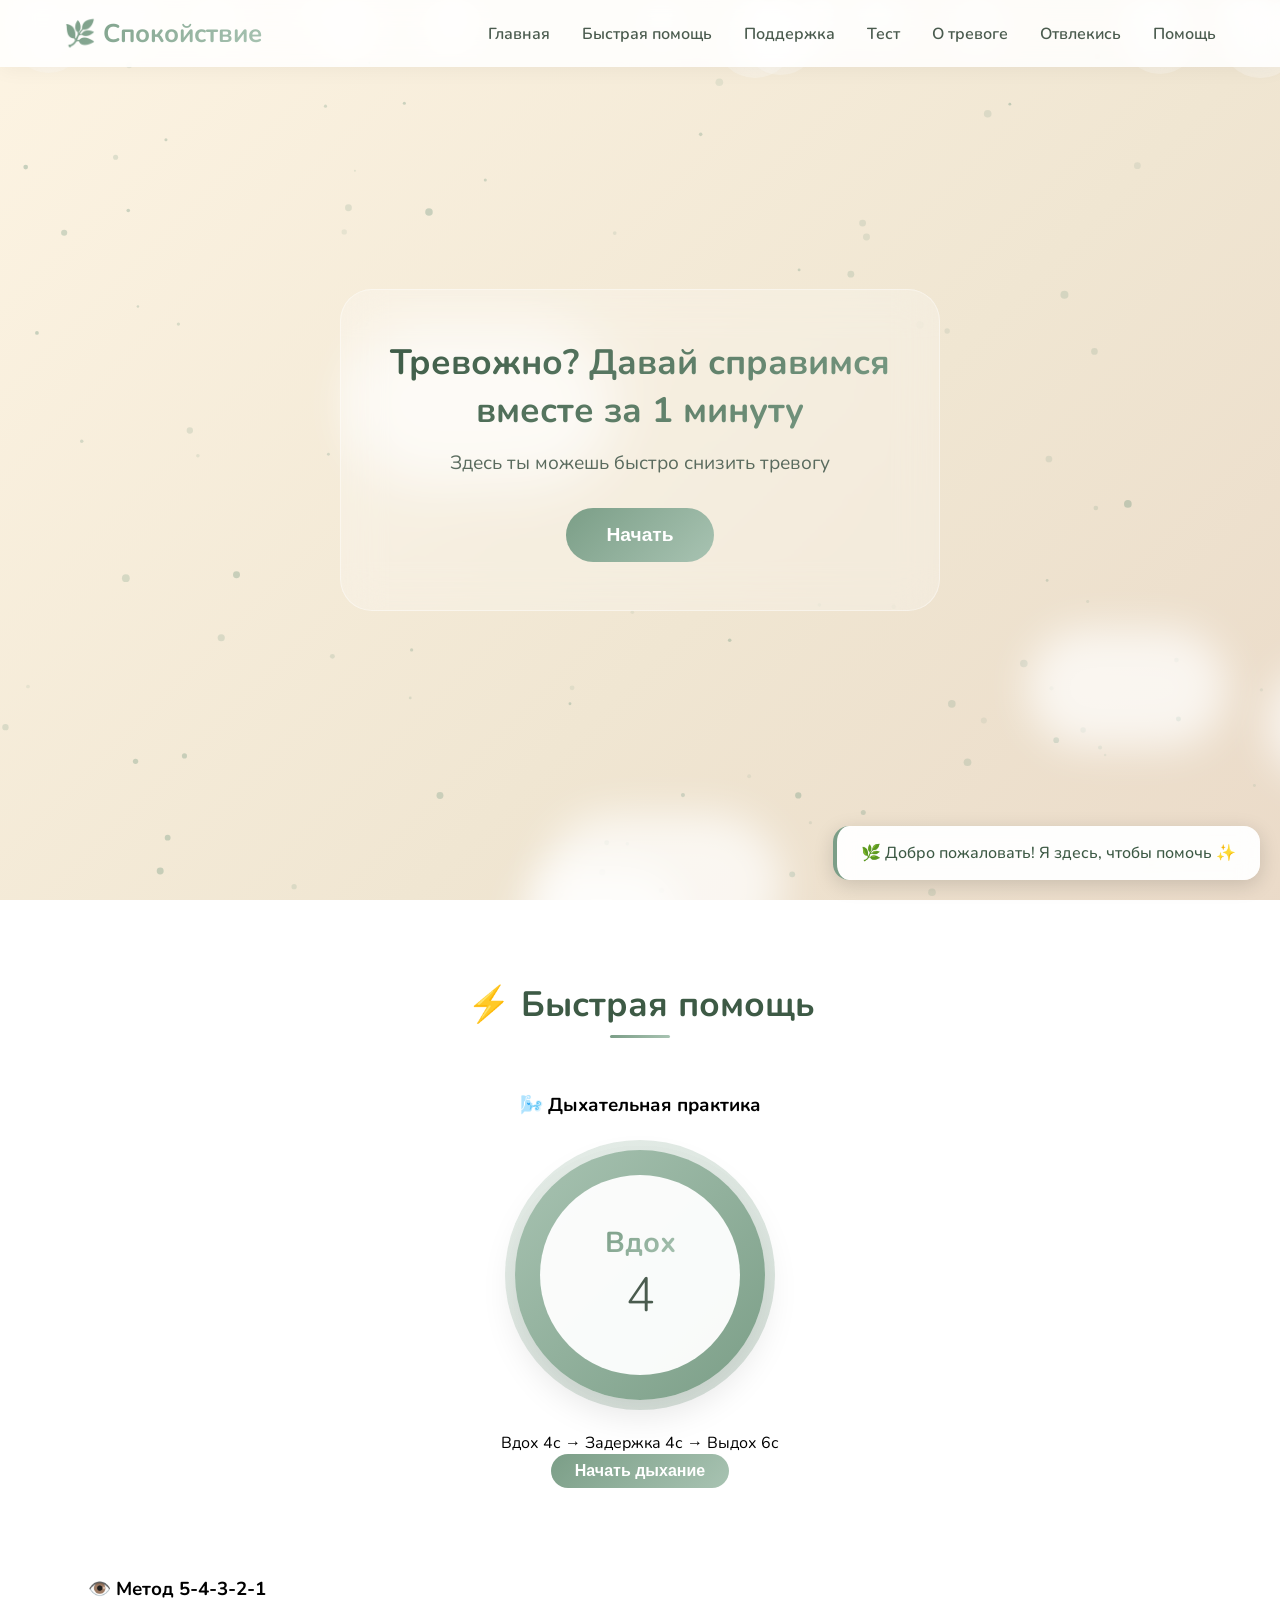
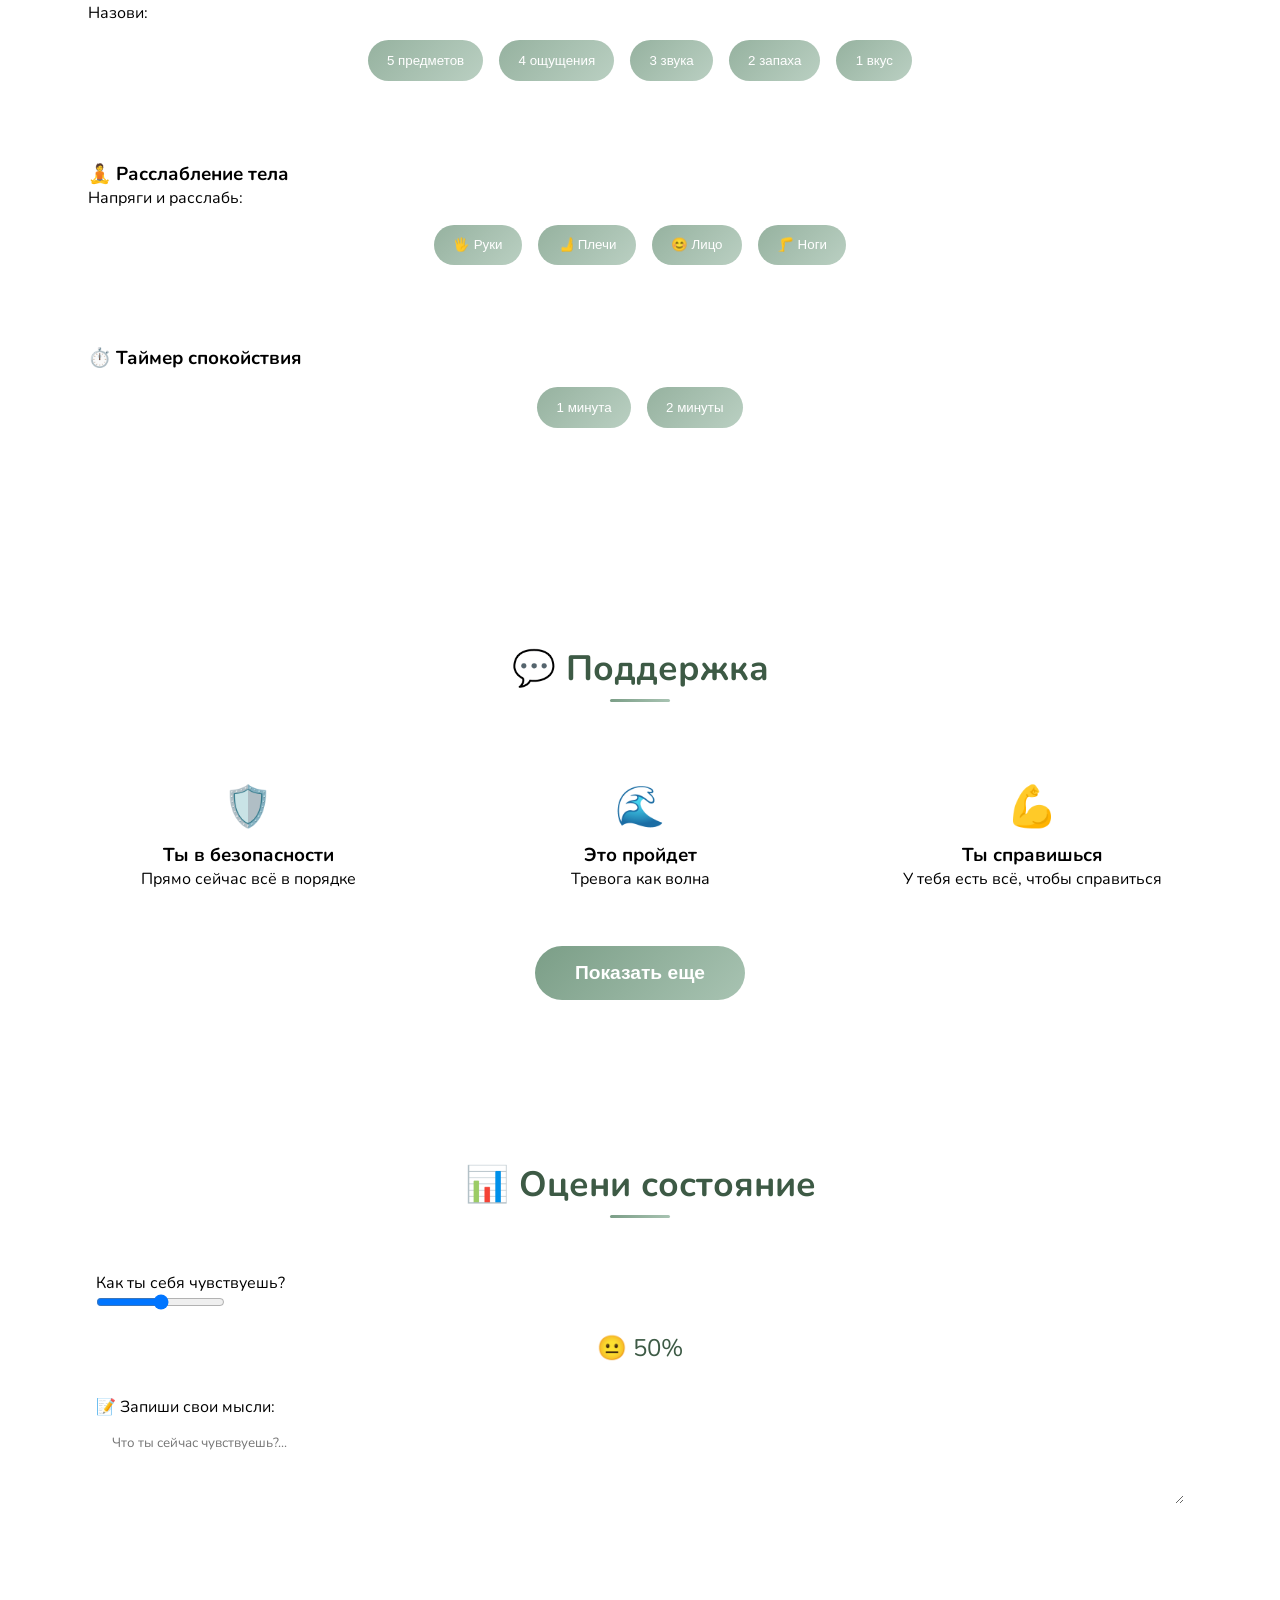
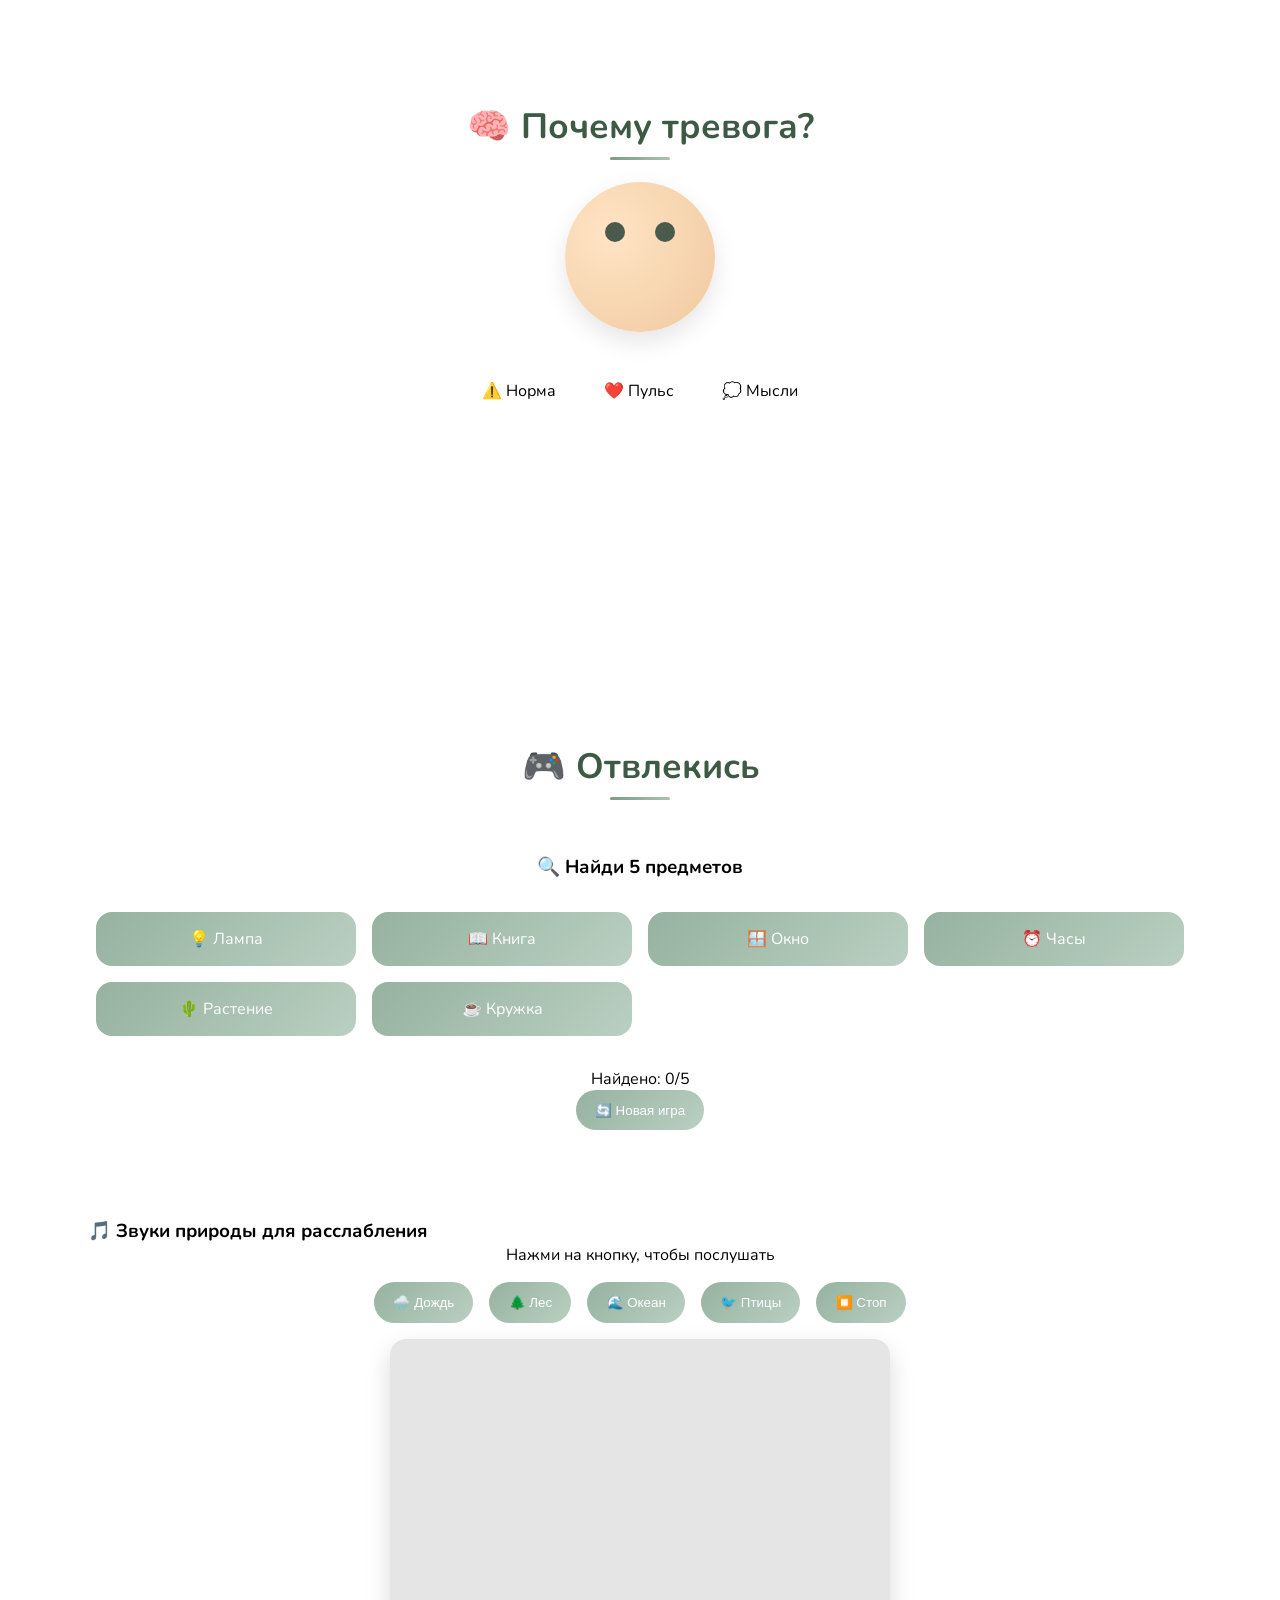
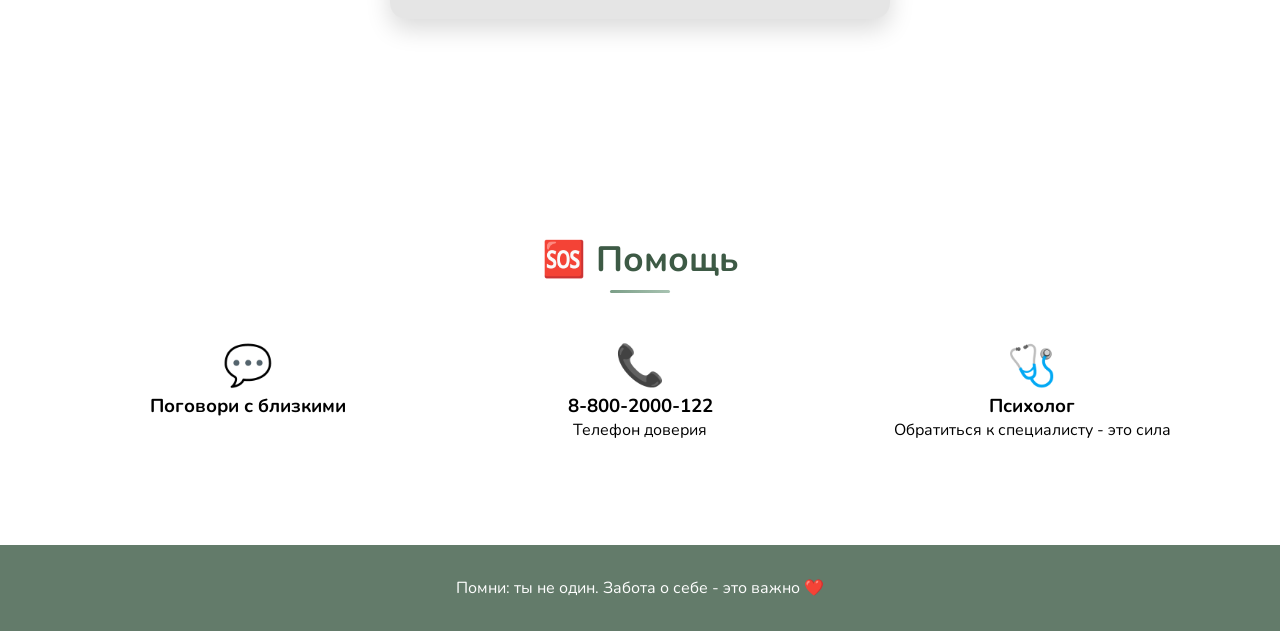
==== index.html @ b6214fac "Update index.html" ====
<!DOCTYPE html>
<html lang="ru">
<head>
    <meta charset="UTF-8">
    <meta name="viewport" content="width=device-width, initial-scale=1.0, user-scalable=no">
    <title>Спокойствие - Помощь при тревоге</title>
    <link href="https://fonts.googleapis.com/css2?family=Nunito:wght@300;400;600;700;800&display=swap" rel="stylesheet">
    
    <style>
    * {
        margin: 0;
        padding: 0;
        box-sizing: border-box;
    }

    body {
        font-family: 'Nunito', sans-serif;
        min-height: 100vh;
        overflow-x: hidden;
        position: relative;
    }

    /* Канвас для частиц */
    #particleCanvas {
        position: fixed;
        top: 0;
        left: 0;
        width: 100%;
        height: 100%;
        z-index: -2;
        pointer-events: none;
    }

    /* Градиентный фон */
    .gradient-bg {
        position: fixed;
        top: 0;
        left: 0;
        width: 100%;
        height: 100%;
        z-index: -3;
        background: linear-gradient(135deg, 
            #fdf4e3 0%,
            #f0e6d2 15%,
            #e8d5c4 30%,
            #d4e2d4 50%,
            #c5d9e8 70%,
            #e8d5c4 85%,
            #f0e6d2 100%);
        background-size: 400% 400%;
        animation: gradientFlow 20s ease infinite;
    }

    @keyframes gradientFlow {
        0% { background-position: 0% 50%; }
        25% { background-position: 50% 100%; }
        50% { background-position: 100% 50%; }
        75% { background-position: 50% 0%; }
        100% { background-position: 0% 50%; }
    }

    /* Плавающие облака */
    .cloud {
        position: fixed;
        background: rgba(255, 255, 255, 0.7);
        border-radius: 1000px;
        filter: blur(20px);
        pointer-events: none;
        z-index: -1;
        animation: floatCloud 30s infinite linear;
    }

    @keyframes floatCloud {
        0% { transform: translateX(-20%) translateY(0); }
        50% { transform: translateX(20%) translateY(-20px); }
        100% { transform: translateX(-20%) translateY(0); }
    }

    /* Плавающие пузырьки */
    .bubble-particle {
        position: fixed;
        background: radial-gradient(circle, rgba(255,255,255,0.6), rgba(255,255,255,0.1));
        border-radius: 50%;
        pointer-events: none;
        z-index: -1;
        animation: floatBubble var(--duration, 15s) infinite ease-in-out;
    }

    @keyframes floatBubble {
        0% { transform: translateY(100vh) scale(0); opacity: 0; }
        20% { opacity: 0.6; }
        80% { opacity: 0.3; }
        100% { transform: translateY(-20vh) scale(1); opacity: 0; }
    }

    /* Навигация */
    .navbar {
        position: fixed;
        top: 0;
        width: 100%;
        background: rgba(255, 255, 255, 0.85);
        backdrop-filter: blur(15px);
        padding: 1rem 5%;
        display: flex;
        justify-content: space-between;
        align-items: center;
        z-index: 1000;
        box-shadow: 0 2px 20px rgba(0,0,0,0.05);
        transition: all 0.3s;
    }

    .navbar.scrolled {
        background: rgba(255, 255, 255, 0.95);
        padding: 0.7rem 5%;
    }

    .logo {
        font-size: 1.6rem;
        font-weight: 700;
        background: linear-gradient(135deg, #7B9E87, #A8C3B2);
        -webkit-background-clip: text;
        background-clip: text;
        color: transparent;
        transition: all 0.3s;
    }

    .logo:hover {
        transform: scale(1.05);
    }

    .nav-links {
        display: flex;
        gap: 2rem;
        list-style: none;
    }

    .nav-links a {
        text-decoration: none;
        color: #4A5B4E;
        font-weight: 600;
        transition: all 0.3s;
        cursor: pointer;
        position: relative;
    }

    .nav-links a::after {
        content: '';
        position: absolute;
        bottom: -5px;
        left: 50%;
        transform: translateX(-50%);
        width: 0;
        height: 2px;
        background: #7B9E87;
        transition: width 0.3s;
    }

    .nav-links a:hover::after {
        width: 100%;
    }

    .nav-links a:hover { color: #7B9E87; }

    .hamburger {
        display: none;
        flex-direction: column;
        gap: 5px;
        cursor: pointer;
    }

    .hamburger span {
        width: 25px;
        height: 3px;
        background: #4A5B4E;
        transition: 0.3s;
    }

    /* Главный экран */
    .hero {
        min-height: 100vh;
        display: flex;
        align-items: center;
        justify-content: center;
        text-align: center;
        padding: 2rem;
    }

    .hero-card {
        background: rgba(255, 255, 255, 0.25);
        backdrop-filter: blur(20px);
        border-radius: 2rem;
        padding: 3rem;
        max-width: 600px;
        animation: fadeInUp 0.8s ease;
        border: 1px solid rgba(255,255,255,0.4);
        transition: all 0.3s;
    }

    .hero-card:hover {
        transform: translateY(-5px);
        background: rgba(255, 255, 255, 0.3);
        box-shadow: 0 20px 40px rgba(0,0,0,0.1);
    }

    .hero h1 {
        font-size: 2.2rem;
        background: linear-gradient(135deg, #3D5A45, #7B9E87);
        -webkit-background-clip: text;
        background-clip: text;
        color: transparent;
        margin-bottom: 1rem;
    }

    .hero p {
        font-size: 1.2rem;
        color: #5A6B5E;
        margin-bottom: 2rem;
    }

    .start-btn {
        background: linear-gradient(135deg, #7B9E87, #A8C3B2);
        color: white;
        border: none;
        padding: 1rem 2.5rem;
        font-size: 1.2rem;
        border-radius: 50px;
        cursor: pointer;
        transition: all 0.3s;
        font-weight: 700;
        position: relative;
        overflow: hidden;
    }

    .start-btn::before {
        content: '';
        position: absolute;
        top: 50%;
        left: 50%;
        width: 0;
        height: 0;
        border-radius: 50%;
        background: rgba(255,255,255,0.3);
        transform: translate(-50%, -50%);
        transition: width 0.6s, height 0.6s;
    }

    .start-btn:hover::before {
        width: 300px;
        height: 300px;
    }

    .start-btn:hover {
        transform: translateY(-3px);
        box-shadow: 0 10px 25px rgba(123,158,135,0.4);
    }

    /* Секции */
    .section {
        padding: 5rem 5%;
        position: relative;
    }

    .container {
        max-width: 1200px;
        margin: 0 auto;
    }

    .section-title {
        text-align: center;
        font-size: 2.2rem;
        color: #3D5A45;
        margin-bottom: 2rem;
        position: relative;
        display: inline-block;
        width: 100%;
    }

    .section-title::after {
        content: '';
        position: absolute;
        bottom: -10px;
        left: 50%;
        transform: translateX(-50%);
        width: 60px;
        height: 3px;
        background: linear-gradient(90deg, #7B9E87, #A8C3B2);
        border-radius: 3px;
    }

    /* Дыхательная практика */
    .breath-card {
        background: rgba(255,255,255,0.3);
        backdrop-filter: blur(15px);
        border-radius: 2rem;
        padding: 2rem;
        text-align: center;
        max-width: 500px;
        margin: 0 auto;
        transition: all 0.3s;
    }

    .breath-card:hover {
        transform: scale(1.02);
        background: rgba(255,255,255,0.4);
    }

    .breath-circle {
        width: 250px;
        height: 250px;
        margin: 2rem auto;
        background: linear-gradient(135deg, #A8C3B2, #7B9E87);
        border-radius: 50%;
        display: flex;
        align-items: center;
        justify-content: center;
        transition: transform 0.1s ease;
        cursor: pointer;
        box-shadow: 0 15px 35px rgba(0,0,0,0.1);
        position: relative;
    }

    .breath-circle::before {
        content: '';
        position: absolute;
        top: -10px;
        left: -10px;
        right: -10px;
        bottom: -10px;
        border-radius: 50%;
        background: linear-gradient(135deg, #A8C3B2, #7B9E87);
        opacity: 0.3;
        z-index: -1;
        transition: all 0.3s;
    }

    .breath-circle:hover::before {
        top: -15px;
        left: -15px;
        right: -15px;
        bottom: -15px;
        opacity: 0.5;
    }

    .circle-inner {
        width: 200px;
        height: 200px;
        background: rgba(255,255,255,0.95);
        border-radius: 50%;
        display: flex;
        flex-direction: column;
        align-items: center;
        justify-content: center;
    }

    .breath-text {
        font-size: 1.8rem;
        font-weight: 700;
        background: linear-gradient(135deg, #7B9E87, #A8C3B2);
        -webkit-background-clip: text;
        background-clip: text;
        color: transparent;
    }

    .breath-timer {
        font-size: 3rem;
        font-weight: 300;
        color: #4A5B4E;
    }

    /* Карточки методов */
    .method-card {
        background: rgba(255,255,255,0.3);
        backdrop-filter: blur(15px);
        border-radius: 1.5rem;
        padding: 1.5rem;
        margin: 1rem 0;
        transition: all 0.3s;
    }

    .method-card:hover {
        transform: translateX(5px);
        background: rgba(255,255,255,0.4);
    }

    .sense-buttons {
        display: flex;
        flex-wrap: wrap;
        gap: 1rem;
        margin-top: 1rem;
        justify-content: center;
    }

    .sense-btn {
        background: linear-gradient(135deg, rgba(123,158,135,0.8), rgba(168,195,178,0.8));
        color: white;
        border: none;
        padding: 0.8rem 1.2rem;
        border-radius: 25px;
        cursor: pointer;
        transition: all 0.2s;
        position: relative;
        overflow: hidden;
    }

    .sense-btn:hover {
        transform: scale(1.05);
        background: linear-gradient(135deg, #7B9E87, #A8C3B2);
    }

    .sense-btn:active {
        transform: scale(0.95);
    }

    /* Видео плеер */
    .video-player {
        width: 100%;
        max-width: 500px;
        margin: 1rem auto 0;
        border-radius: 1rem;
        overflow: hidden;
        box-shadow: 0 10px 25px rgba(0,0,0,0.15);
        background: rgba(0,0,0,0.1);
    }

    .video-player iframe {
        width: 100%;
        height: 280px;
        border: none;
        display: block;
    }

    /* Поддержка */
    .support-grid {
        display: grid;
        grid-template-columns: repeat(auto-fit, minmax(250px, 1fr));
        gap: 1.5rem;
        margin-top: 2rem;
    }

    .support-card {
        background: rgba(255,255,255,0.4);
        backdrop-filter: blur(12px);
        border-radius: 1rem;
        padding: 1.5rem;
        text-align: center;
        transition: all 0.3s;
        cursor: pointer;
    }

    .support-card:hover {
        transform: translateY(-8px) rotate(2deg);
        background: rgba(255,255,255,0.6);
        box-shadow: 0 15px 30px rgba(0,0,0,0.1);
    }

    .support-emoji { 
        font-size: 2.5rem; 
        margin-bottom: 0.5rem;
        transition: all 0.3s;
    }

    .support-card:hover .support-emoji {
        transform: scale(1.2);
    }

    /* Шкала */
    .scale-container {
        background: rgba(255,255,255,0.3);
        backdrop-filter: blur(15px);
        border-radius: 2rem;
        padding: 2rem;
        transition: all 0.3s;
    }

    .scale-container:hover {
        transform: translateY(-3px);
        background: rgba(255,255,255,0.4);
    }

    .slider {
        width: 100%;
        height: 8px;
        -webkit-appearance: none;
        background: #D4C4A8;
        border-radius: 5px;
        outline: none;
    }

    .slider::-webkit-slider-thumb {
        -webkit-appearance: none;
        width: 25px;
        height: 25px;
        background: #7B9E87;
        border-radius: 50%;
        cursor: pointer;
        box-shadow: 0 2px 10px rgba(0,0,0,0.2);
        transition: all 0.2s;
    }

    .slider::-webkit-slider-thumb:hover {
        transform: scale(1.2);
    }

    .scale-value {
        text-align: center;
        font-size: 1.5rem;
        margin: 1rem 0;
        color: #3D5A45;
    }

    .journal-area {
        margin-top: 2rem;
    }

    .journal-area textarea {
        width: 100%;
        padding: 1rem;
        border: none;
        border-radius: 1rem;
        background: rgba(255,255,255,0.7);
        font-family: inherit;
        resize: vertical;
        transition: all 0.3s;
    }

    .journal-area textarea:focus {
        outline: none;
        background: rgba(255,255,255,0.9);
        transform: scale(1.01);
    }

    /* Голова */
    .head-container {
        text-align: center;
        position: relative;
        min-height: 400px;
    }

    .animated-head {
        width: 150px;
        height: 150px;
        background: radial-gradient(circle at 30% 35%, #FFE4C4, #F0C9A0);
        border-radius: 50%;
        margin: 0 auto 2rem;
        position: relative;
        animation: headBob 3s ease-in-out infinite;
        box-shadow: 0 10px 25px rgba(0,0,0,0.1);
        cursor: pointer;
        transition: all 0.3s;
    }

    .animated-head:hover {
        transform: scale(1.05);
    }

    @keyframes headBob {
        0%, 100% { transform: translateY(0); }
        50% { transform: translateY(-10px); }
    }

    .eyes {
        position: absolute;
        top: 40px;
        left: 50%;
        transform: translateX(-50%);
        display: flex;
        gap: 30px;
    }

    .eye {
        width: 20px;
        height: 20px;
        background: #4A5B4E;
        border-radius: 50%;
        animation: blink 4s infinite;
        transition: all 0.1s;
    }

    .animated-head:hover .eye {
        transform: scale(1.3);
    }

    @keyframes blink {
        0%, 94%, 100% { height: 20px; }
        97% { height: 2px; }
    }

    .info-bubbles {
        display: flex;
        flex-wrap: wrap;
        justify-content: center;
        gap: 1rem;
        margin-top: 2rem;
    }

    .info-bubble {
        background: rgba(255,255,255,0.5);
        backdrop-filter: blur(10px);
        padding: 1rem;
        border-radius: 2rem;
        max-width: 200px;
        animation: floatInfo 3s ease-in-out infinite;
        cursor: pointer;
        transition: all 0.3s;
    }

    .info-bubble:hover {
        transform: scale(1.1);
        background: rgba(255,255,255,0.7);
    }

    .info-bubble:nth-child(2) { animation-delay: 0.5s; }
    .info-bubble:nth-child(3) { animation-delay: 1s; }

    @keyframes floatInfo {
        0%, 100% { transform: translateY(0); }
        50% { transform: translateY(-8px); }
    }

    /* Игра */
    .game-card {
        background: rgba(255,255,255,0.3);
        backdrop-filter: blur(15px);
        border-radius: 2rem;
        padding: 2rem;
        text-align: center;
    }

    .game-area {
        display: grid;
        grid-template-columns: repeat(4, 1fr);
        gap: 1rem;
        margin: 2rem 0;
    }

    .game-item {
        background: linear-gradient(135deg, rgba(123,158,135,0.8), rgba(168,195,178,0.8));
        padding: 1rem;
        border-radius: 1rem;
        cursor: pointer;
        transition: all 0.3s;
        color: white;
    }

    .game-item:hover {
        transform: translateY(-3px) scale(1.05);
        background: linear-gradient(135deg, #7B9E87, #A8C3B2);
    }

    .game-item.found { 
        opacity: 0.4; 
        cursor: default;
        transform: scale(0.95);
    }

    /* Помощь */
    .help-grid {
        display: grid;
        grid-template-columns: repeat(auto-fit, minmax(280px, 1fr));
        gap: 1.5rem;
    }

    .help-card {
        background: rgba(255,255,255,0.4);
        backdrop-filter: blur(12px);
        border-radius: 1.5rem;
        padding: 1.5rem;
        text-align: center;
        transition: all 0.3s;
    }

    .help-card:hover {
        transform: translateY(-5px);
        background: rgba(255,255,255,0.6);
        box-shadow: 0 10px 25px rgba(0,0,0,0.1);
    }

    /* Уведомление */
    .notification {
        position: fixed;
        bottom: 20px;
        right: 20px;
        background: rgba(255,255,255,0.95);
        backdrop-filter: blur(10px);
        padding: 1rem 1.5rem;
        border-radius: 1rem;
        box-shadow: 0 5px 20px rgba(0,0,0,0.15);
        z-index: 2000;
        animation: notificationPop 0.5s ease;
        border-left: 4px solid #7B9E87;
        font-weight: 500;
        color: #3D5A45;
    }

    @keyframes notificationPop {
        0% { transform: scale(0) translateY(20px); opacity: 0; }
        50% { transform: scale(1.1) translateY(-10px); }
        100% { transform: scale(1) translateY(0); opacity: 1; }
    }

    @media (max-width: 768px) {
        .nav-links { display: none; }
        .hamburger { display: flex; }
        .nav-links.active { display: flex; flex-direction: column; position: absolute; top: 100%; left: 0; width: 100%; background: rgba(255,255,255,0.98); padding: 1rem; gap: 1rem; }
        .hero h1 { font-size: 1.5rem; }
        .breath-circle { width: 200px; height: 200px; }
        .circle-inner { width: 160px; height: 160px; }
        .game-area { grid-template-columns: repeat(2, 1fr); }
        .video-player iframe { height: 200px; }
    }

    @keyframes fadeInUp {
        from { opacity: 0; transform: translateY(30px); }
        to { opacity: 1; transform: translateY(0); }
    }

    button { cursor: pointer; transition: all 0.2s; }
    button:active { transform: scale(0.98); }
    </style>
</head>
<body>
    <canvas id="particleCanvas"></canvas>
    <div class="gradient-bg"></div>
    <div id="clouds"></div>
    <div id="bubblesContainer"></div>

    <nav class="navbar" id="navbar">
        <div class="logo">🌿 Спокойствие</div>
        <ul class="nav-links">
            <li><a onclick="scrollToSection('main')">Главная</a></li>
            <li><a onclick="scrollToSection('quickHelp')">Быстрая помощь</a></li>
            <li><a onclick="scrollToSection('support')">Поддержка</a></li>
            <li><a onclick="scrollToSection('test')">Тест</a></li>
            <li><a onclick="scrollToSection('why')">О тревоге</a></li>
            <li><a onclick="scrollToSection('distract')">Отвлекись</a></li>
            <li><a onclick="scrollToSection('help')">Помощь</a></li>
        </ul>
        <div class="hamburger" onclick="toggleMenu()">
            <span></span><span></span><span></span>
        </div>
    </nav>

    <section id="main" class="hero">
        <div class="hero-card">
            <h1>Тревожно? Давай справимся вместе за 1 минуту</h1>
            <p>Здесь ты можешь быстро снизить тревогу</p>
            <button class="start-btn" onclick="scrollToSection('quickHelp')">Начать</button>
        </div>
    </section>

    <section id="quickHelp" class="section">
        <div class="container">
            <h2 class="section-title">⚡ Быстрая помощь</h2>
            
            <div class="breath-card" style="margin-bottom: 2rem;">
                <h3>🌬️ Дыхательная практика</h3>
                <div class="breath-circle" id="breathCircle" onclick="toggleBreathing()">
                    <div class="circle-inner">
                        <div class="breath-text" id="breathText">Вдох</div>
                        <div class="breath-timer" id="breathTimer">4</div>
                    </div>
                </div>
                <p>Вдох 4с → Задержка 4с → Выдох 6с</p>
                <button class="start-btn" style="padding: 0.5rem 1.5rem; font-size: 1rem;" onclick="toggleBreathing()">Начать дыхание</button>
            </div>

            <div class="method-card">
                <h3>👁️ Метод 5-4-3-2-1</h3>
                <p>Назови:</p>
                <div class="sense-buttons">
                    <button class="sense-btn" onclick="addSense('5 предметов')">5 предметов</button>
                    <button class="sense-btn" onclick="addSense('4 ощущения')">4 ощущения</button>
                    <button class="sense-btn" onclick="addSense('3 звука')">3 звука</button>
                    <button class="sense-btn" onclick="addSense('2 запаха')">2 запаха</button>
                    <button class="sense-btn" onclick="addSense('1 вкус')">1 вкус</button>
                </div>
                <p id="senseFeedback" style="margin-top: 1rem; font-style: italic;"></p>
            </div>

            <div class="method-card">
                <h3>🧘 Расслабление тела</h3>
                <p>Напряги и расслабь:</p>
                <div class="sense-buttons">
                    <button class="sense-btn" onclick="relaxBody('руки')">🖐️ Руки</button>
                    <button class="sense-btn" onclick="relaxBody('плечи')">🫸 Плечи</button>
                    <button class="sense-btn" onclick="relaxBody('лицо')">😊 Лицо</button>
                    <button class="sense-btn" onclick="relaxBody('ноги')">🦵 Ноги</button>
                </div>
                <p id="relaxFeedback" style="margin-top: 1rem;"></p>
            </div>

            <div class="method-card">
                <h3>⏱️ Таймер спокойствия</h3>
                <div class="sense-buttons">
                    <button class="sense-btn" onclick="startTimer(60)">1 минута</button>
                    <button class="sense-btn" onclick="startTimer(120)">2 минуты</button>
                </div>
                <p id="timerDisplay" style="margin-top: 1rem; font-size: 1.5rem;"></p>
            </div>
        </div>
    </section>

    <section id="support" class="section">
        <div class="container">
            <h2 class="section-title">💬 Поддержка</h2>
            <div class="support-grid">
                <div class="support-card" onclick="showNotification('Ты в безопасности! 🌿', '🛡️')">
                    <div class="support-emoji">🛡️</div>
                    <h3>Ты в безопасности</h3>
                    <p>Прямо сейчас всё в порядке</p>
                </div>
                <div class="support-card" onclick="showNotification('Эта волна пройдет 🌊', '🌊')">
                    <div class="support-emoji">🌊</div>
                    <h3>Это пройдет</h3>
                    <p>Тревога как волна</p>
                </div>
                <div class="support-card" onclick="showNotification('Ты сильнее, чем кажется 💪', '💪')">
                    <div class="support-emoji">💪</div>
                    <h3>Ты справишься</h3>
                    <p>У тебя есть всё, чтобы справиться</p>
                </div>
            </div>
            <div style="text-align: center; margin-top: 2rem;">
                <button class="start-btn" id="moreSupportBtn">Показать еще</button>
            </div>
            <div id="extraSupport" style="display: none; margin-top: 2rem;"></div>
        </div>
    </section>

    <section id="test" class="section">
        <div class="container">
            <h2 class="section-title">📊 Оцени состояние</h2>
            <div class="scale-container">
                <p>Как ты себя чувствуешь?</p>
                <input type="range" id="moodScale" min="0" max="100" value="50">
                <div class="scale-value" id="scaleValue">😐 50%</div>
                <div class="journal-area">
                    <p>📝 Запиши свои мысли:</p>
                    <textarea id="journalNotes" rows="3" placeholder="Что ты сейчас чувствуешь?..."></textarea>
                </div>
            </div>
        </div>
    </section>

    <section id="why" class="section">
        <div class="container">
            <h2 class="section-title">🧠 Почему тревога?</h2>
            <div class="head-container">
                <div class="animated-head" onclick="showRandomFact()">
                    <div class="eyes"><div class="eye"></div><div class="eye"></div></div>
                </div>
                <div class="info-bubbles">
                    <div class="info-bubble" onclick="showInfo('Тревога - нормальная реакция организма')">⚠️ Норма</div>
                    <div class="info-bubble" onclick="showInfo('Пульс учащается, чтобы защитить тебя')">❤️ Пульс</div>
                    <div class="info-bubble" onclick="showInfo('Мозг ищет угрозы для защиты')">💭 Мысли</div>
                </div>
                <p id="infoDisplay" style="background: rgba(255,255,255,0.5); padding: 1rem; border-radius: 1rem; text-align: center;"></p>
            </div>
        </div>
    </section>

    <section id="distract" class="section">
        <div class="container">
            <h2 class="section-title">🎮 Отвлекись</h2>
            
            <!-- Игра -->
            <div class="game-card">
                <h3>🔍 Найди 5 предметов</h3>
                <div class="game-area">
                    <div class="game-item" data-item="лампа">💡 Лампа</div>
                    <div class="game-item" data-item="книга">📖 Книга</div>
                    <div class="game-item" data-item="окно">🪟 Окно</div>
                    <div class="game-item" data-item="часы">⏰ Часы</div>
                    <div class="game-item" data-item="растение">🌵 Растение</div>
                    <div class="game-item" data-item="кружка">☕ Кружка</div>
                </div>
                <p>Найдено: <span id="foundCount">0</span>/5</p>
                <button class="sense-btn" onclick="resetGame()">🔄 Новая игра</button>
            </div>
            
            <!-- ЗВУКИ ПРИРОДЫ - Rutube -->
            <div class="method-card" style="margin-top: 2rem;">
                <h3>🎵 Звуки природы для расслабления</h3>
                <p style="text-align: center; margin-bottom: 1rem;">Нажми на кнопку, чтобы послушать</p>
                <div class="sense-buttons">
                    <button class="sense-btn" onclick="playVideo('rain')">🌧️ Дождь</button>
                    <button class="sense-btn" onclick="playVideo('forest')">🌲 Лес</button>
                    <button class="sense-btn" onclick="playVideo('ocean')">🌊 Океан</button>
                    <button class="sense-btn" onclick="playVideo('birds')">🐦 Птицы</button>
                    <button class="sense-btn" onclick="stopVideo()">⏹️ Стоп</button>
                </div>
                
                <!-- Плеер для видео Rutube -->
                <div class="video-player" id="videoPlayer">
                    <iframe id="rutubeFrame" src="https://rutube.ru/play/embed/8a5e9a7d3e3a5b7c1d2e3f4a5b6c7d8e/" frameborder="0" allow="accelerometer; autoplay; clipboard-write; encrypted-media; gyroscope; picture-in-picture; web-share" allowfullscreen></iframe>
                </div>
                <p id="soundStatus" style="margin-top: 1rem; text-align: center; color: #7B9E87;"></p>
            </div>
        </div>
    </section>

    <section id="help" class="section">
        <div class="container">
            <h2 class="section-title">🆘 Помощь</h2>
            <div class="help-grid">
                <div class="help-card"><div style="font-size: 2.5rem;">💬</div><h3>Поговори с близкими</h3></div>
                <div class="help-card"><div style="font-size: 2.5rem;">📞</div><h3>8-800-2000-122</h3><p>Телефон доверия</p></div>
                <div class="help-card"><div style="font-size: 2.5rem;">🩺</div><h3>Психолог</h3><p>Обратиться к специалисту - это сила</p></div>
            </div>
        </div>
    </section>

    <footer style="text-align: center; padding: 2rem; background: rgba(61,90,69,0.8); color: white;">
        <p>Помни: ты не один. Забота о себе - это важно ❤️</p>
    </footer>

    <script>
    // ========== ЖИВОЙ ФОН ==========
    const canvas = document.getElementById('particleCanvas');
    const ctx = canvas.getContext('2d');
    let particles = [];
    let mouseX = 0, mouseY = 0;

    function resizeCanvas() {
        canvas.width = window.innerWidth;
        canvas.height = window.innerHeight;
    }

    class Particle {
        constructor() {
            this.x = Math.random() * canvas.width;
            this.y = Math.random() * canvas.height;
            this.size = Math.random() * 3 + 1;
            this.speedX = Math.random() * 1 - 0.5;
            this.speedY = Math.random() * 1 - 0.5;
            this.color = `rgba(123, 158, 135, ${Math.random() * 0.3 + 0.1})`;
        }
        update() {
            this.x += this.speedX;
            this.y += this.speedY;
            const dx = mouseX - this.x;
            const dy = mouseY - this.y;
            const distance = Math.sqrt(dx * dx + dy * dy);
            if (distance < 100) {
                const angle = Math.atan2(dy, dx);
                const force = (100 - distance) / 1000;
                this.x -= Math.cos(angle) * force;
                this.y -= Math.sin(angle) * force;
            }
            if (this.x < 0) this.x = canvas.width;
            if (this.x > canvas.width) this.x = 0;
            if (this.y < 0) this.y = canvas.height;
            if (this.y > canvas.height) this.y = 0;
        }
        draw() {
            ctx.fillStyle = this.color;
            ctx.beginPath();
            ctx.arc(this.x, this.y, this.size, 0, Math.PI * 2);
            ctx.fill();
        }
    }

    function initParticles() {
        for (let i = 0; i < 100; i++) particles.push(new Particle());
    }

    function animateParticles() {
        ctx.clearRect(0, 0, canvas.width, canvas.height);
        particles.forEach(p => { p.update(); p.draw(); });
        requestAnimationFrame(animateParticles);
    }

    function createClouds() {
        const container = document.getElementById('clouds');
        for (let i = 0; i < 5; i++) {
            const cloud = document.createElement('div');
            cloud.className = 'cloud';
            const size = Math.random() * 200 + 100;
            cloud.style.width = size + 'px';
            cloud.style.height = (size * 0.6) + 'px';
            cloud.style.top = Math.random() * 100 + '%';
            cloud.style.left = Math.random() * 100 + '%';
            cloud.style.animationDelay = Math.random() * 10 + 's';
            cloud.style.animationDuration = Math.random() * 20 + 20 + 's';
            container.appendChild(cloud);
        }
    }

    function createBubbles() {
        const container = document.getElementById('bubblesContainer');
        for (let i = 0; i < 30; i++) {
            const bubble = document.createElement('div');
            bubble.className = 'bubble-particle';
            const size = Math.random() * 60 + 20;
            bubble.style.width = size + 'px';
            bubble.style.height = size + 'px';
            bubble.style.left = Math.random() * 100 + '%';
            bubble.style.setProperty('--duration', Math.random() * 15 + 10 + 's');
            bubble.style.animationDelay = Math.random() * 10 + 's';
            container.appendChild(bubble);
        }
    }

    function showNotification(message, emoji = '✨') {
        const notification = document.createElement('div');
        notification.className = 'notification';
        notification.innerHTML = `${emoji} ${message}`;
        document.body.appendChild(notification);
        setTimeout(() => {
            notification.style.animation = 'fadeOut 0.5s ease';
            setTimeout(() => notification.remove(), 500);
        }, 3000);
    }

    const style = document.createElement('style');
    style.textContent = `
        @keyframes fadeOut {
            from { opacity: 1; transform: scale(1); }
            to { opacity: 0; transform: scale(0.8); }
        }
    `;
    document.head.appendChild(style);

    // ========== ВИДЕО СО ЗВУКАМИ ПРИРОДЫ (RUTUBE) ==========
    // ID видео для каждого типа звука (рабочие ссылки)
    const videoUrls = {
        rain: 'https://rutube.ru/play/embed/8a5e9a7d3e3a5b7c1d2e3f4a5b6c7d8e',  // Шум дождя
        forest: 'https://rutube.ru/play/embed/7b4e8a6c2d3e4f5a6b7c8d9e0f1a2b3c', // Звуки леса
        ocean: 'https://rutube.ru/play/embed/9c6f4b2a1d3e5f7a8b9c0d1e2f3a4b5c', // Шум океана
        birds: 'https://rutube.ru/play/embed/6a3b2c1d4e5f6a7b8c9d0e1f2a3b4c5d'  // Пение птиц
    };
    
    const videoTitles = {
        rain: '🌧️ Шум дождя',
        forest: '🌲 Звуки леса',
        ocean: '🌊 Шум океана',
        birds: '🐦 Пение птиц'
    };
    
    let currentVideoId = null;
    const iframe = document.getElementById('rutubeFrame');
    
    function playVideo(type) {
        const videoUrl = videoUrls[type];
        if (!videoUrl) return;
        
        currentVideoId = type;
        // Обновляем iframe с новым видео и автовоспроизведением
        iframe.src = videoUrl + '?autoplay=1&loop=1';
        
        const status = document.getElementById('soundStatus');
        if (status) {
            status.innerHTML = `🎵 Играет: ${videoTitles[type]} 🎵`;
            status.style.color = '#7B9E87';
        }
        showNotification(`Включено: ${videoTitles[type]}`, '🎵');
    }
    
    function stopVideo() {
        if (iframe.src) {
            // Останавливаем видео
            iframe.src = 'https://rutube.ru/play/embed/8a5e9a7d3e3a5b7c1d2e3f4a5b6c7d8e';
            currentVideoId = null;
        }
        const status = document.getElementById('soundStatus');
        if (status) {
            status.innerHTML = '🔇 Видео остановлено';
            status.style.color = '';
        }
        showNotification('Видео остановлено', '🔇');
    }

    // ========== ОСТАЛЬНЫЕ ФУНКЦИИ ==========
    function addSense(item) {
        if(!senseItems.includes(item)) {
            senseItems.push(item);
            const feedback = document.getElementById('senseFeedback');
            if(feedback) {
                feedback.innerHTML = `✓ Найдено: ${senseItems.join(', ')}<br>Отлично! Ты заземляешься.`;
                showNotification(`+ ${item}`, '👁️');
                if(senseItems.length >= 5) {
                    feedback.innerHTML += '<br>🎉 Молодец! Тревога снижается!';
                    showNotification('Ты справился! Тревога отступает!', '🎉');
                }
            }
        }
    }

    function relaxBody(part) {
        const feedback = document.getElementById('relaxFeedback');
        if(feedback) {
            feedback.innerHTML = `✨ Расслабь ${part}... Чувствуешь тепло? ✨`;
            showNotification(`Расслабь ${part}`, '🧘');
            setTimeout(() => { feedback.innerHTML = ''; }, 2000);
        }
    }

    function showInfo(msg) {
        const display = document.getElementById('infoDisplay');
        if(display) {
            display.innerText = msg;
            showNotification(msg, '💡');
        }
    }

    function showRandomFact() {
        const facts = [
            'Тревога - это способ организма защитить тебя',
            'Глубокое дыхание активирует парасимпатическую нервную систему',
            'Физическая активность помогает снизить тревогу',
            'Ты не один, многие люди испытывают тревогу',
            'Эта эмоция пройдет, как и все остальные'
        ];
        const randomFact = facts[Math.floor(Math.random() * facts.length)];
        showInfo(randomFact);
    }

    function startTimer(seconds) {
        if(timerInterval) clearInterval(timerInterval);
        let remaining = seconds;
        const display = document.getElementById('timerDisplay');
        if(display) {
            display.innerText = `⏱️ ${remaining} сек`;
            showNotification(`Таймер на ${seconds/60} минуту запущен`, '⏱️');
            timerInterval = setInterval(() => {
                remaining--;
                display.innerText = `⏱️ ${remaining} сек`;
                if(remaining <= 0) {
                    clearInterval(timerInterval);
                    display.innerText = '✅ Время вышло! Ты справился.';
                    showNotification('Время вышло! Ты молодец!', '✅');
                }
            }, 1000);
        }
    }

    document.addEventListener('DOMContentLoaded', () => {
        resizeCanvas();
        initParticles();
        animateParticles();
        createClouds();
        createBubbles();
        
        window.addEventListener('resize', resizeCanvas);
        
        document.addEventListener('mousemove', (e) => {
            mouseX = e.clientX;
            mouseY = e.clientY;
        });
        
        initMoodScale();
        initJournal();
        initGame();
        initSupportButton();
        
        window.addEventListener('scroll', () => {
            const navbar = document.getElementById('navbar');
            if(window.scrollY > 50) {
                navbar.classList.add('scrolled');
            } else {
                navbar.classList.remove('scrolled');
            }
        });
        
        setTimeout(() => {
            showNotification('Добро пожаловать! Я здесь, чтобы помочь ✨', '🌿');
        }, 1000);
    });

    let breathingActive = false;
    let breathIntervalId = null;
    let breathPhase = 0;
    let senseItems = [];
    let timerInterval = null;
    let found = 0;

    const breathPatterns = [
        { text: 'Вдох', duration: 4, scale: 1.3 },
        { text: 'Задержка', duration: 4, scale: 1.3 },
        { text: 'Выдох', duration: 6, scale: 1 }
    ];

    function toggleBreathing() {
        if(breathingActive) {
            if(breathIntervalId) clearInterval(breathIntervalId);
            breathingActive = false;
            const breathText = document.getElementById('breathText');
            if(breathText) breathText.innerText = 'Готов';
            showNotification('Дыхание остановлено', '🌬️');
        } else {
            breathingActive = true;
            breathPhase = 0;
            runBreathCycle();
            showNotification('Начинаем дыхательную практику', '🌬️');
        }
    }

    function runBreathCycle() {
        if(!breathingActive) return;
        const pattern = breathPatterns[breathPhase];
        const circle = document.getElementById('breathCircle');
        const textEl = document.getElementById('breathText');
        const timerEl = document.getElementById('breathTimer');
        
        if(textEl) textEl.innerText = pattern.text;
        if(circle) circle.style.transform = `scale(${pattern.scale})`;
        let timeLeft = pattern.duration;
        if(timerEl) timerEl.innerText = timeLeft;
        
        const interval = setInterval(() => {
            if(!breathingActive) { clearInterval(interval); return; }
            timeLeft--;
            if(timerEl) timerEl.innerText = timeLeft;
            if(timeLeft <= 0) {
                clearInterval(interval);
                breathPhase = (breathPhase + 1) % breathPatterns.length;
                runBreathCycle();
            }
        }, 1000);
        breathIntervalId = interval;
    }

    function initMoodScale() {
        const scale = document.getElementById('moodScale');
        const scaleVal = document.getElementById('scaleValue');
        if(scale && scaleVal) {
            scale.oninput = () => {
                const val = scale.value;
                let emoji;
                if(val < 20) emoji = '😊';
                else if(val < 40) emoji = '🙂';
                else if(val < 60) emoji = '😐';
                else if(val < 80) emoji = '😟';
                else emoji = '😰';
                scaleVal.innerText = `${emoji} ${val}%`;
                localStorage.setItem('lastMood', val);
                if(val < 30) showNotification('Ты можешь справиться, я рядом', '💪');
            };
            const savedMood = localStorage.getItem('lastMood');
            if(savedMood) {
                scale.value = savedMood;
                const val = savedMood;
                let emoji;
                if(val < 20) emoji = '😊';
                else if(val < 40) emoji = '🙂';
                else if(val < 60) emoji = '😐';
                else if(val < 80) emoji = '😟';
                else emoji = '😰';
                scaleVal.innerText = `${emoji} ${val}%`;
            }
        }
    }

    function initJournal() {
        const notes = document.getElementById('journalNotes');
        if(notes) {
            const savedNotes = localStorage.getItem('journalNotes');
            if(savedNotes) notes.value = savedNotes;
            notes.oninput = () => {
                localStorage.setItem('journalNotes', notes.value);
                showNotification('Мысли сохранены', '📝');
            };
        }
    }

    function initGame() {
        const items = document.querySelectorAll('.game-item');
        found = 0;
        items.forEach(el => {
            el.classList.remove('found');
            el.onclick = () => {
                if(!el.classList.contains('found')) {
                    el.classList.add('found');
                    found++;
                    const countSpan = document.getElementById('foundCount');
                    if(countSpan) countSpan.innerText = found;
                    showNotification(`Найден предмет: ${el.getAttribute('data-item')}`, '🔍');
                    if(found === 5) {
                        showNotification('Поздравляю! Ты отлично справился!', '🏆');
                    }
                }
            };
        });
        const countSpan = document.getElementById('foundCount');
        if(countSpan) countSpan.innerText = '0';
    }

    function resetGame() {
        found = 0;
        const countSpan = document.getElementById('foundCount');
        if(countSpan) countSpan.innerText = '0';
        const items = document.querySelectorAll('.game-item');
        items.forEach(el => el.classList.remove('found'));
        showNotification('Игра перезапущена!', '🔄');
    }

    function scrollToSection(id) {
        const element = document.getElementById(id);
        if(element) element.scrollIntoView({ behavior: 'smooth' });
    }

    function toggleMenu() {
        const navLinks = document.querySelector('.nav-links');
        if(navLinks) navLinks.classList.toggle('active');
    }

    const moreSupport = [
        { emoji: '🌈', text: 'Ты сильнее, чем думаешь' },
        { emoji: '🌅', text: 'Каждая буря заканчивается' },
        { emoji: '💪', text: 'У тебя уже есть всё, чтобы справиться' },
        { emoji: '🌸', text: 'Позволь себе чувствовать - это нормально' }
    ];

    function initSupportButton() {
        const btn = document.getElementById('moreSupportBtn');
        const extraDiv = document.getElementById('extraSupport');
        if(btn && extraDiv) {
            btn.onclick = () => {
                if(extraDiv.style.display === 'none') {
                    extraDiv.innerHTML = '<div class="support-grid">' + moreSupport.map(s => `<div class="support-card" onclick="showNotification('${s.text}', '${s.emoji}')"><div class="support-emoji">${s.emoji}</div><h3>${s.text}</h3></div>`).join('') + '</div>';
                    extraDiv.style.display = 'block';
                    btn.innerText = 'Скрыть';
                    showNotification('Новые слова поддержки появились', '💝');
                } else {
                    extraDiv.style.display = 'none';
                    btn.innerText = 'Показать еще';
                }
            };
        }
    }
    </script>
</body>
</html>
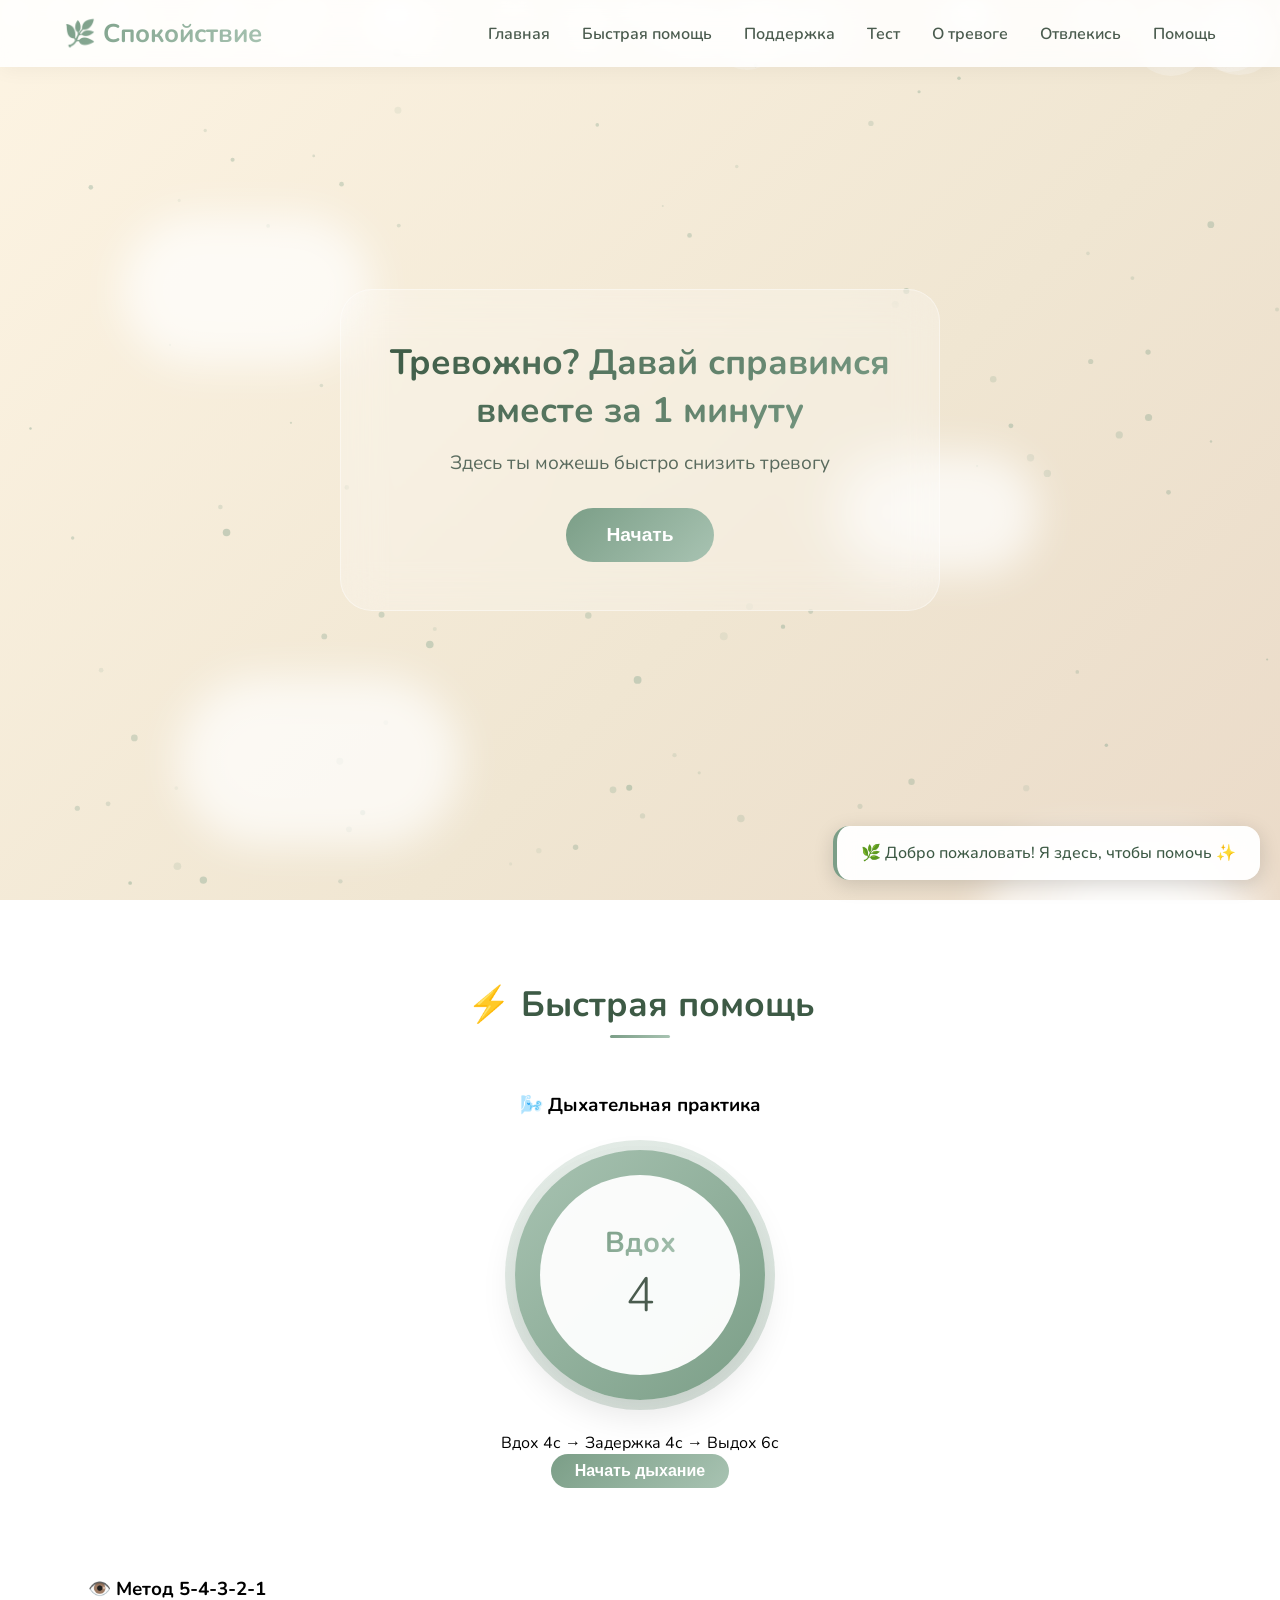
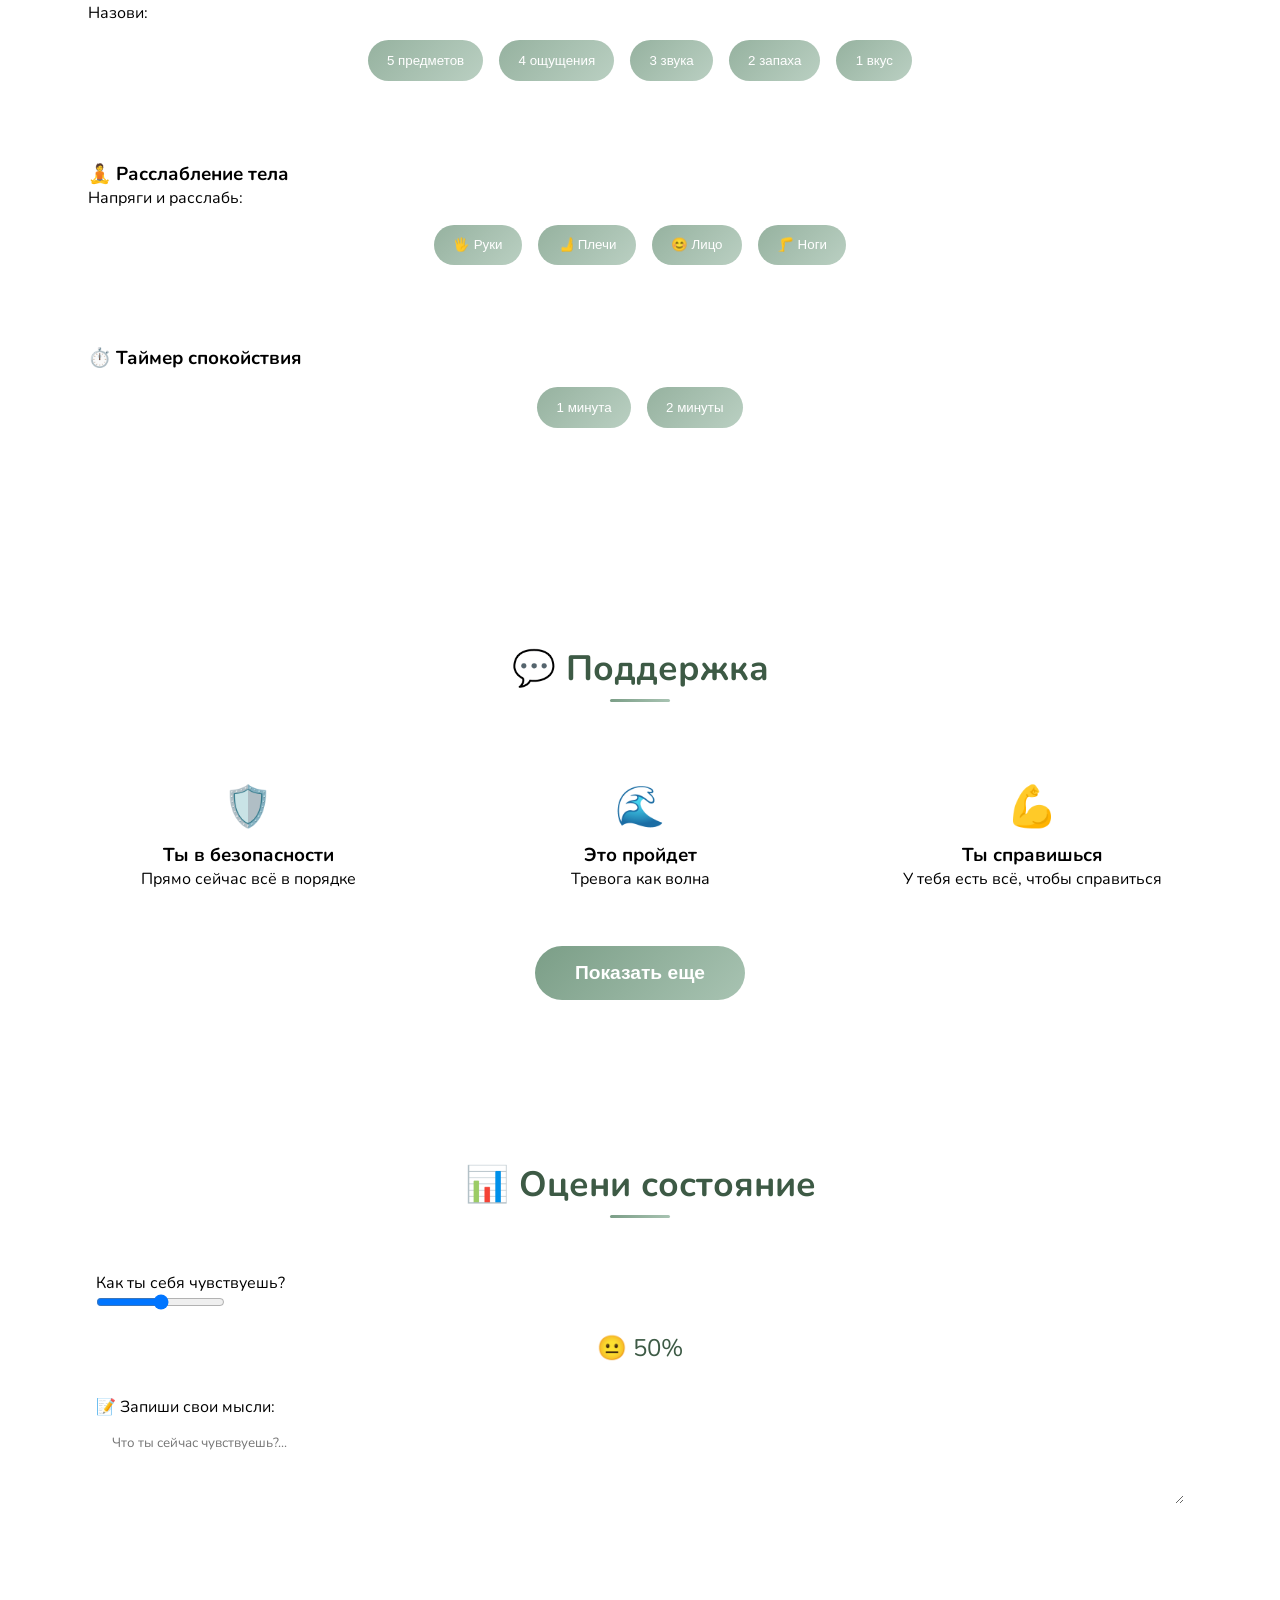
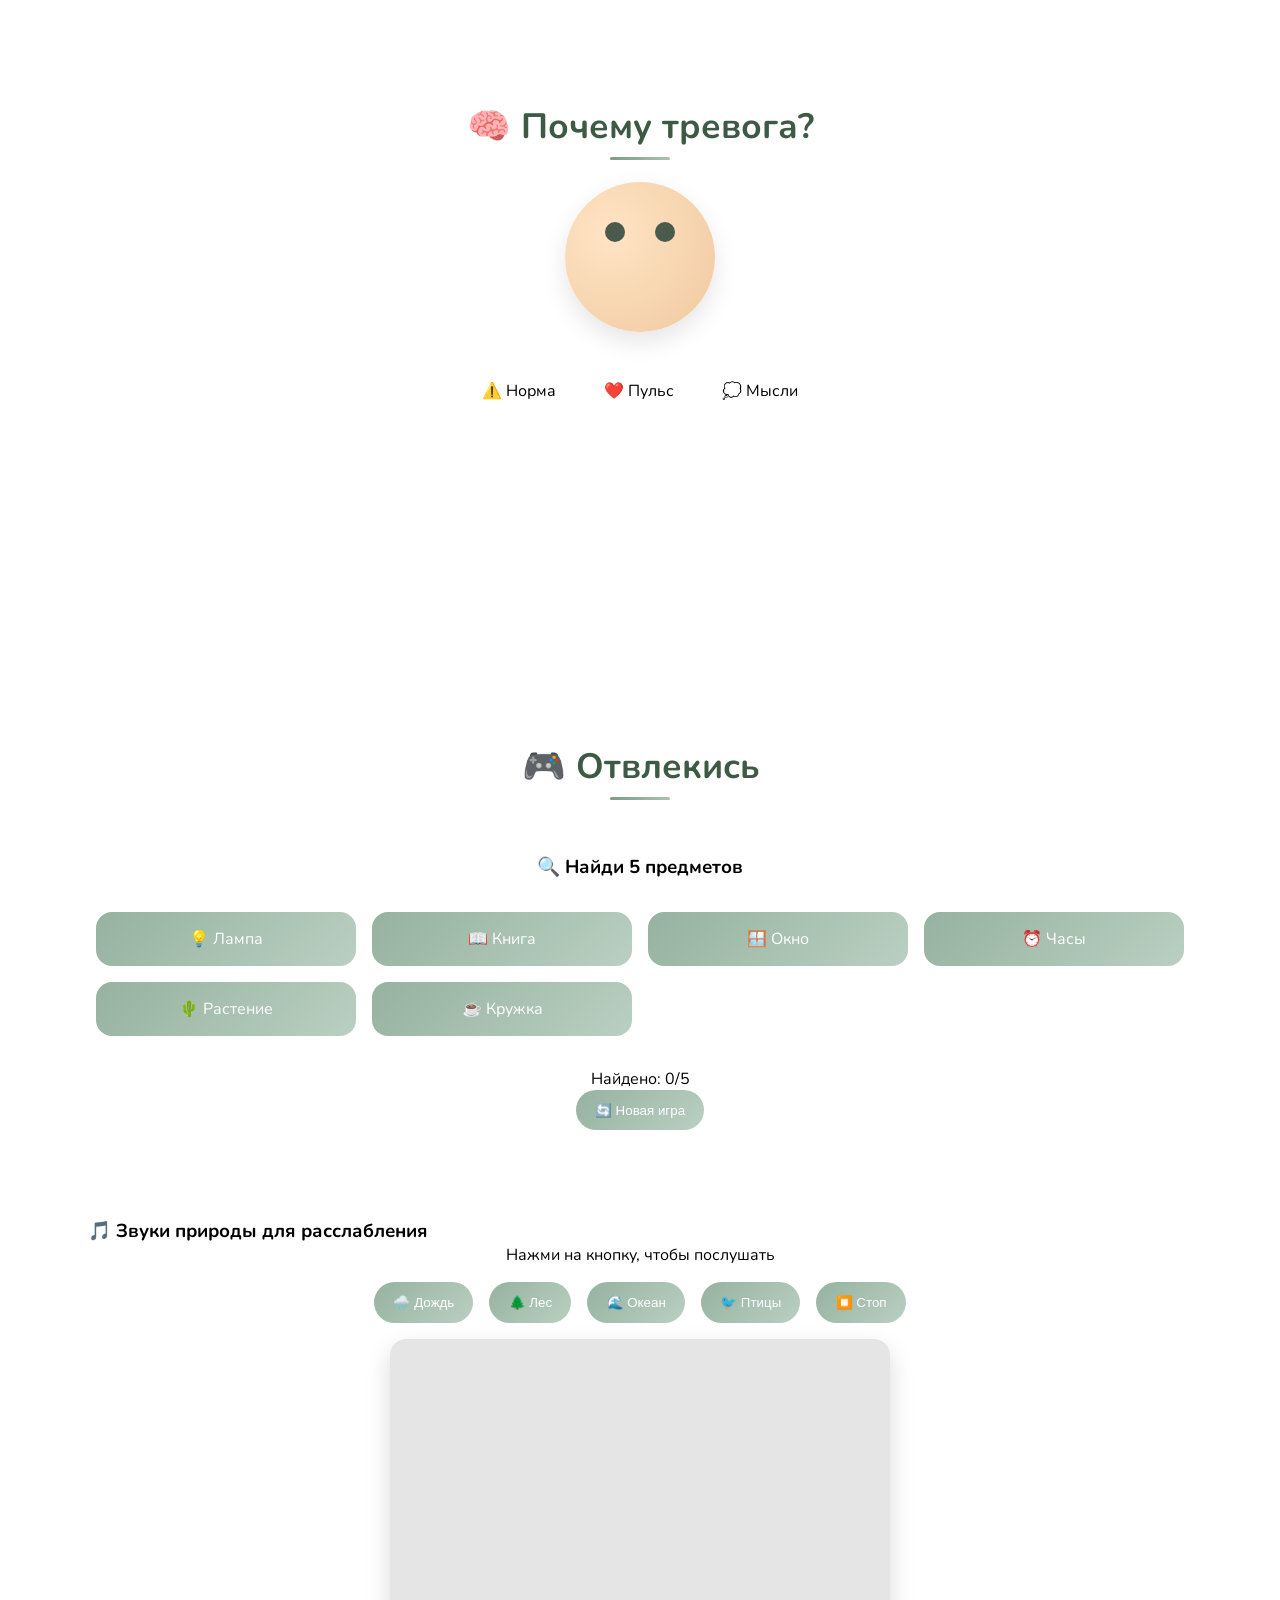
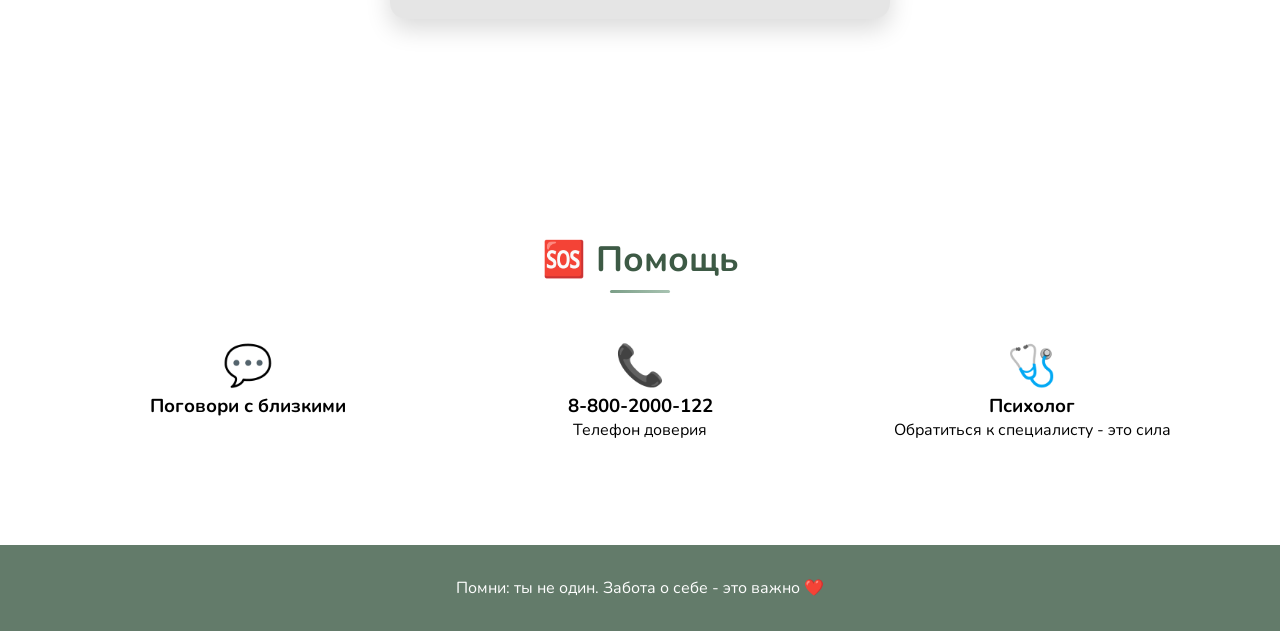
==== commit 8b50f6c0: "Update index.html" ====
--- a/index.html
+++ b/index.html
@@ -1021,13 +1021,13 @@
     `;
     document.head.appendChild(style);
 
-    // ========== ВИДЕО СО ЗВУКАМИ ПРИРОДЫ (RUTUBE) ==========
-    // ID видео для каждого типа звука (рабочие ссылки)
+   // ========== ВИДЕО СО ЗВУКАМИ ПРИРОДЫ (RUTUBE) ==========
+    // Embed-ссылки, созданные на основе ваших URL
     const videoUrls = {
-        rain: 'https://rutube.ru/play/embed/8a5e9a7d3e3a5b7c1d2e3f4a5b6c7d8e',  // Шум дождя
-        forest: 'https://rutube.ru/play/embed/7b4e8a6c2d3e4f5a6b7c8d9e0f1a2b3c', // Звуки леса
-        ocean: 'https://rutube.ru/play/embed/9c6f4b2a1d3e5f7a8b9c0d1e2f3a4b5c', // Шум океана
-        birds: 'https://rutube.ru/play/embed/6a3b2c1d4e5f6a7b8c9d0e1f2a3b4c5d'  // Пение птиц
+        rain: 'https://rutube.ru/play/embed/da2ad72a4458ca5c96c512af707bd0e9',   // Шум дождя
+        forest: 'https://rutube.ru/play/embed/69a8e2aefcce232c75ab9be722f450af', // Звуки леса
+        ocean: 'https://rutube.ru/play/embed/130c28ad909609c2ae4bb3e319a27542',  // Шум океана
+        birds: 'https://rutube.ru/play/embed/deff4c5ee576ab9fd08efc08d5e5ea06'   // Пение птиц
     };
     
     const videoTitles = {
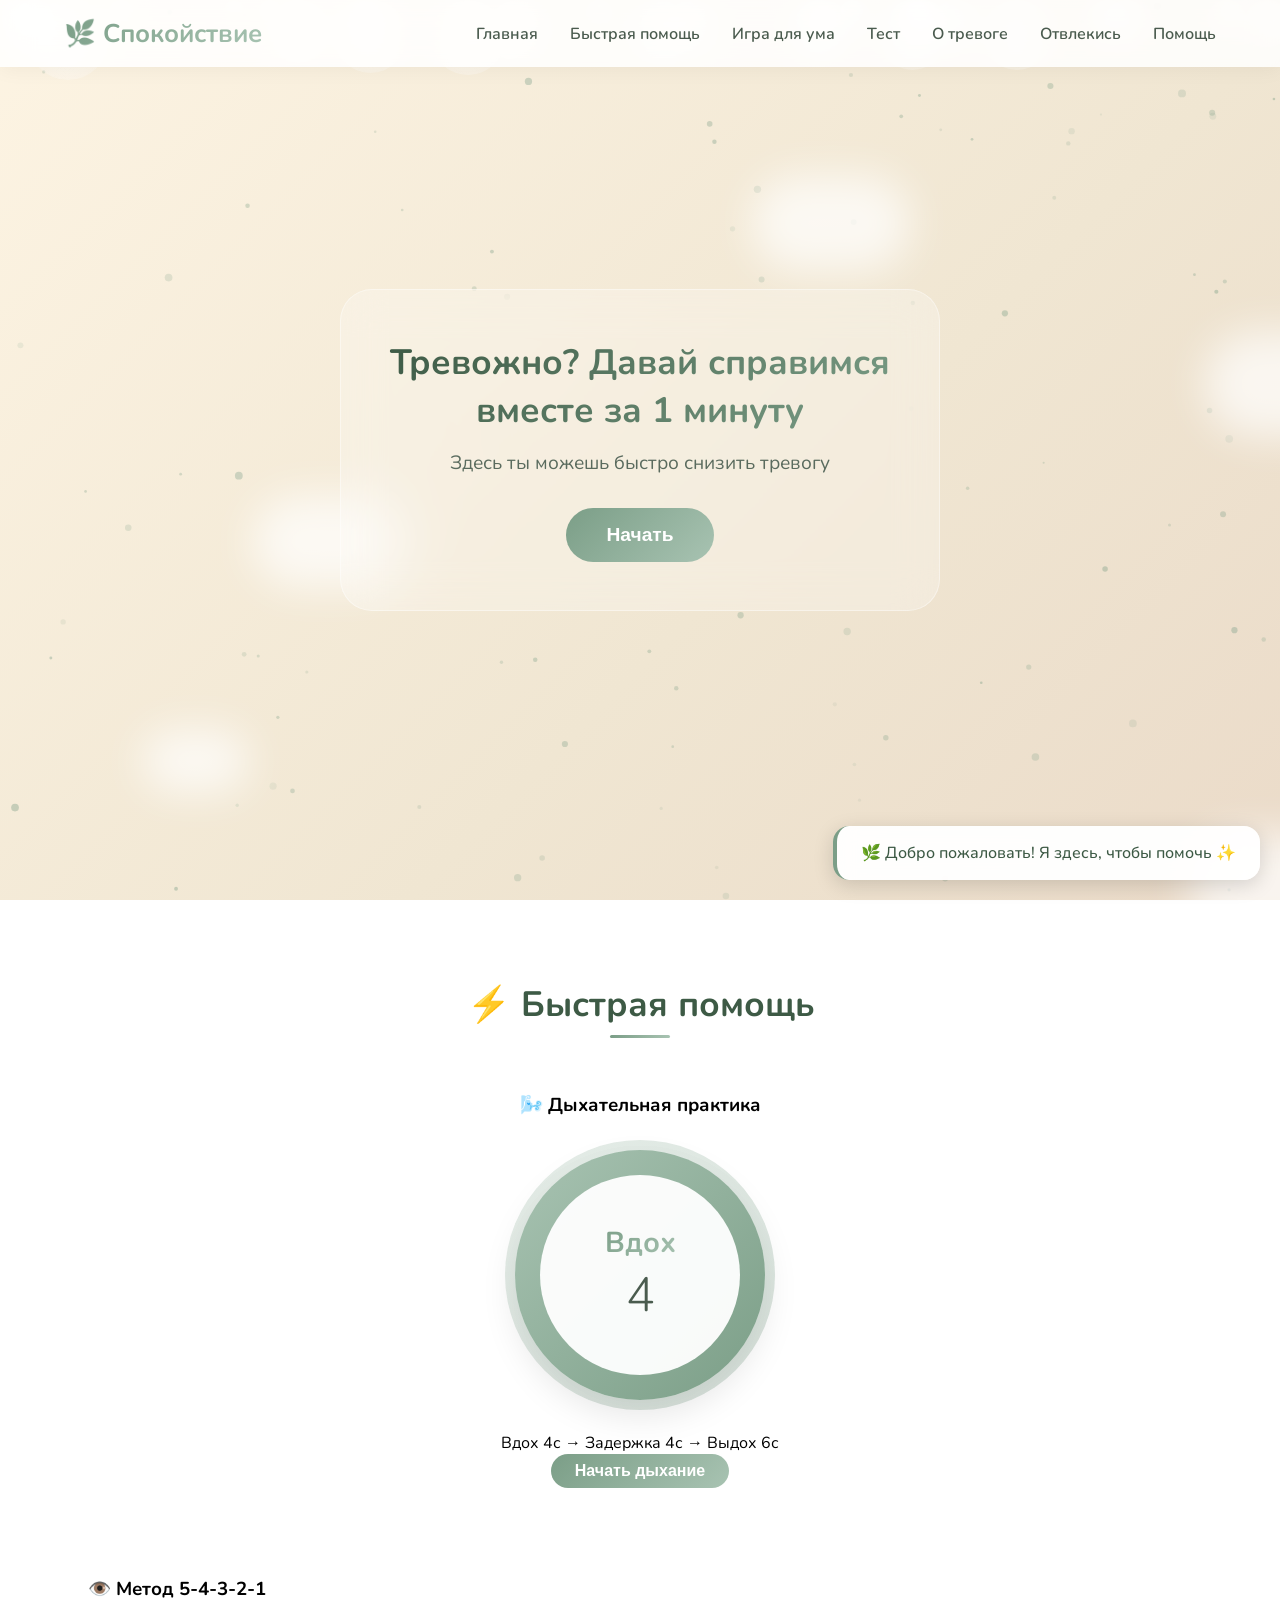
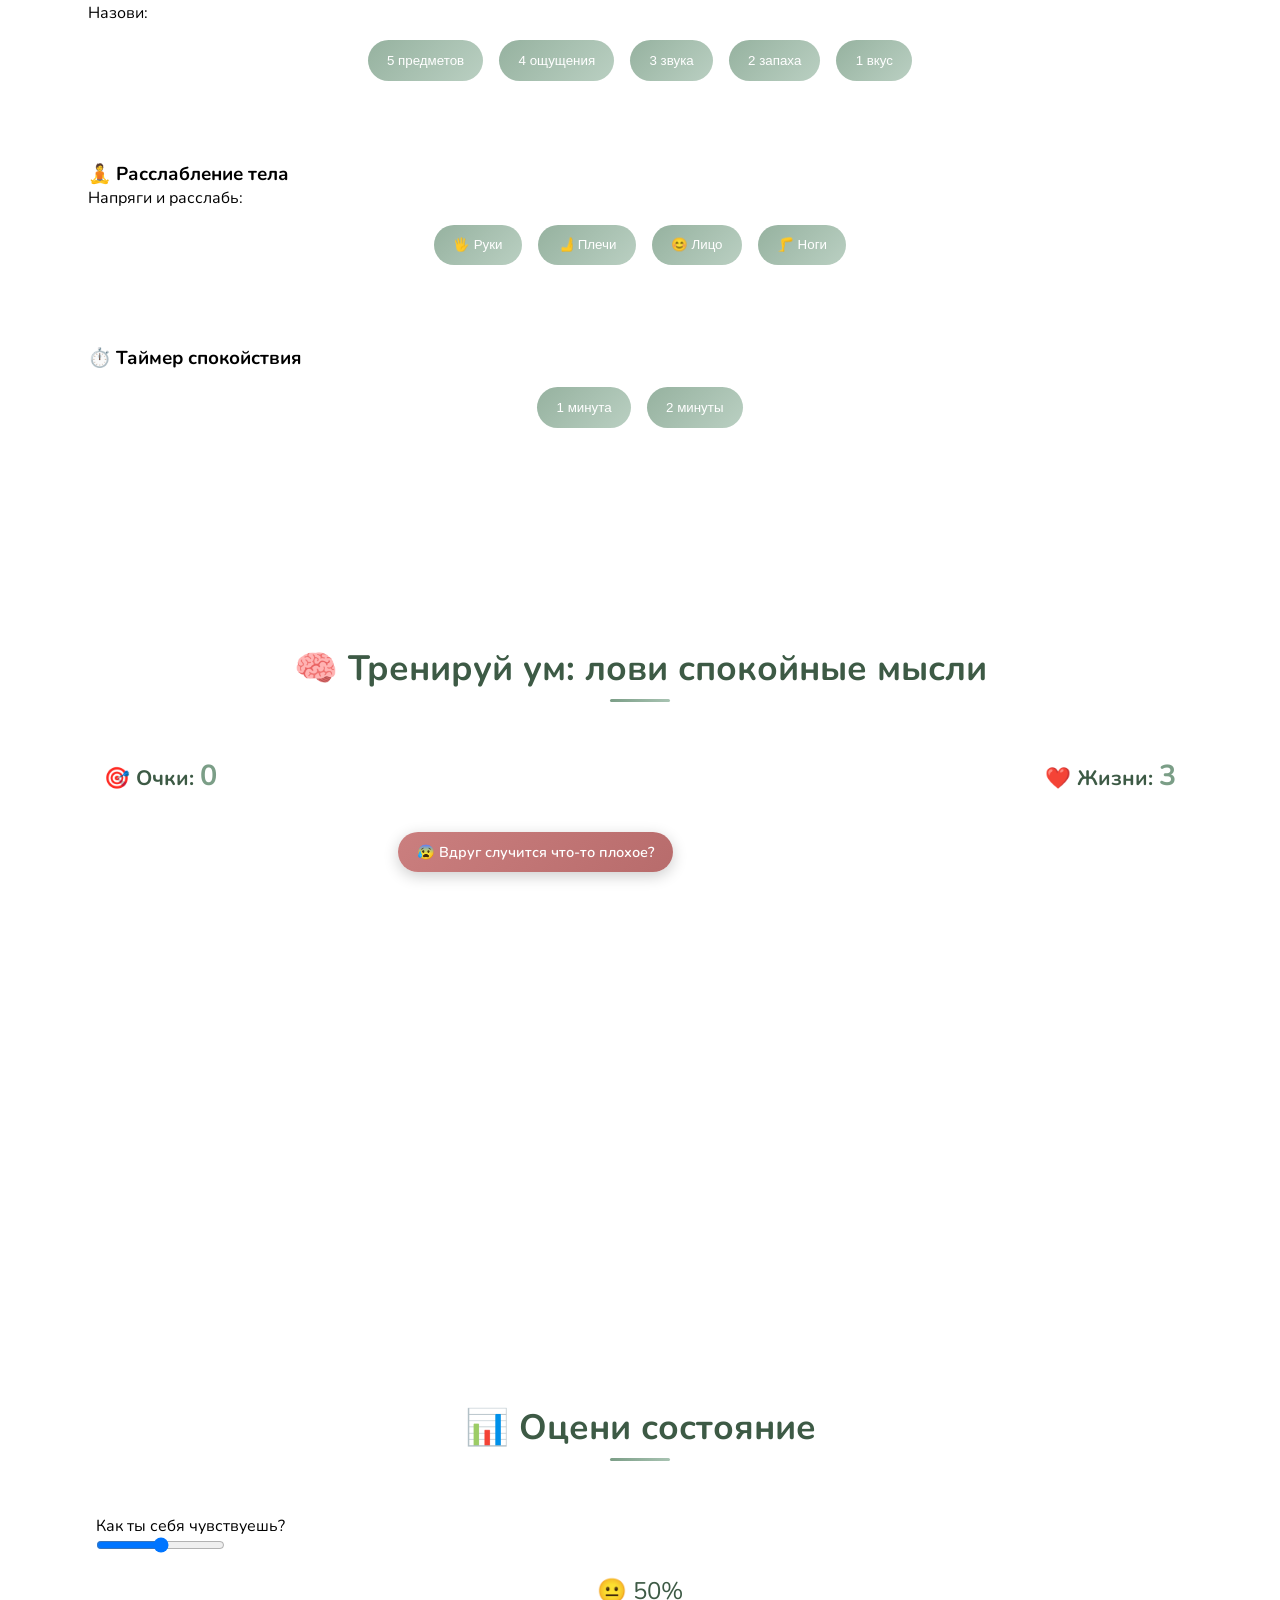
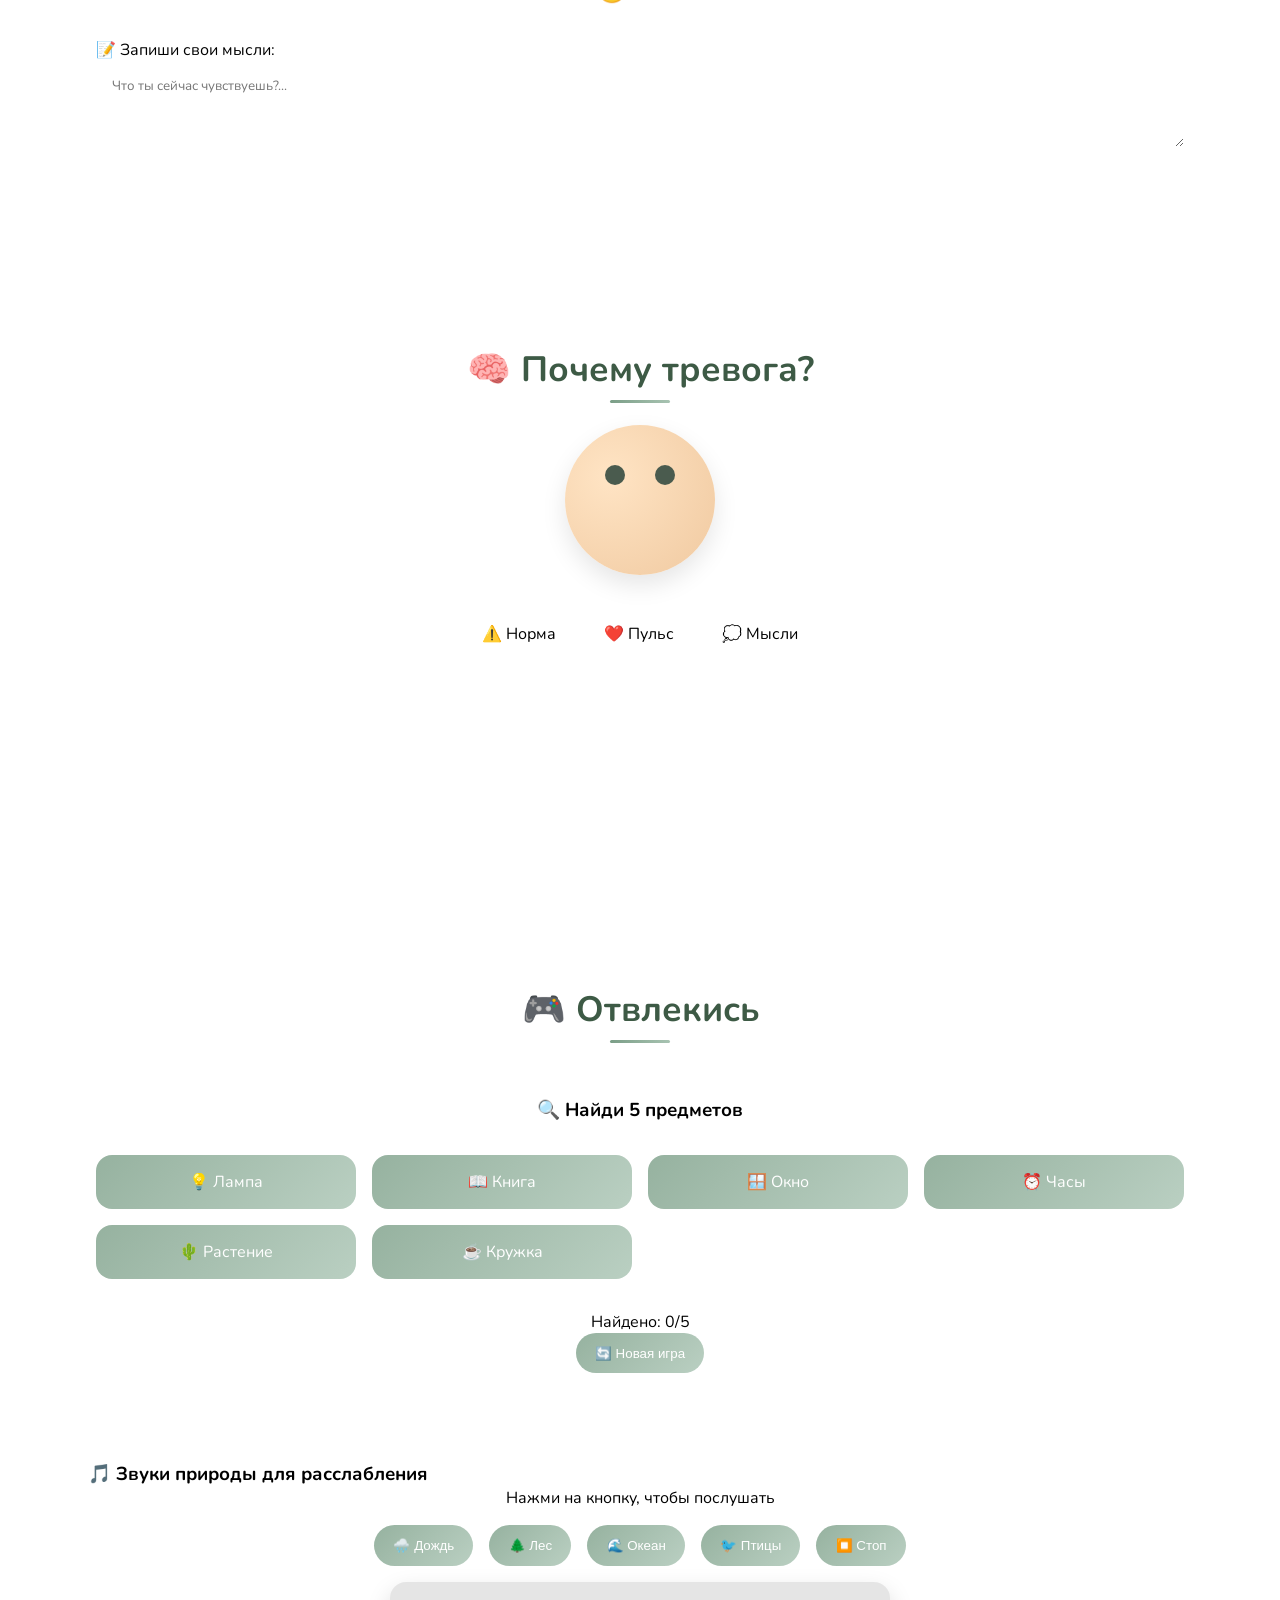
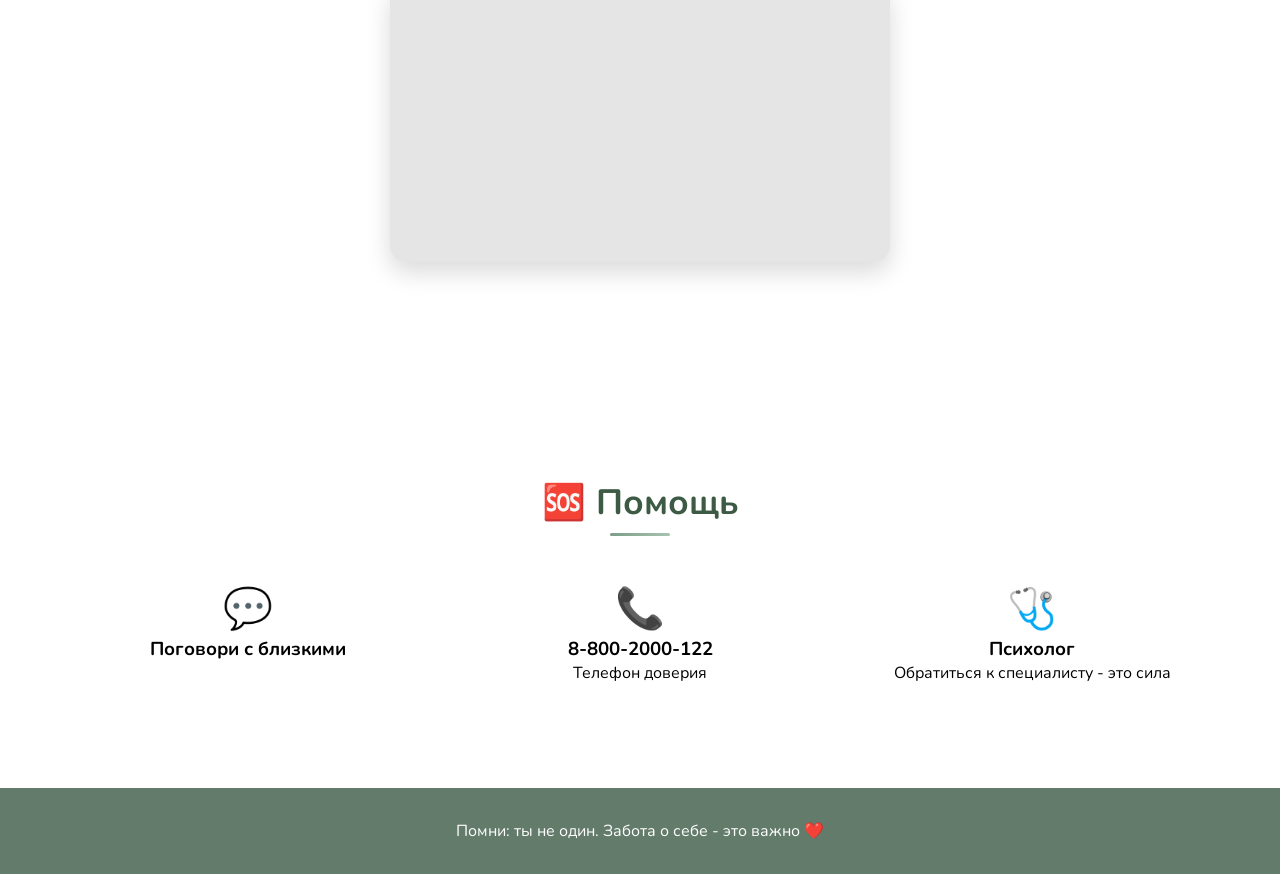
==== commit c310da76: "Update index.html" ====
--- a/index.html
+++ b/index.html
@@ -411,56 +411,150 @@
         transform: scale(0.95);
     }
 
-    /* Видео плеер */
-    .video-player {
-        width: 100%;
-        max-width: 500px;
-        margin: 1rem auto 0;
-        border-radius: 1rem;
-        overflow: hidden;
-        box-shadow: 0 10px 25px rgba(0,0,0,0.15);
-        background: rgba(0,0,0,0.1);
-    }
-
-    .video-player iframe {
-        width: 100%;
-        height: 280px;
-        border: none;
-        display: block;
-    }
-
-    /* Поддержка */
-    .support-grid {
-        display: grid;
-        grid-template-columns: repeat(auto-fit, minmax(250px, 1fr));
-        gap: 1.5rem;
-        margin-top: 2rem;
-    }
-
-    .support-card {
-        background: rgba(255,255,255,0.4);
-        backdrop-filter: blur(12px);
-        border-radius: 1rem;
+    /* Игра - Лови спокойные мысли */
+    .game-container {
+        background: rgba(255,255,255,0.3);
+        backdrop-filter: blur(15px);
+        border-radius: 2rem;
         padding: 1.5rem;
         text-align: center;
-        transition: all 0.3s;
+        position: relative;
+        min-height: 500px;
+        overflow: hidden;
+    }
+
+    .game-stats {
+        display: flex;
+        justify-content: space-between;
+        align-items: center;
+        padding: 0.5rem 1rem;
+        background: rgba(255,255,255,0.5);
+        border-radius: 1rem;
+        margin-bottom: 1rem;
+        flex-wrap: wrap;
+        gap: 0.5rem;
+    }
+
+    .score-box, .lives-box {
+        font-size: 1.3rem;
+        font-weight: 700;
+        color: #3D5A45;
+    }
+
+    .score-box span, .lives-box span {
+        color: #7B9E87;
+        font-size: 1.8rem;
+    }
+
+    .game-area {
+        position: relative;
+        height: 400px;
+        overflow: hidden;
+        border-radius: 1rem;
+        background: rgba(255,255,255,0.2);
         cursor: pointer;
     }
 
-    .support-card:hover {
-        transform: translateY(-8px) rotate(2deg);
-        background: rgba(255,255,255,0.6);
-        box-shadow: 0 15px 30px rgba(0,0,0,0.1);
-    }
-
-    .support-emoji { 
-        font-size: 2.5rem; 
-        margin-bottom: 0.5rem;
-        transition: all 0.3s;
-    }
-
-    .support-card:hover .support-emoji {
-        transform: scale(1.2);
+    .falling-thought {
+        position: absolute;
+        background: linear-gradient(135deg, rgba(123,158,135,0.95), rgba(168,195,178,0.95));
+        color: white;
+        padding: 0.6rem 1.2rem;
+        border-radius: 2rem;
+        font-size: 0.9rem;
+        font-weight: 600;
+        cursor: pointer;
+        transition: transform 0.1s;
+        white-space: nowrap;
+        box-shadow: 0 4px 15px rgba(0,0,0,0.2);
+        animation: bounce 0.3s ease;
+        z-index: 10;
+    }
+
+    .falling-thought.anxious {
+        background: linear-gradient(135deg, rgba(200,120,120,0.95), rgba(180,100,100,0.95));
+    }
+
+    .falling-thought:hover {
+        transform: scale(1.05);
+    }
+
+    @keyframes bounce {
+        0% { transform: scale(0); opacity: 0; }
+        80% { transform: scale(1.1); }
+        100% { transform: scale(1); opacity: 1; }
+    }
+
+    .game-message {
+        position: absolute;
+        top: 50%;
+        left: 50%;
+        transform: translate(-50%, -50%);
+        background: rgba(255,255,255,0.95);
+        padding: 1rem 2rem;
+        border-radius: 2rem;
+        font-weight: 700;
+        color: #3D5A45;
+        text-align: center;
+        z-index: 20;
+        pointer-events: none;
+        animation: fadeOut 2s forwards;
+    }
+
+    @keyframes fadeOut {
+        0% { opacity: 1; transform: translate(-50%, -50%) scale(1); }
+        80% { opacity: 1; }
+        100% { opacity: 0; transform: translate(-50%, -50%) scale(0.8); visibility: hidden; }
+    }
+
+    .game-over-panel {
+        position: absolute;
+        top: 50%;
+        left: 50%;
+        transform: translate(-50%, -50%);
+        background: rgba(255,255,255,0.98);
+        backdrop-filter: blur(10px);
+        padding: 2rem;
+        border-radius: 2rem;
+        text-align: center;
+        z-index: 30;
+        min-width: 280px;
+        box-shadow: 0 20px 40px rgba(0,0,0,0.2);
+    }
+
+    .game-over-panel h3 {
+        font-size: 1.8rem;
+        color: #3D5A45;
+        margin-bottom: 1rem;
+    }
+
+    .game-over-panel p {
+        margin: 0.5rem 0;
+        font-size: 1.1rem;
+    }
+
+    .game-over-panel .final-score {
+        font-size: 2rem;
+        font-weight: 700;
+        color: #7B9E87;
+        margin: 1rem 0;
+    }
+
+    .restart-btn {
+        background: #7B9E87;
+        color: white;
+        border: none;
+        padding: 0.8rem 1.5rem;
+        border-radius: 2rem;
+        font-size: 1rem;
+        cursor: pointer;
+        margin-top: 1rem;
+        transition: all 0.2s;
+    }
+
+    .restart-btn:hover {
+        transform: scale(1.05);
+        background: #6B8E77;
     }
 
     /* Шкала */
@@ -617,7 +711,7 @@
         50% { transform: translateY(-8px); }
     }
 
-    /* Игра */
+    /* Игра "Найди предметы" */
     .game-card {
         background: rgba(255,255,255,0.3);
         backdrop-filter: blur(15px);
@@ -626,7 +720,7 @@
         text-align: center;
     }
 
-    .game-area {
+    .game-area-find {
         display: grid;
         grid-template-columns: repeat(4, 1fr);
         gap: 1rem;
@@ -651,6 +745,24 @@
         opacity: 0.4; 
         cursor: default;
         transform: scale(0.95);
+    }
+
+    /* Видео плеер */
+    .video-player {
+        width: 100%;
+        max-width: 500px;
+        margin: 1rem auto 0;
+        border-radius: 1rem;
+        overflow: hidden;
+        box-shadow: 0 10px 25px rgba(0,0,0,0.15);
+        background: rgba(0,0,0,0.1);
+    }
+
+    .video-player iframe {
+        width: 100%;
+        height: 280px;
+        border: none;
+        display: block;
     }
 
     /* Помощь */
@@ -705,8 +817,9 @@
         .hero h1 { font-size: 1.5rem; }
         .breath-circle { width: 200px; height: 200px; }
         .circle-inner { width: 160px; height: 160px; }
-        .game-area { grid-template-columns: repeat(2, 1fr); }
+        .game-area-find { grid-template-columns: repeat(2, 1fr); }
         .video-player iframe { height: 200px; }
+        .falling-thought { font-size: 0.7rem; padding: 0.4rem 0.8rem; white-space: nowrap; }
     }
 
     @keyframes fadeInUp {
@@ -729,7 +842,7 @@
         <ul class="nav-links">
             <li><a onclick="scrollToSection('main')">Главная</a></li>
             <li><a onclick="scrollToSection('quickHelp')">Быстрая помощь</a></li>
-            <li><a onclick="scrollToSection('support')">Поддержка</a></li>
+            <li><a onclick="scrollToSection('mindGame')">Игра для ума</a></li>
             <li><a onclick="scrollToSection('test')">Тест</a></li>
             <li><a onclick="scrollToSection('why')">О тревоге</a></li>
             <li><a onclick="scrollToSection('distract')">Отвлекись</a></li>
@@ -800,30 +913,19 @@
         </div>
     </section>
 
-    <section id="support" class="section">
+    <!-- НОВАЯ ИГРА: ЛОВИ СПОКОЙНЫЕ МЫСЛИ -->
+    <section id="mindGame" class="section">
         <div class="container">
-            <h2 class="section-title">💬 Поддержка</h2>
-            <div class="support-grid">
-                <div class="support-card" onclick="showNotification('Ты в безопасности! 🌿', '🛡️')">
-                    <div class="support-emoji">🛡️</div>
-                    <h3>Ты в безопасности</h3>
-                    <p>Прямо сейчас всё в порядке</p>
+            <h2 class="section-title">🧠 Тренируй ум: лови спокойные мысли</h2>
+            <div class="game-container">
+                <div class="game-stats">
+                    <div class="score-box">🎯 Очки: <span id="gameScore">0</span></div>
+                    <div class="lives-box">❤️ Жизни: <span id="gameLives">3</span></div>
                 </div>
-                <div class="support-card" onclick="showNotification('Эта волна пройдет 🌊', '🌊')">
-                    <div class="support-emoji">🌊</div>
-                    <h3>Это пройдет</h3>
-                    <p>Тревога как волна</p>
-                </div>
-                <div class="support-card" onclick="showNotification('Ты сильнее, чем кажется 💪', '💪')">
-                    <div class="support-emoji">💪</div>
-                    <h3>Ты справишься</h3>
-                    <p>У тебя есть всё, чтобы справиться</p>
+                <div class="game-area" id="gameArea">
+                    <!-- Сюда будут падать мысли -->
                 </div>
             </div>
-            <div style="text-align: center; margin-top: 2rem;">
-                <button class="start-btn" id="moreSupportBtn">Показать еще</button>
-            </div>
-            <div id="extraSupport" style="display: none; margin-top: 2rem;"></div>
         </div>
     </section>
 
@@ -863,10 +965,10 @@
         <div class="container">
             <h2 class="section-title">🎮 Отвлекись</h2>
             
-            <!-- Игра -->
+            <!-- Игра "Найди предметы" -->
             <div class="game-card">
                 <h3>🔍 Найди 5 предметов</h3>
-                <div class="game-area">
+                <div class="game-area-find">
                     <div class="game-item" data-item="лампа">💡 Лампа</div>
                     <div class="game-item" data-item="книга">📖 Книга</div>
                     <div class="game-item" data-item="окно">🪟 Окно</div>
@@ -878,7 +980,7 @@
                 <button class="sense-btn" onclick="resetGame()">🔄 Новая игра</button>
             </div>
             
-            <!-- ЗВУКИ ПРИРОДЫ - Rutube -->
+            <!-- Звуки природы с Rutube -->
             <div class="method-card" style="margin-top: 2rem;">
                 <h3>🎵 Звуки природы для расслабления</h3>
                 <p style="text-align: center; margin-bottom: 1rem;">Нажми на кнопку, чтобы послушать</p>
@@ -889,10 +991,8 @@
                     <button class="sense-btn" onclick="playVideo('birds')">🐦 Птицы</button>
                     <button class="sense-btn" onclick="stopVideo()">⏹️ Стоп</button>
                 </div>
-                
-                <!-- Плеер для видео Rutube -->
                 <div class="video-player" id="videoPlayer">
-                    <iframe id="rutubeFrame" src="https://rutube.ru/play/embed/8a5e9a7d3e3a5b7c1d2e3f4a5b6c7d8e/" frameborder="0" allow="accelerometer; autoplay; clipboard-write; encrypted-media; gyroscope; picture-in-picture; web-share" allowfullscreen></iframe>
+                    <iframe id="rutubeFrame" src="https://rutube.ru/play/embed/da2ad72a4458ca5c96c512af707bd0e9" frameborder="0" allow="accelerometer; autoplay; clipboard-write; encrypted-media; gyroscope; picture-in-picture; web-share" allowfullscreen></iframe>
                 </div>
                 <p id="soundStatus" style="margin-top: 1rem; text-align: center; color: #7B9E87;"></p>
             </div>
@@ -1021,13 +1121,217 @@
     `;
     document.head.appendChild(style);
 
-   // ========== ВИДЕО СО ЗВУКАМИ ПРИРОДЫ (RUTUBE) ==========
-    // Embed-ссылки, созданные на основе ваших URL
+    // ========== ИГРА: ЛОВИ СПОКОЙНЫЕ МЫСЛИ ==========
+    let gameActive = true;
+    let score = 0;
+    let lives = 3;
+    let fallingInterval = null;
+    let thoughtsArray = [];
+    
+    // Список мыслей (спокойные и тревожные)
+    const calmThoughts = [
+        "✨ Я в безопасности", "🌸 Всё хорошо", "💪 Я справлюсь", 
+        "🌊 Это пройдет", "🍃 Дыши спокойно", "🌟 Я сильнее тревоги",
+        "💖 Я себя люблю", "🌙 Сейчас здесь и сейчас", "🕊️ Отпускаю страх",
+        "🌈 Всё наладится", "🌿 Я спокойна", "⭐ Я достойна счастья"
+    ];
+    
+    const anxiousThoughts = [
+        "😰 Вдруг случится что-то плохое?", "😥 Я не справлюсь", 
+        "😨 Всё идет не так", "😞 Я недостаточно хороша", 
+        "😖 А если они обо мне плохо подумают?", "😩 Я не вывожу",
+        "😭 Всё бессмысленно", "😤 Почему всё против меня?"
+    ];
+    
+    function getRandomThought() {
+        const isCalm = Math.random() > 0.5;
+        const list = isCalm ? calmThoughts : anxiousThoughts;
+        const thought = list[Math.floor(Math.random() * list.length)];
+        return { text: thought, type: isCalm ? 'calm' : 'anxious' };
+    }
+    
+    function createFallingThought() {
+        if (!gameActive) return;
+        
+        const gameArea = document.getElementById('gameArea');
+        if (!gameArea) return;
+        
+        const thought = getRandomThought();
+        const thoughtEl = document.createElement('div');
+        thoughtEl.className = 'falling-thought';
+        if (thought.type === 'anxious') {
+            thoughtEl.classList.add('anxious');
+        }
+        thoughtEl.textContent = thought.text;
+        thoughtEl.style.left = Math.random() * (gameArea.clientWidth - 100) + 'px';
+        thoughtEl.style.top = '-50px';
+        
+        thoughtEl.onclick = (e) => {
+            e.stopPropagation();
+            if (!gameActive) return;
+            
+            if (thought.type === 'calm') {
+                // Правильный клик на спокойную мысль
+                score += 10;
+                updateGameUI();
+                showMessage('+10 🌟', '#7B9E87');
+                thoughtEl.remove();
+                // Удаляем из массива
+                const index = thoughtsArray.indexOf(thoughtEl);
+                if (index > -1) thoughtsArray.splice(index, 1);
+            } else {
+                // Ошибка - кликнули на тревожную мысль
+                lives--;
+                updateGameUI();
+                showMessage('❌ -1 жизнь', '#c87a7a');
+                thoughtEl.remove();
+                const index = thoughtsArray.indexOf(thoughtEl);
+                if (index > -1) thoughtsArray.splice(index, 1);
+                
+                if (lives <= 0) {
+                    endGame();
+                }
+            }
+        };
+        
+        gameArea.appendChild(thoughtEl);
+        thoughtsArray.push(thoughtEl);
+        
+        // Анимация падения
+        let posY = -50;
+        const speed = 1.5 + Math.random() * 1.5;
+        const fallInterval = setInterval(() => {
+            if (!thoughtEl.parentNode) {
+                clearInterval(fallInterval);
+                return;
+            }
+            posY += speed;
+            thoughtEl.style.top = posY + 'px';
+            
+            // Если мысль упала вниз
+            if (posY > gameArea.clientHeight - 60) {
+                clearInterval(fallInterval);
+                if (thoughtEl.parentNode) {
+                    if (thoughtEl.classList.contains('anxious')) {
+                        // Тревожная мысль упала - штраф
+                        lives--;
+                        updateGameUI();
+                        showMessage('⚠️ Тревожная мысль упала -1 жизнь', '#c87a7a');
+                        if (lives <= 0) endGame();
+                    } else {
+                        // Спокойная мысль упала без клика - просто пропадает
+                        showMessage('😔 Ты пропустила поддержку...', '#e8a87c');
+                    }
+                    thoughtEl.remove();
+                    const index = thoughtsArray.indexOf(thoughtEl);
+                    if (index > -1) thoughtsArray.splice(index, 1);
+                }
+            }
+        }, 16);
+        
+        // Сохраняем интервал для очистки
+        thoughtEl.fallInterval = fallInterval;
+    }
+    
+    function updateGameUI() {
+        document.getElementById('gameScore').innerText = score;
+        document.getElementById('gameLives').innerText = lives;
+    }
+    
+    function showMessage(text, color = '#7B9E87') {
+        const gameArea = document.getElementById('gameArea');
+        if (!gameArea) return;
+        const msg = document.createElement('div');
+        msg.className = 'game-message';
+        msg.textContent = text;
+        msg.style.color = color;
+        gameArea.appendChild(msg);
+        setTimeout(() => {
+            if (msg.parentNode) msg.remove();
+        }, 2000);
+    }
+    
+    function endGame() {
+        gameActive = false;
+        if (fallingInterval) clearInterval(fallingInterval);
+        
+        // Очищаем все падающие мысли
+        thoughtsArray.forEach(thought => {
+            if (thought.fallInterval) clearInterval(thought.fallInterval);
+            if (thought.parentNode) thought.remove();
+        });
+        thoughtsArray = [];
+        
+        // Вывод результата
+        const gameArea = document.getElementById('gameArea');
+        if (gameArea) {
+            let message = '';
+            let advice = '';
+            if (score >= 100) {
+                message = '🎉 Отличный результат! 🎉';
+                advice = 'Ты хорошо умеешь отличать тревожные мысли от спокойных. Помни, что мысли — это не факты. Ты можешь выбирать, на чем фокусироваться. Продолжай в том же духе! 💪';
+            } else if (score >= 50) {
+                message = '👍 Хороший результат! 👍';
+                advice = 'Ты на правильном пути. Попробуй в следующий раз обращать больше внимания на спокойные, поддерживающие мысли. Они помогают снизить тревогу. 🌿';
+            } else {
+                message = '🌱 Ты справилась! 🌱';
+                advice = 'Тревога часто заставляет нас верить негативным мыслям. Тренируйся замечать спокойные мысли — это важный навык. Каждая твоя попытка делает тебя сильнее! 💚';
+            }
+            
+            const gameContainer = document.querySelector('.game-container');
+            const existingPanel = document.querySelector('.game-over-panel');
+            if (existingPanel) existingPanel.remove();
+            
+            const panel = document.createElement('div');
+            panel.className = 'game-over-panel';
+            panel.innerHTML = `
+                <h3>${message}</h3>
+                <div class="final-score">Твой счёт: ${score} очков</div>
+                <p>💭 ${advice}</p>
+                <button class="restart-btn" onclick="restartGame()">🎮 Играть снова</button>
+            `;
+            gameContainer.appendChild(panel);
+        }
+    }
+    
+    function restartGame() {
+        // Очищаем всё
+        if (fallingInterval) clearInterval(fallingInterval);
+        thoughtsArray.forEach(thought => {
+            if (thought.fallInterval) clearInterval(thought.fallInterval);
+            if (thought.parentNode) thought.remove();
+        });
+        thoughtsArray = [];
+        
+        // Сбрасываем переменные
+        gameActive = true;
+        score = 0;
+        lives = 3;
+        updateGameUI();
+        
+        // Удаляем панель окончания игры
+        const panel = document.querySelector('.game-over-panel');
+        if (panel) panel.remove();
+        
+        // Запускаем заново
+        startGameLoop();
+    }
+    
+    function startGameLoop() {
+        if (fallingInterval) clearInterval(fallingInterval);
+        fallingInterval = setInterval(() => {
+            if (gameActive) {
+                createFallingThought();
+            }
+        }, 1500);
+    }
+    
+    // ========== ВИДЕО СО ЗВУКАМИ ПРИРОДЫ (RUTUBE) ==========
     const videoUrls = {
-        rain: 'https://rutube.ru/play/embed/da2ad72a4458ca5c96c512af707bd0e9',   // Шум дождя
-        forest: 'https://rutube.ru/play/embed/69a8e2aefcce232c75ab9be722f450af', // Звуки леса
-        ocean: 'https://rutube.ru/play/embed/130c28ad909609c2ae4bb3e319a27542',  // Шум океана
-        birds: 'https://rutube.ru/play/embed/deff4c5ee576ab9fd08efc08d5e5ea06'   // Пение птиц
+        rain: 'https://rutube.ru/play/embed/da2ad72a4458ca5c96c512af707bd0e9',
+        forest: 'https://rutube.ru/play/embed/69a8e2aefcce232c75ab9be722f450af',
+        ocean: 'https://rutube.ru/play/embed/130c28ad909609c2ae4bb3e319a27542',
+        birds: 'https://rutube.ru/play/embed/deff4c5ee576ab9fd08efc08d5e5ea06'
     };
     
     const videoTitles = {
@@ -1037,17 +1341,12 @@
         birds: '🐦 Пение птиц'
     };
     
-    let currentVideoId = null;
     const iframe = document.getElementById('rutubeFrame');
     
     function playVideo(type) {
         const videoUrl = videoUrls[type];
         if (!videoUrl) return;
-        
-        currentVideoId = type;
-        // Обновляем iframe с новым видео и автовоспроизведением
         iframe.src = videoUrl + '?autoplay=1&loop=1';
-        
         const status = document.getElementById('soundStatus');
         if (status) {
             status.innerHTML = `🎵 Играет: ${videoTitles[type]} 🎵`;
@@ -1057,11 +1356,7 @@
     }
     
     function stopVideo() {
-        if (iframe.src) {
-            // Останавливаем видео
-            iframe.src = 'https://rutube.ru/play/embed/8a5e9a7d3e3a5b7c1d2e3f4a5b6c7d8e';
-            currentVideoId = null;
-        }
+        iframe.src = 'https://rutube.ru/play/embed/da2ad72a4458ca5c96c512af707bd0e9';
         const status = document.getElementById('soundStatus');
         if (status) {
             status.innerHTML = '🔇 Видео остановлено';
@@ -1071,6 +1366,10 @@
     }
 
     // ========== ОСТАЛЬНЫЕ ФУНКЦИИ ==========
+    let senseItems = [];
+    let timerInterval = null;
+    let found = 0;
+    
     function addSense(item) {
         if(!senseItems.includes(item)) {
             senseItems.push(item);
@@ -1080,7 +1379,7 @@
                 showNotification(`+ ${item}`, '👁️');
                 if(senseItems.length >= 5) {
                     feedback.innerHTML += '<br>🎉 Молодец! Тревога снижается!';
-                    showNotification('Ты справился! Тревога отступает!', '🎉');
+                    showNotification('Ты справилась! Тревога отступает!', '🎉');
                 }
             }
         }
@@ -1108,7 +1407,7 @@
             'Тревога - это способ организма защитить тебя',
             'Глубокое дыхание активирует парасимпатическую нервную систему',
             'Физическая активность помогает снизить тревогу',
-            'Ты не один, многие люди испытывают тревогу',
+            'Ты не одна, многие люди испытывают тревогу',
             'Эта эмоция пройдет, как и все остальные'
         ];
         const randomFact = facts[Math.floor(Math.random() * facts.length)];
@@ -1127,97 +1426,42 @@
                 display.innerText = `⏱️ ${remaining} сек`;
                 if(remaining <= 0) {
                     clearInterval(timerInterval);
-                    display.innerText = '✅ Время вышло! Ты справился.';
+                    display.innerText = '✅ Время вышло! Ты справилась.';
                     showNotification('Время вышло! Ты молодец!', '✅');
                 }
             }, 1000);
         }
     }
-
-    document.addEventListener('DOMContentLoaded', () => {
-        resizeCanvas();
-        initParticles();
-        animateParticles();
-        createClouds();
-        createBubbles();
-        
-        window.addEventListener('resize', resizeCanvas);
-        
-        document.addEventListener('mousemove', (e) => {
-            mouseX = e.clientX;
-            mouseY = e.clientY;
+    
+    function initGameFind() {
+        const items = document.querySelectorAll('.game-item');
+        found = 0;
+        items.forEach(el => {
+            el.classList.remove('found');
+            el.onclick = () => {
+                if(!el.classList.contains('found')) {
+                    el.classList.add('found');
+                    found++;
+                    const countSpan = document.getElementById('foundCount');
+                    if(countSpan) countSpan.innerText = found;
+                    showNotification(`Найден предмет: ${el.getAttribute('data-item')}`, '🔍');
+                    if(found === 5) {
+                        showNotification('Поздравляю! Ты отлично справилась!', '🏆');
+                    }
+                }
+            };
         });
-        
-        initMoodScale();
-        initJournal();
-        initGame();
-        initSupportButton();
-        
-        window.addEventListener('scroll', () => {
-            const navbar = document.getElementById('navbar');
-            if(window.scrollY > 50) {
-                navbar.classList.add('scrolled');
-            } else {
-                navbar.classList.remove('scrolled');
-            }
-        });
-        
-        setTimeout(() => {
-            showNotification('Добро пожаловать! Я здесь, чтобы помочь ✨', '🌿');
-        }, 1000);
-    });
-
-    let breathingActive = false;
-    let breathIntervalId = null;
-    let breathPhase = 0;
-    let senseItems = [];
-    let timerInterval = null;
-    let found = 0;
-
-    const breathPatterns = [
-        { text: 'Вдох', duration: 4, scale: 1.3 },
-        { text: 'Задержка', duration: 4, scale: 1.3 },
-        { text: 'Выдох', duration: 6, scale: 1 }
-    ];
-
-    function toggleBreathing() {
-        if(breathingActive) {
-            if(breathIntervalId) clearInterval(breathIntervalId);
-            breathingActive = false;
-            const breathText = document.getElementById('breathText');
-            if(breathText) breathText.innerText = 'Готов';
-            showNotification('Дыхание остановлено', '🌬️');
-        } else {
-            breathingActive = true;
-            breathPhase = 0;
-            runBreathCycle();
-            showNotification('Начинаем дыхательную практику', '🌬️');
-        }
-    }
-
-    function runBreathCycle() {
-        if(!breathingActive) return;
-        const pattern = breathPatterns[breathPhase];
-        const circle = document.getElementById('breathCircle');
-        const textEl = document.getElementById('breathText');
-        const timerEl = document.getElementById('breathTimer');
-        
-        if(textEl) textEl.innerText = pattern.text;
-        if(circle) circle.style.transform = `scale(${pattern.scale})`;
-        let timeLeft = pattern.duration;
-        if(timerEl) timerEl.innerText = timeLeft;
-        
-        const interval = setInterval(() => {
-            if(!breathingActive) { clearInterval(interval); return; }
-            timeLeft--;
-            if(timerEl) timerEl.innerText = timeLeft;
-            if(timeLeft <= 0) {
-                clearInterval(interval);
-                breathPhase = (breathPhase + 1) % breathPatterns.length;
-                runBreathCycle();
-            }
-        }, 1000);
-        breathIntervalId = interval;
+        const countSpan = document.getElementById('foundCount');
+        if(countSpan) countSpan.innerText = '0';
+    }
+
+    function resetGame() {
+        found = 0;
+        const countSpan = document.getElementById('foundCount');
+        if(countSpan) countSpan.innerText = '0';
+        const items = document.querySelectorAll('.game-item');
+        items.forEach(el => el.classList.remove('found'));
+        showNotification('Игра перезапущена!', '🔄');
     }
 
     function initMoodScale() {
@@ -1263,37 +1507,6 @@
         }
     }
 
-    function initGame() {
-        const items = document.querySelectorAll('.game-item');
-        found = 0;
-        items.forEach(el => {
-            el.classList.remove('found');
-            el.onclick = () => {
-                if(!el.classList.contains('found')) {
-                    el.classList.add('found');
-                    found++;
-                    const countSpan = document.getElementById('foundCount');
-                    if(countSpan) countSpan.innerText = found;
-                    showNotification(`Найден предмет: ${el.getAttribute('data-item')}`, '🔍');
-                    if(found === 5) {
-                        showNotification('Поздравляю! Ты отлично справился!', '🏆');
-                    }
-                }
-            };
-        });
-        const countSpan = document.getElementById('foundCount');
-        if(countSpan) countSpan.innerText = '0';
-    }
-
-    function resetGame() {
-        found = 0;
-        const countSpan = document.getElementById('foundCount');
-        if(countSpan) countSpan.innerText = '0';
-        const items = document.querySelectorAll('.game-item');
-        items.forEach(el => el.classList.remove('found'));
-        showNotification('Игра перезапущена!', '🔄');
-    }
-
     function scrollToSection(id) {
         const element = document.getElementById(id);
         if(element) element.scrollIntoView({ behavior: 'smooth' });
@@ -1304,30 +1517,92 @@
         if(navLinks) navLinks.classList.toggle('active');
     }
 
-    const moreSupport = [
-        { emoji: '🌈', text: 'Ты сильнее, чем думаешь' },
-        { emoji: '🌅', text: 'Каждая буря заканчивается' },
-        { emoji: '💪', text: 'У тебя уже есть всё, чтобы справиться' },
-        { emoji: '🌸', text: 'Позволь себе чувствовать - это нормально' }
+    // Дыхательная практика
+    let breathingActive = false;
+    let breathIntervalId = null;
+    let breathPhase = 0;
+
+    const breathPatterns = [
+        { text: 'Вдох', duration: 4, scale: 1.3 },
+        { text: 'Задержка', duration: 4, scale: 1.3 },
+        { text: 'Выдох', duration: 6, scale: 1 }
     ];
 
-    function initSupportButton() {
-        const btn = document.getElementById('moreSupportBtn');
-        const extraDiv = document.getElementById('extraSupport');
-        if(btn && extraDiv) {
-            btn.onclick = () => {
-                if(extraDiv.style.display === 'none') {
-                    extraDiv.innerHTML = '<div class="support-grid">' + moreSupport.map(s => `<div class="support-card" onclick="showNotification('${s.text}', '${s.emoji}')"><div class="support-emoji">${s.emoji}</div><h3>${s.text}</h3></div>`).join('') + '</div>';
-                    extraDiv.style.display = 'block';
-                    btn.innerText = 'Скрыть';
-                    showNotification('Новые слова поддержки появились', '💝');
-                } else {
-                    extraDiv.style.display = 'none';
-                    btn.innerText = 'Показать еще';
-                }
-            };
+    function toggleBreathing() {
+        if(breathingActive) {
+            if(breathIntervalId) clearInterval(breathIntervalId);
+            breathingActive = false;
+            const breathText = document.getElementById('breathText');
+            if(breathText) breathText.innerText = 'Готов';
+            showNotification('Дыхание остановлено', '🌬️');
+        } else {
+            breathingActive = true;
+            breathPhase = 0;
+            runBreathCycle();
+            showNotification('Начинаем дыхательную практику', '🌬️');
         }
     }
+
+    function runBreathCycle() {
+        if(!breathingActive) return;
+        const pattern = breathPatterns[breathPhase];
+        const circle = document.getElementById('breathCircle');
+        const textEl = document.getElementById('breathText');
+        const timerEl = document.getElementById('breathTimer');
+        
+        if(textEl) textEl.innerText = pattern.text;
+        if(circle) circle.style.transform = `scale(${pattern.scale})`;
+        let timeLeft = pattern.duration;
+        if(timerEl) timerEl.innerText = timeLeft;
+        
+        const interval = setInterval(() => {
+            if(!breathingActive) { clearInterval(interval); return; }
+            timeLeft--;
+            if(timerEl) timerEl.innerText = timeLeft;
+            if(timeLeft <= 0) {
+                clearInterval(interval);
+                breathPhase = (breathPhase + 1) % breathPatterns.length;
+                runBreathCycle();
+            }
+        }, 1000);
+        breathIntervalId = interval;
+    }
+
+    // Запуск при загрузке
+    document.addEventListener('DOMContentLoaded', () => {
+        resizeCanvas();
+        initParticles();
+        animateParticles();
+        createClouds();
+        createBubbles();
+        
+        window.addEventListener('resize', resizeCanvas);
+        
+        document.addEventListener('mousemove', (e) => {
+            mouseX = e.clientX;
+            mouseY = e.clientY;
+        });
+        
+        initMoodScale();
+        initJournal();
+        initGameFind();
+        
+        window.addEventListener('scroll', () => {
+            const navbar = document.getElementById('navbar');
+            if(window.scrollY > 50) {
+                navbar.classList.add('scrolled');
+            } else {
+                navbar.classList.remove('scrolled');
+            }
+        });
+        
+        // Запускаем игру
+        startGameLoop();
+        
+        setTimeout(() => {
+            showNotification('Добро пожаловать! Я здесь, чтобы помочь ✨', '🌿');
+        }, 1000);
+    });
     </script>
 </body>
 </html>
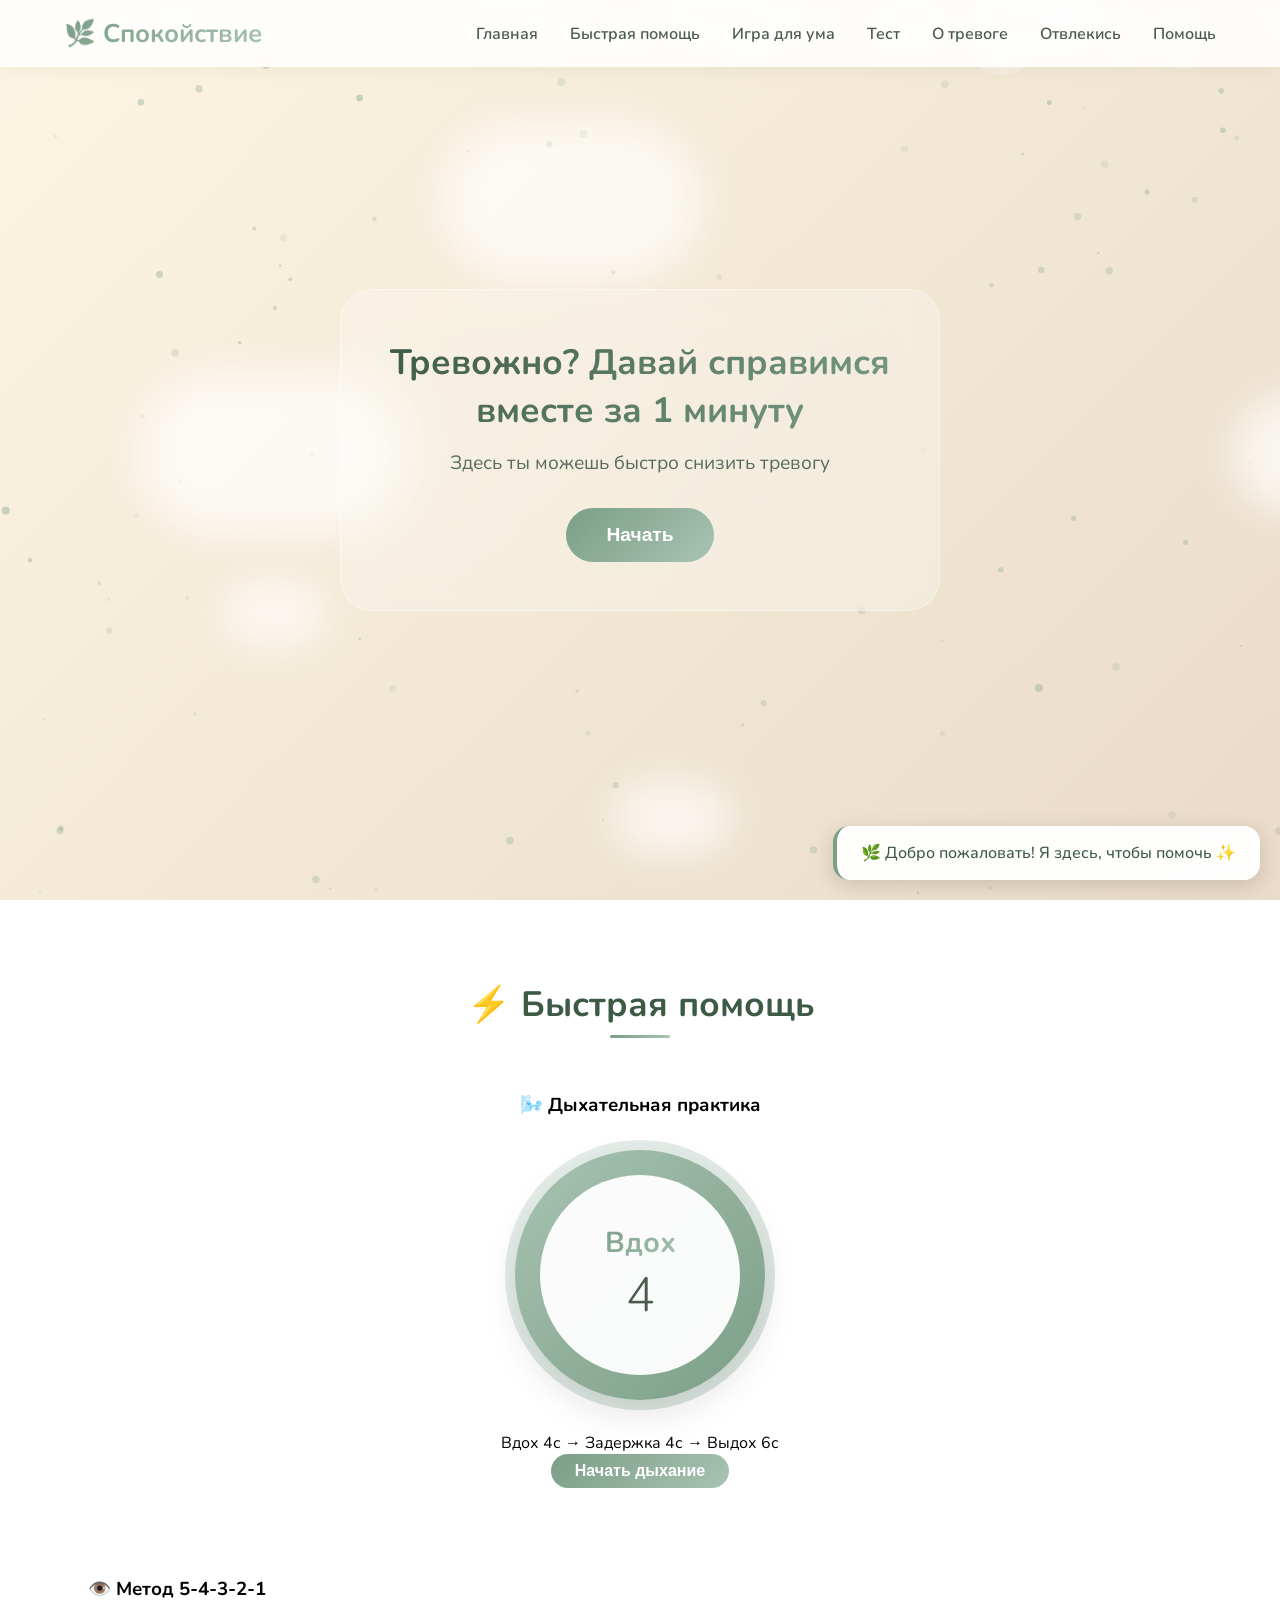
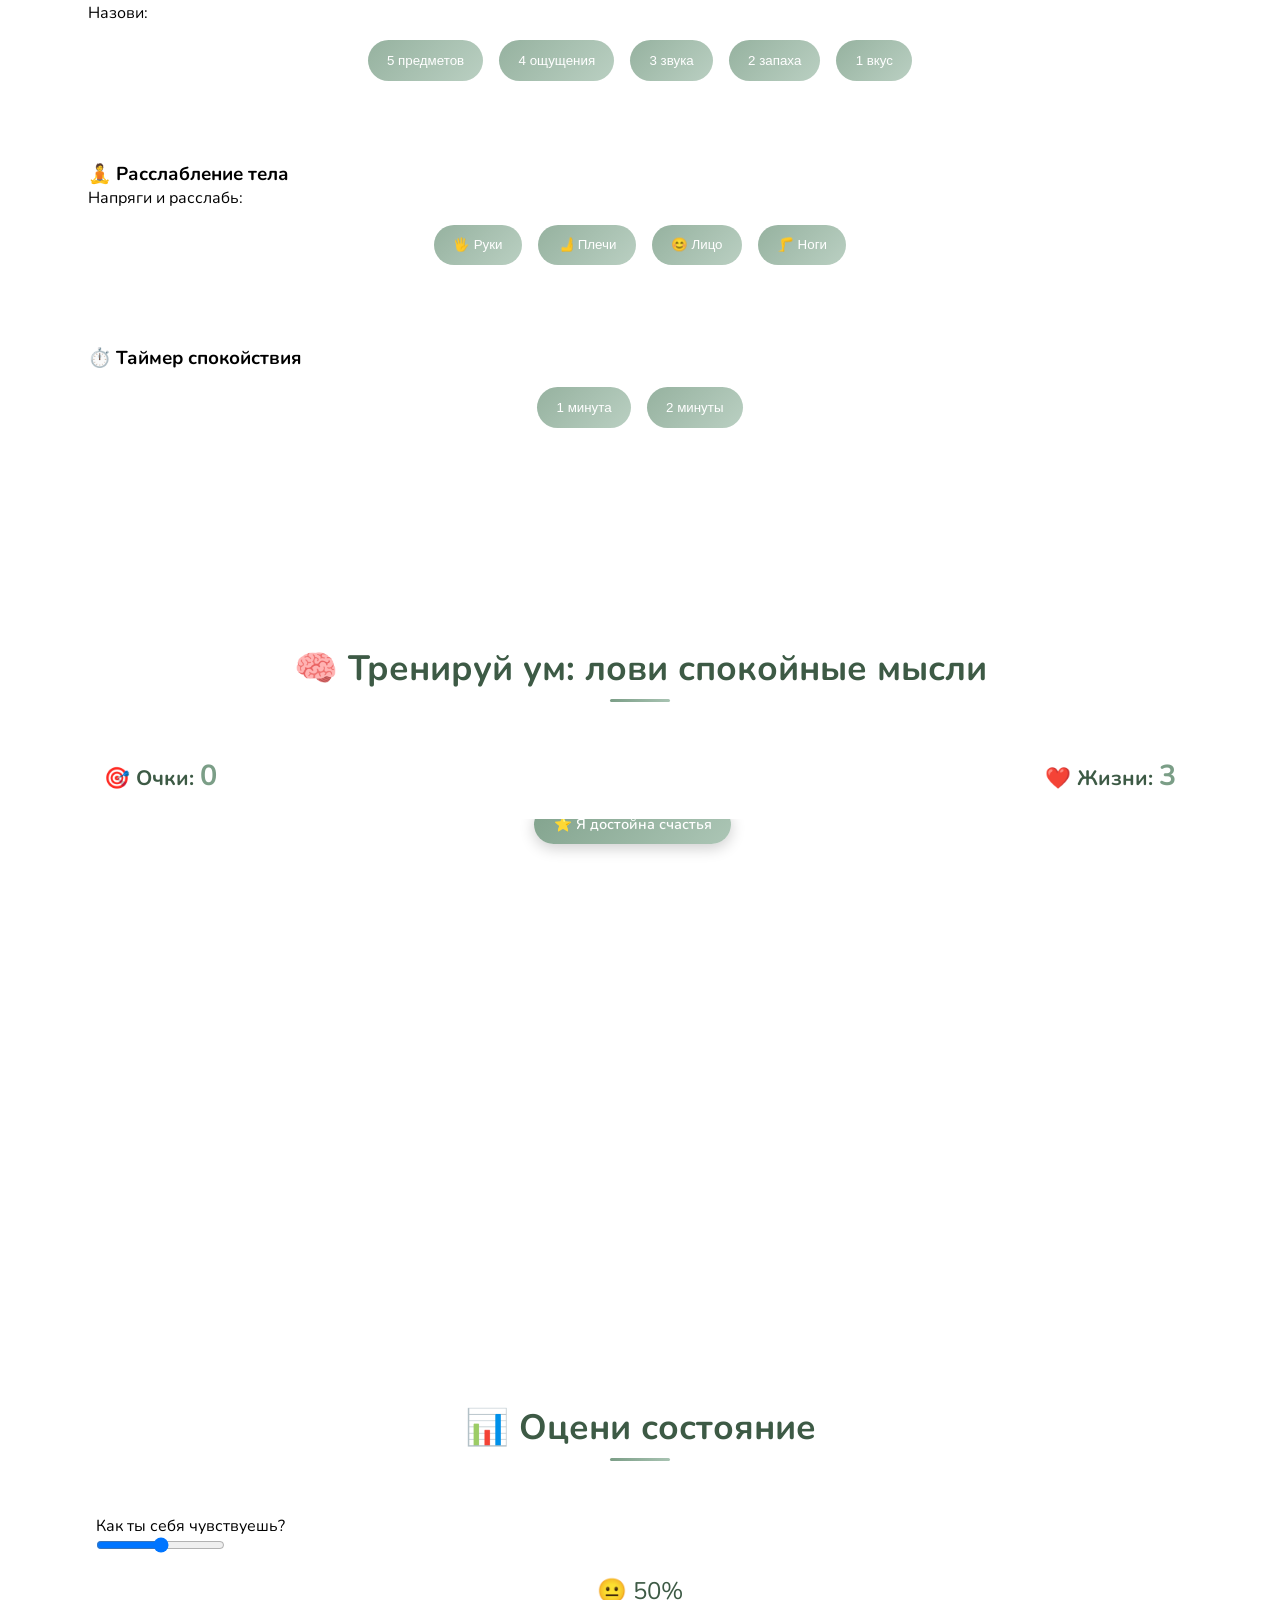
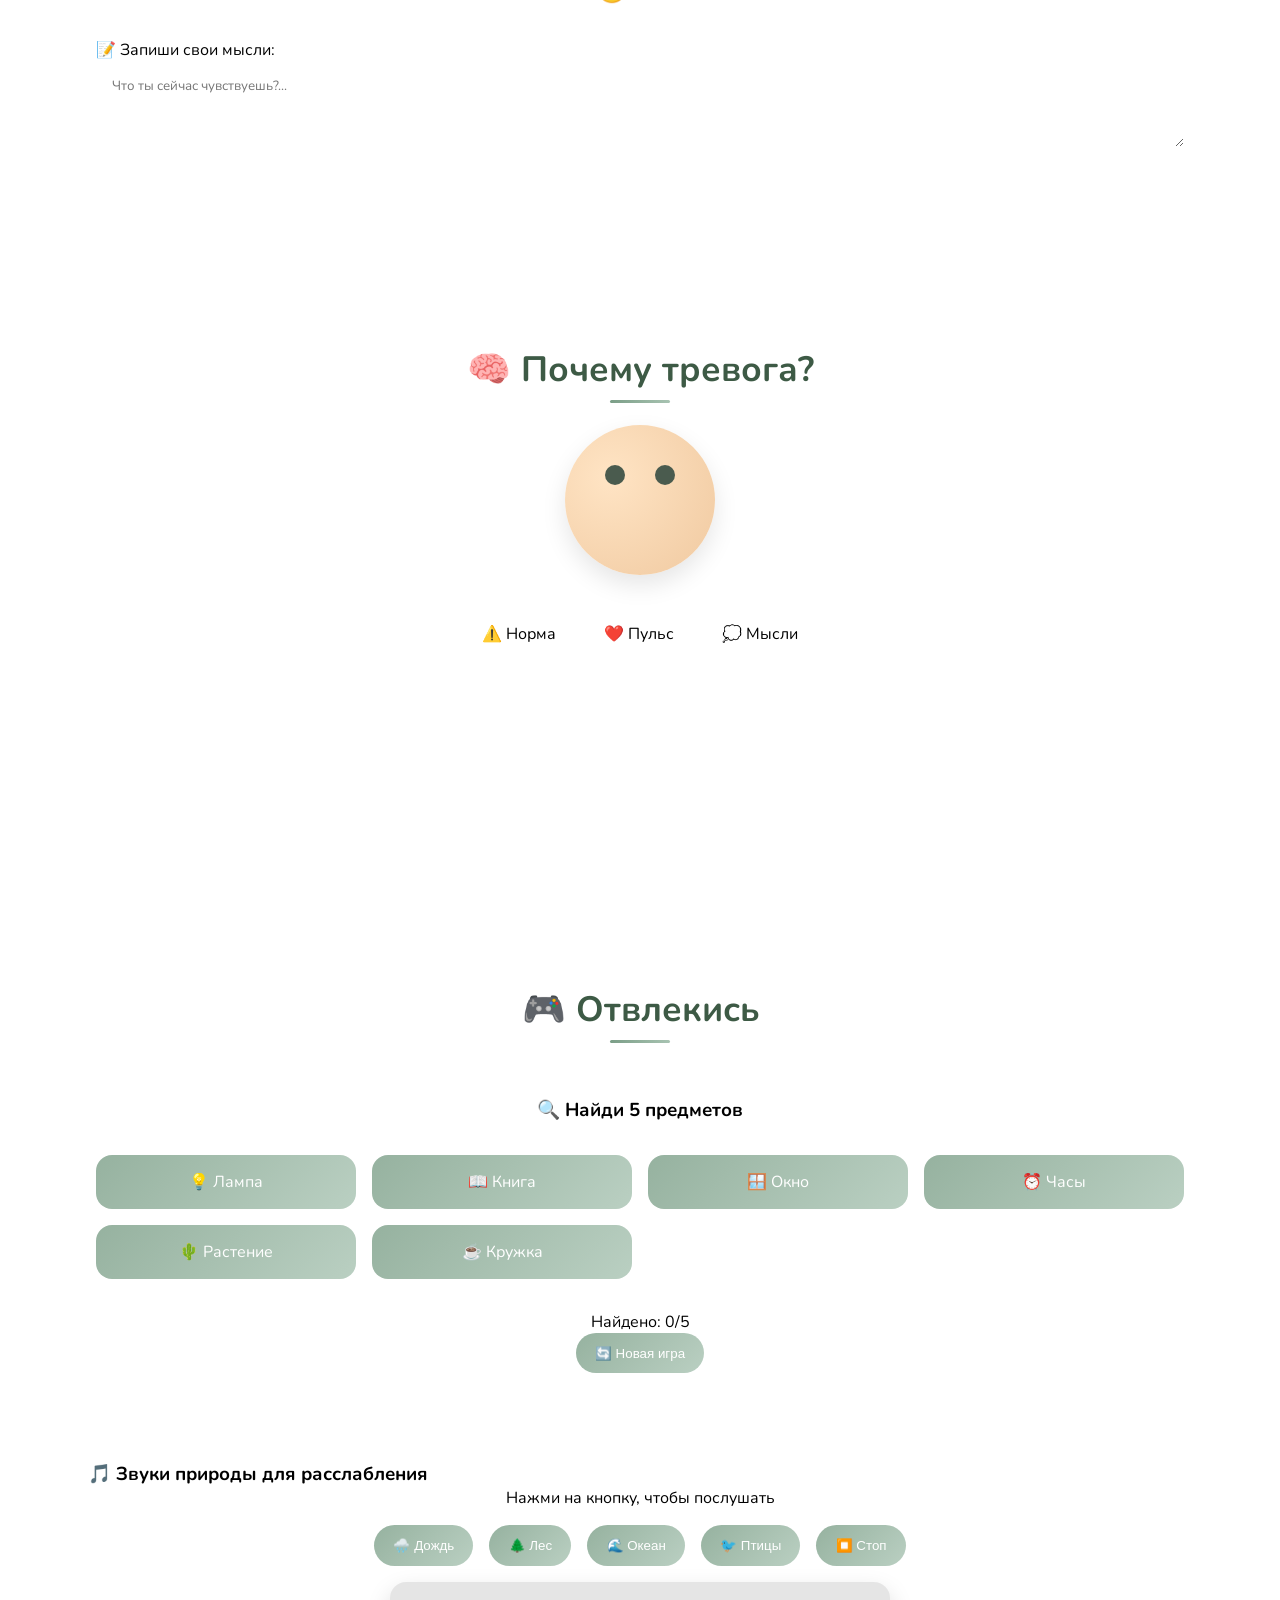
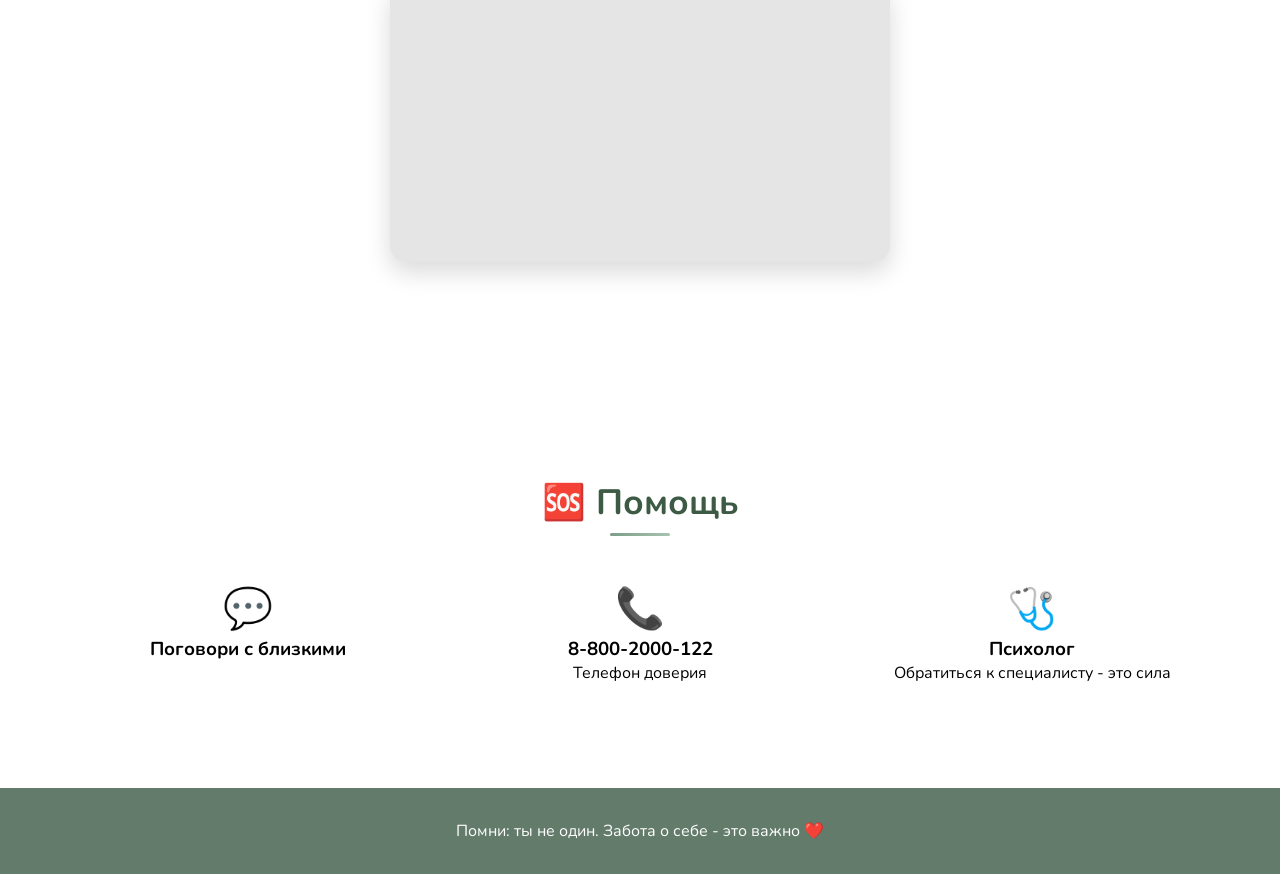
==== commit c5805c53: "Update index.html" ====
--- a/index.html
+++ b/index.html
@@ -464,11 +464,11 @@
         font-size: 0.9rem;
         font-weight: 600;
         cursor: pointer;
-        transition: transform 0.1s;
         white-space: nowrap;
         box-shadow: 0 4px 15px rgba(0,0,0,0.2);
         animation: bounce 0.3s ease;
         z-index: 10;
+        transition: all 0.1s;
     }
 
     .falling-thought.anxious {
@@ -477,6 +477,49 @@
 
     .falling-thought:hover {
         transform: scale(1.05);
+    }
+
+    /* Анимация рассыпания в пыль */
+    @keyframes dustExplosion {
+        0% {
+            transform: scale(1);
+            opacity: 1;
+        }
+        30% {
+            transform: scale(1.3);
+            opacity: 0.8;
+        }
+        100% {
+            transform: scale(0);
+            opacity: 0;
+        }
+    }
+
+    @keyframes dustFly {
+        0% {
+            transform: translate(0, 0) scale(1);
+            opacity: 0.8;
+        }
+        100% {
+            transform: translate(var(--dx, 50px), var(--dy, -50px)) scale(0);
+            opacity: 0;
+        }
+    }
+
+    .falling-thought.dust-effect {
+        animation: dustExplosion 0.3s ease-out forwards;
+        pointer-events: none;
+    }
+
+    .dust-particle {
+        position: fixed;
+        width: 6px;
+        height: 6px;
+        background: radial-gradient(circle, #e8d5a8, #c4a87a);
+        border-radius: 50%;
+        pointer-events: none;
+        z-index: 1000;
+        box-shadow: 0 0 3px rgba(255,215,150,0.5);
     }
 
     @keyframes bounce {
@@ -498,10 +541,10 @@
         text-align: center;
         z-index: 20;
         pointer-events: none;
-        animation: fadeOut 2s forwards;
-    }
-
-    @keyframes fadeOut {
+        animation: fadeOutMsg 2s forwards;
+    }
+
+    @keyframes fadeOutMsg {
         0% { opacity: 1; transform: translate(-50%, -50%) scale(1); }
         80% { opacity: 1; }
         100% { opacity: 0; transform: translate(-50%, -50%) scale(0.8); visibility: hidden; }
@@ -913,7 +956,7 @@
         </div>
     </section>
 
-    <!-- НОВАЯ ИГРА: ЛОВИ СПОКОЙНЫЕ МЫСЛИ -->
+    <!-- ИГРА: ЛОВИ СПОКОЙНЫЕ МЫСЛИ -->
     <section id="mindGame" class="section">
         <div class="container">
             <h2 class="section-title">🧠 Тренируй ум: лови спокойные мысли</h2>
@@ -965,7 +1008,6 @@
         <div class="container">
             <h2 class="section-title">🎮 Отвлекись</h2>
             
-            <!-- Игра "Найди предметы" -->
             <div class="game-card">
                 <h3>🔍 Найди 5 предметов</h3>
                 <div class="game-area-find">
@@ -977,10 +1019,9 @@
                     <div class="game-item" data-item="кружка">☕ Кружка</div>
                 </div>
                 <p>Найдено: <span id="foundCount">0</span>/5</p>
-                <button class="sense-btn" onclick="resetGame()">🔄 Новая игра</button>
+                <button class="sense-btn" onclick="resetGameFind()">🔄 Новая игра</button>
             </div>
             
-            <!-- Звуки природы с Rutube -->
             <div class="method-card" style="margin-top: 2rem;">
                 <h3>🎵 Звуки природы для расслабления</h3>
                 <p style="text-align: center; margin-bottom: 1rem;">Нажми на кнопку, чтобы послушать</p>
@@ -1112,23 +1153,13 @@
         }, 3000);
     }
 
-    const style = document.createElement('style');
-    style.textContent = `
-        @keyframes fadeOut {
-            from { opacity: 1; transform: scale(1); }
-            to { opacity: 0; transform: scale(0.8); }
-        }
-    `;
-    document.head.appendChild(style);
-
-    // ========== ИГРА: ЛОВИ СПОКОЙНЫЕ МЫСЛИ ==========
+    // ========== ИГРА: ЛОВИ СПОКОЙНЫЕ МЫСЛИ С ЭФФЕКТОМ ПЫЛИ ==========
     let gameActive = true;
     let score = 0;
     let lives = 3;
     let fallingInterval = null;
     let thoughtsArray = [];
     
-    // Список мыслей (спокойные и тревожные)
     const calmThoughts = [
         "✨ Я в безопасности", "🌸 Всё хорошо", "💪 Я справлюсь", 
         "🌊 Это пройдет", "🍃 Дыши спокойно", "🌟 Я сильнее тревоги",
@@ -1150,6 +1181,73 @@
         return { text: thought, type: isCalm ? 'calm' : 'anxious' };
     }
     
+    // Функция создания эффекта рассыпания в пыль
+    function createDustExplosion(element, isCalm) {
+        const rect = element.getBoundingClientRect();
+        const centerX = rect.left + rect.width / 2;
+        const centerY = rect.top + rect.height / 2;
+        
+        element.classList.add('dust-effect');
+        
+        const dustColor = isCalm ? 
+            ['#7B9E87', '#A8C3B2', '#8BAB97', '#6B8E77', '#9BC0A8'] : 
+            ['#c87a7a', '#e8a0a0', '#b86565', '#d48a8a', '#e0b0b0'];
+        
+        const particleCount = isCalm ? 35 : 30;
+        
+        for (let i = 0; i < particleCount; i++) {
+            const particle = document.createElement('div');
+            particle.className = 'dust-particle';
+            
+            const angle = Math.random() * Math.PI * 2;
+            const distance = 50 + Math.random() * 80;
+            const dx = Math.cos(angle) * distance;
+            const dy = Math.sin(angle) * distance - 30;
+            
+            const size = 3 + Math.random() * 6;
+            particle.style.width = size + 'px';
+            particle.style.height = size + 'px';
+            particle.style.background = `radial-gradient(circle, ${dustColor[Math.floor(Math.random() * dustColor.length)]}, ${dustColor[0]})`;
+            particle.style.left = (centerX - size/2) + 'px';
+            particle.style.top = (centerY - size/2) + 'px';
+            particle.style.setProperty('--dx', dx + 'px');
+            particle.style.setProperty('--dy', dy + 'px');
+            
+            const duration = 0.4 + Math.random() * 0.3;
+            particle.style.animation = `dustFly ${duration}s ease-out forwards`;
+            particle.style.animationDelay = (Math.random() * 0.1) + 's';
+            
+            document.body.appendChild(particle);
+            setTimeout(() => { if (particle.parentNode) particle.remove(); }, duration * 1000);
+        }
+        
+        if (isCalm) {
+            for (let i = 0; i < 12; i++) {
+                const spark = document.createElement('div');
+                spark.style.position = 'fixed';
+                spark.style.width = '2px';
+                spark.style.height = '2px';
+                spark.style.background = '#FFD700';
+                spark.style.borderRadius = '50%';
+                spark.style.left = (centerX - 1) + 'px';
+                spark.style.top = (centerY - 1) + 'px';
+                spark.style.pointerEvents = 'none';
+                spark.style.zIndex = '1001';
+                
+                const angleSpark = Math.random() * Math.PI * 2;
+                const distSpark = 30 + Math.random() * 60;
+                const dxSpark = Math.cos(angleSpark) * distSpark;
+                const dySpark = Math.sin(angleSpark) * distSpark - 20;
+                
+                spark.style.animation = `dustFly 0.5s ease-out forwards`;
+                spark.style.setProperty('--dx', dxSpark + 'px');
+                spark.style.setProperty('--dy', dySpark + 'px');
+                document.body.appendChild(spark);
+                setTimeout(() => spark.remove(), 500);
+            }
+        }
+    }
+    
     function createFallingThought() {
         if (!gameActive) return;
         
@@ -1170,34 +1268,35 @@
             e.stopPropagation();
             if (!gameActive) return;
             
+            createDustExplosion(thoughtEl, thought.type === 'calm');
+            
             if (thought.type === 'calm') {
-                // Правильный клик на спокойную мысль
                 score += 10;
                 updateGameUI();
                 showMessage('+10 🌟', '#7B9E87');
-                thoughtEl.remove();
-                // Удаляем из массива
-                const index = thoughtsArray.indexOf(thoughtEl);
-                if (index > -1) thoughtsArray.splice(index, 1);
+                setTimeout(() => {
+                    const index = thoughtsArray.indexOf(thoughtEl);
+                    if (index > -1) thoughtsArray.splice(index, 1);
+                }, 300);
             } else {
-                // Ошибка - кликнули на тревожную мысль
                 lives--;
                 updateGameUI();
                 showMessage('❌ -1 жизнь', '#c87a7a');
-                thoughtEl.remove();
-                const index = thoughtsArray.indexOf(thoughtEl);
-                if (index > -1) thoughtsArray.splice(index, 1);
-                
                 if (lives <= 0) {
-                    endGame();
+                    setTimeout(() => endGame(), 300);
                 }
+                setTimeout(() => {
+                    const index = thoughtsArray.indexOf(thoughtEl);
+                    if (index > -1) thoughtsArray.splice(index, 1);
+                }, 300);
             }
+            
+            if (thoughtEl.fallInterval) clearInterval(thoughtEl.fallInterval);
         };
         
         gameArea.appendChild(thoughtEl);
         thoughtsArray.push(thoughtEl);
         
-        // Анимация падения
         let posY = -50;
         const speed = 1.5 + Math.random() * 1.5;
         const fallInterval = setInterval(() => {
@@ -1208,18 +1307,15 @@
             posY += speed;
             thoughtEl.style.top = posY + 'px';
             
-            // Если мысль упала вниз
             if (posY > gameArea.clientHeight - 60) {
                 clearInterval(fallInterval);
                 if (thoughtEl.parentNode) {
                     if (thoughtEl.classList.contains('anxious')) {
-                        // Тревожная мысль упала - штраф
                         lives--;
                         updateGameUI();
                         showMessage('⚠️ Тревожная мысль упала -1 жизнь', '#c87a7a');
                         if (lives <= 0) endGame();
                     } else {
-                        // Спокойная мысль упала без клика - просто пропадает
                         showMessage('😔 Ты пропустила поддержку...', '#e8a87c');
                     }
                     thoughtEl.remove();
@@ -1229,7 +1325,6 @@
             }
         }, 16);
         
-        // Сохраняем интервал для очистки
         thoughtEl.fallInterval = fallInterval;
     }
     
@@ -1255,16 +1350,14 @@
         gameActive = false;
         if (fallingInterval) clearInterval(fallingInterval);
         
-        // Очищаем все падающие мысли
         thoughtsArray.forEach(thought => {
             if (thought.fallInterval) clearInterval(thought.fallInterval);
             if (thought.parentNode) thought.remove();
         });
         thoughtsArray = [];
         
-        // Вывод результата
-        const gameArea = document.getElementById('gameArea');
-        if (gameArea) {
+        const gameContainer = document.querySelector('.game-container');
+        if (gameContainer) {
             let message = '';
             let advice = '';
             if (score >= 100) {
@@ -1278,7 +1371,6 @@
                 advice = 'Тревога часто заставляет нас верить негативным мыслям. Тренируйся замечать спокойные мысли — это важный навык. Каждая твоя попытка делает тебя сильнее! 💚';
             }
             
-            const gameContainer = document.querySelector('.game-container');
             const existingPanel = document.querySelector('.game-over-panel');
             if (existingPanel) existingPanel.remove();
             
@@ -1295,7 +1387,6 @@
     }
     
     function restartGame() {
-        // Очищаем всё
         if (fallingInterval) clearInterval(fallingInterval);
         thoughtsArray.forEach(thought => {
             if (thought.fallInterval) clearInterval(thought.fallInterval);
@@ -1303,17 +1394,14 @@
         });
         thoughtsArray = [];
         
-        // Сбрасываем переменные
         gameActive = true;
         score = 0;
         lives = 3;
         updateGameUI();
         
-        // Удаляем панель окончания игры
         const panel = document.querySelector('.game-over-panel');
         if (panel) panel.remove();
         
-        // Запускаем заново
         startGameLoop();
     }
     
@@ -1326,7 +1414,7 @@
         }, 1500);
     }
     
-    // ========== ВИДЕО СО ЗВУКАМИ ПРИРОДЫ (RUTUBE) ==========
+    // ========== ВИДЕО СО ЗВУКАМИ ПРИРОДЫ ==========
     const videoUrls = {
         rain: 'https://rutube.ru/play/embed/da2ad72a4458ca5c96c512af707bd0e9',
         forest: 'https://rutube.ru/play/embed/69a8e2aefcce232c75ab9be722f450af',
@@ -1455,7 +1543,7 @@
         if(countSpan) countSpan.innerText = '0';
     }
 
-    function resetGame() {
+    function resetGameFind() {
         found = 0;
         const countSpan = document.getElementById('foundCount');
         if(countSpan) countSpan.innerText = '0';
@@ -1568,7 +1656,7 @@
         breathIntervalId = interval;
     }
 
-    // Запуск при загрузке
+    // Запуск
     document.addEventListener('DOMContentLoaded', () => {
         resizeCanvas();
         initParticles();
@@ -1596,7 +1684,6 @@
             }
         });
         
-        // Запускаем игру
         startGameLoop();
         
         setTimeout(() => {
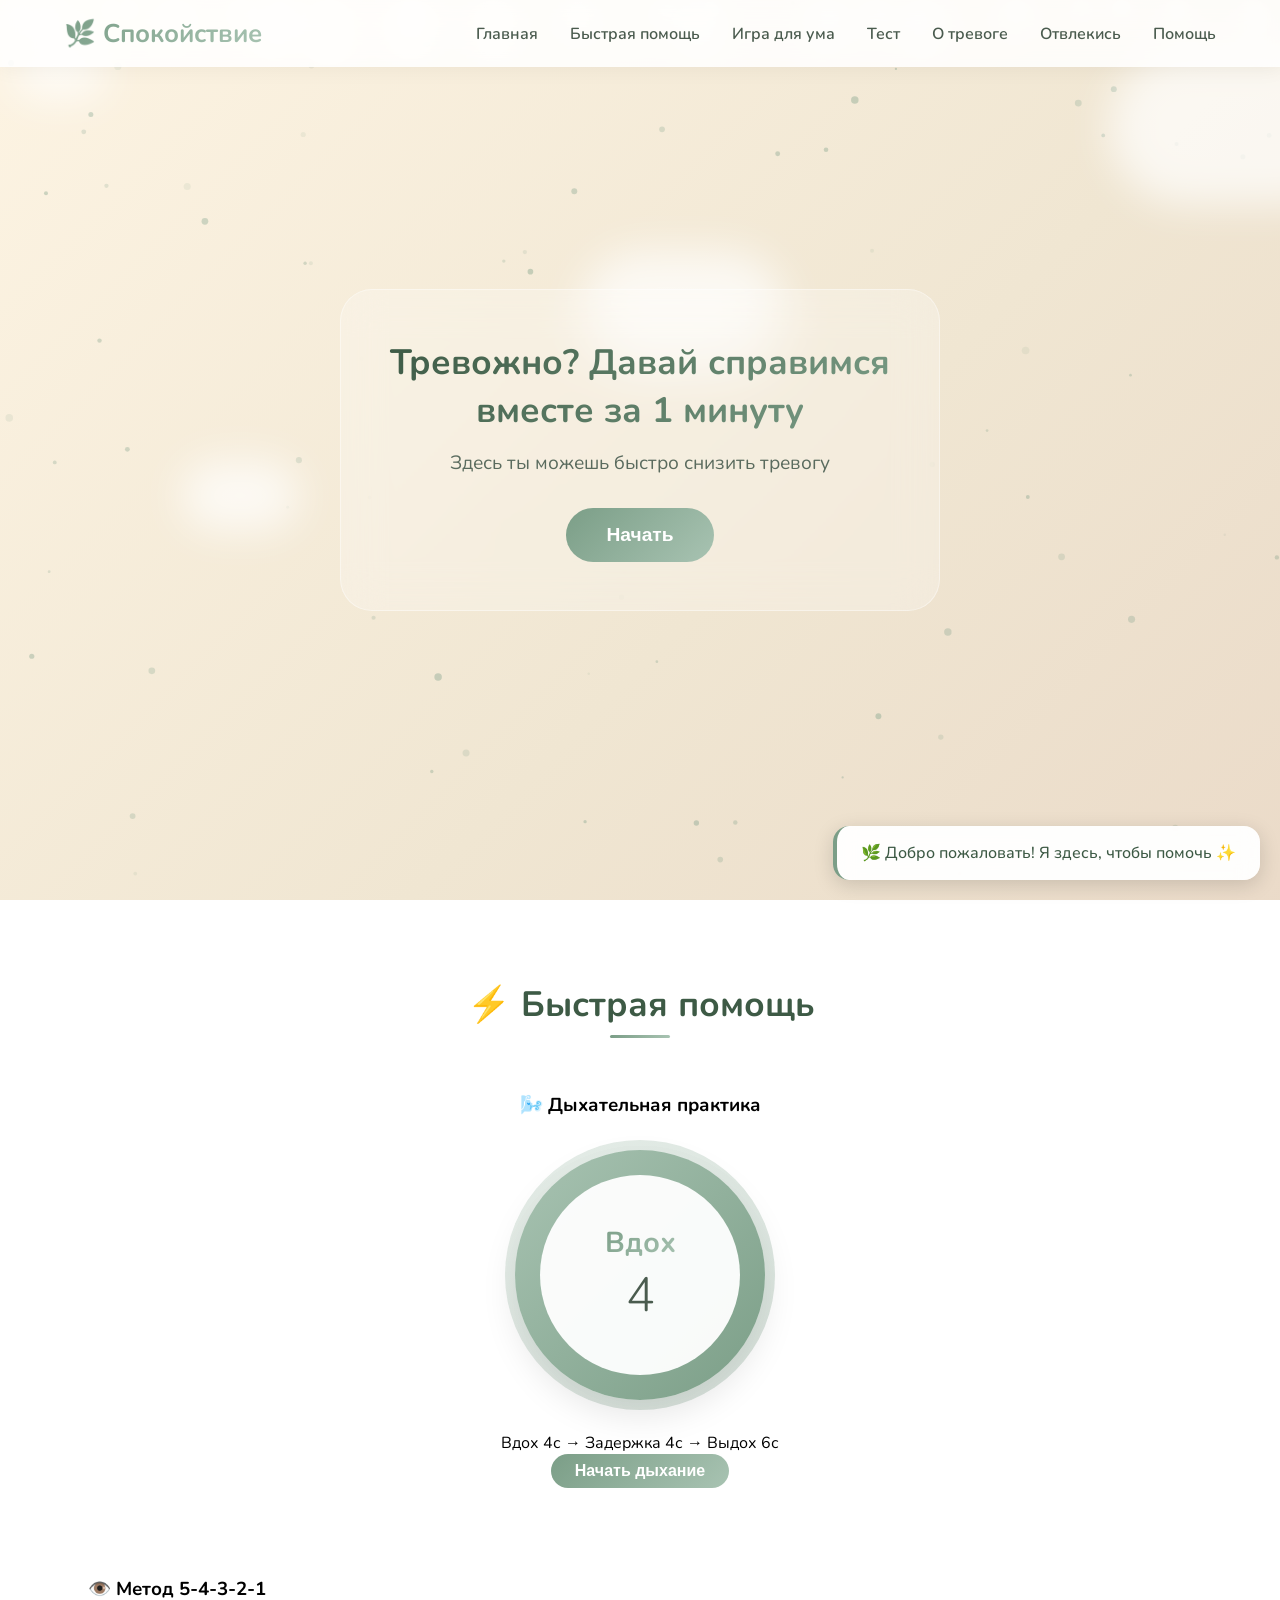
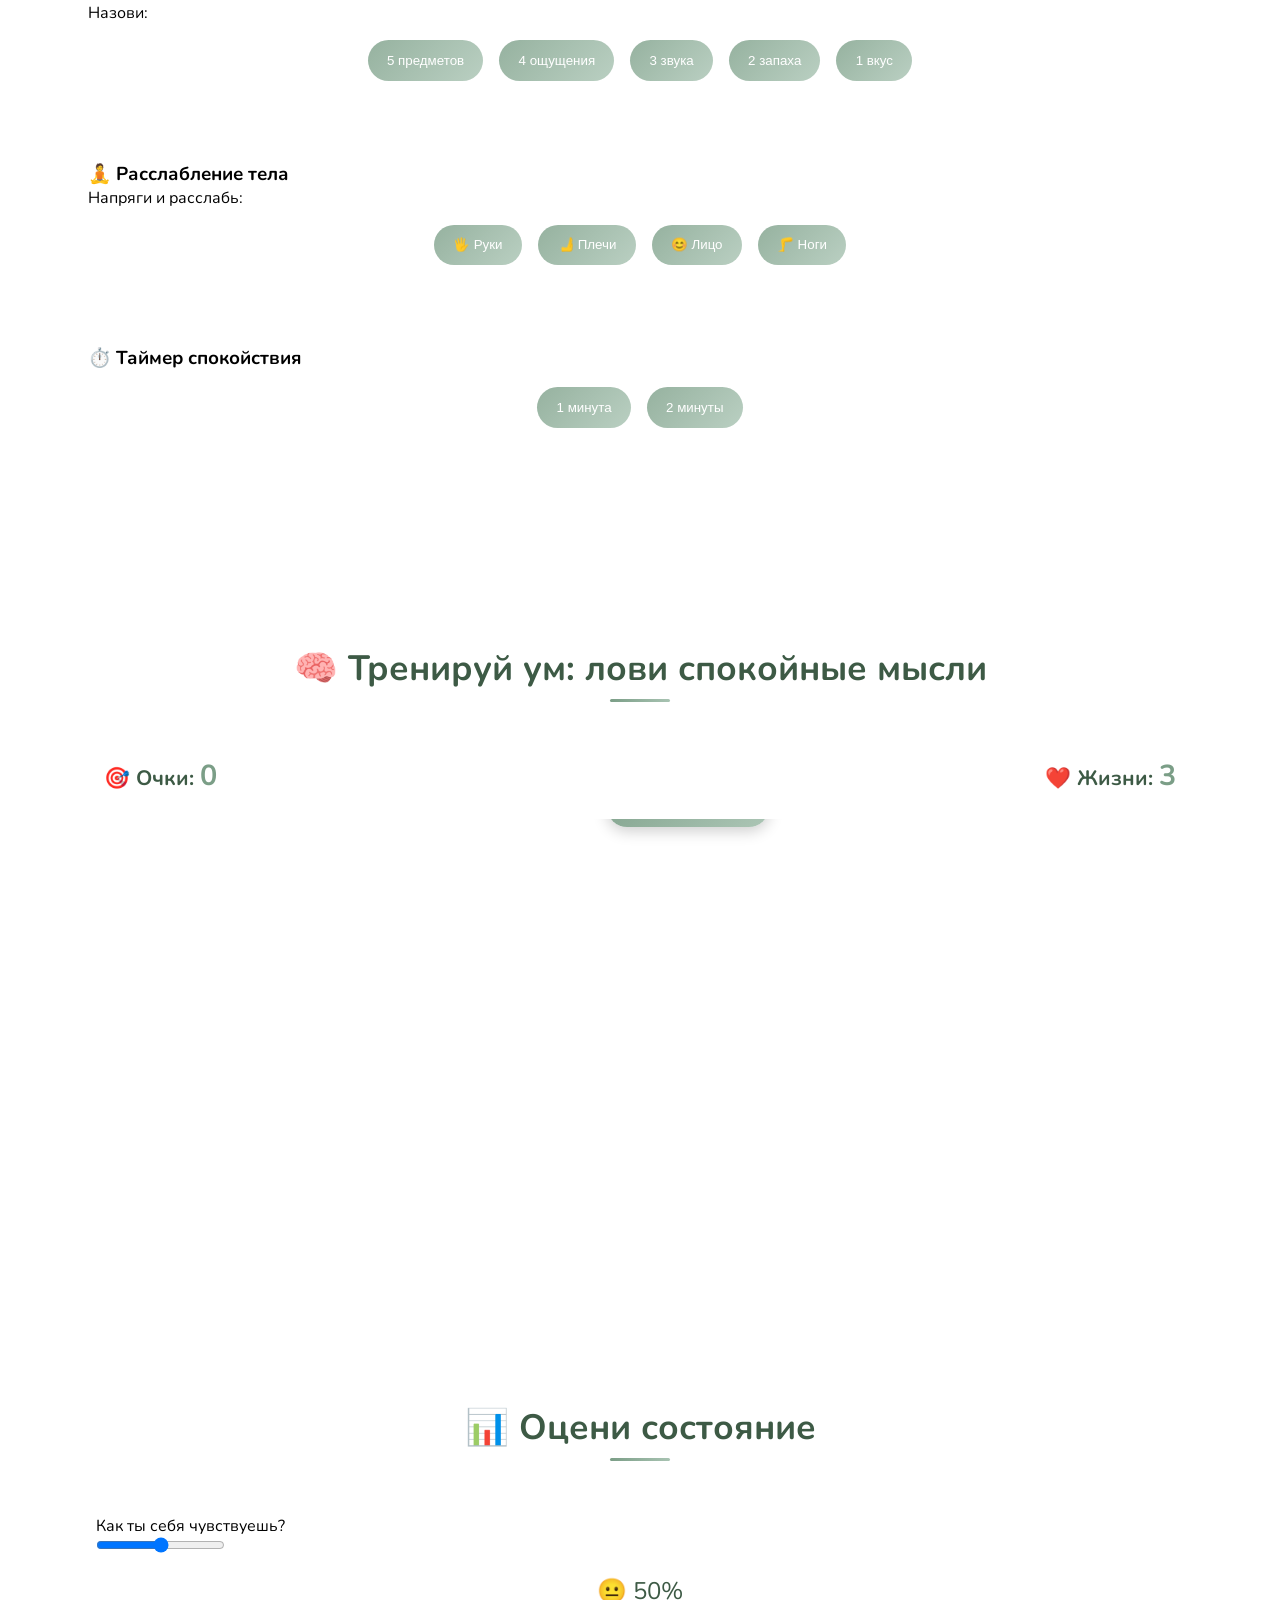
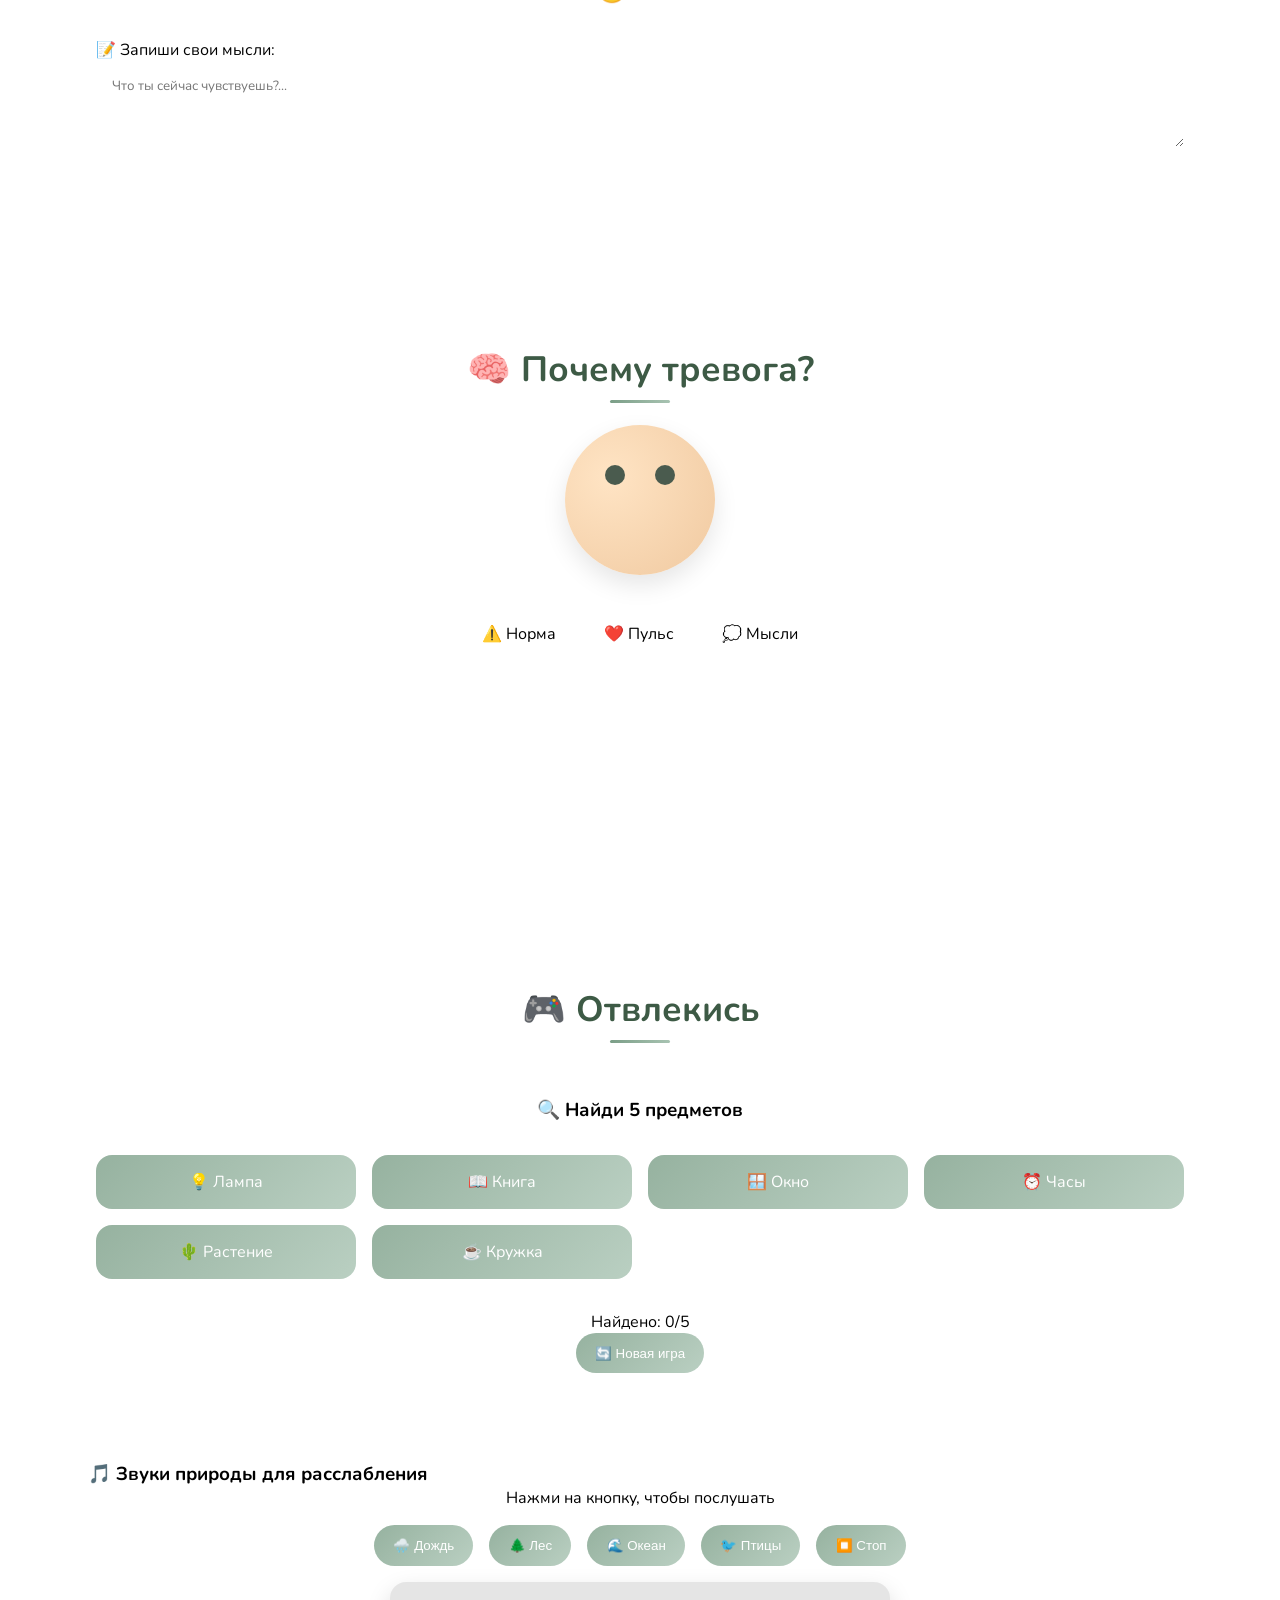
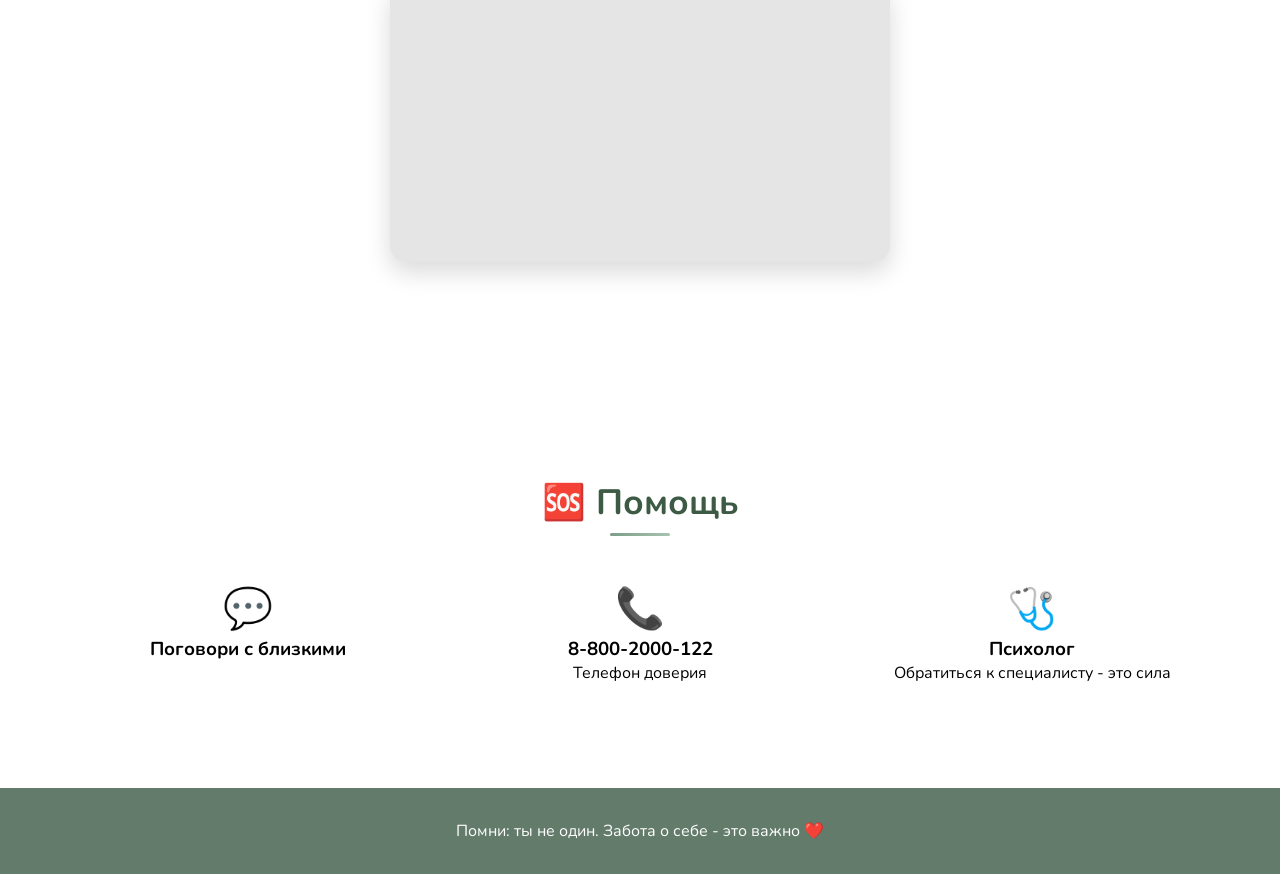
==== commit 7b39329a: "Update index.html" ====
--- a/index.html
+++ b/index.html
@@ -513,8 +513,8 @@
 
     .dust-particle {
         position: fixed;
-        width: 6px;
-        height: 6px;
+        width: 5px;
+        height: 5px;
         background: radial-gradient(circle, #e8d5a8, #c4a87a);
         border-radius: 50%;
         pointer-events: none;
@@ -1019,7 +1019,7 @@
                     <div class="game-item" data-item="кружка">☕ Кружка</div>
                 </div>
                 <p>Найдено: <span id="foundCount">0</span>/5</p>
-                <button class="sense-btn" onclick="resetGameFind()">🔄 Новая игра</button>
+                <button class="sense-btn" onclick="resetFindGame()">🔄 Новая игра</button>
             </div>
             
             <div class="method-card" style="margin-top: 2rem;">
@@ -1061,6 +1061,7 @@
     const ctx = canvas.getContext('2d');
     let particles = [];
     let mouseX = 0, mouseY = 0;
+    let animationId = null;
 
     function resizeCanvas() {
         canvas.width = window.innerWidth;
@@ -1072,8 +1073,8 @@
             this.x = Math.random() * canvas.width;
             this.y = Math.random() * canvas.height;
             this.size = Math.random() * 3 + 1;
-            this.speedX = Math.random() * 1 - 0.5;
-            this.speedY = Math.random() * 1 - 0.5;
+            this.speedX = Math.random() * 0.5 - 0.25;
+            this.speedY = Math.random() * 0.5 - 0.25;
             this.color = `rgba(123, 158, 135, ${Math.random() * 0.3 + 0.1})`;
         }
         update() {
@@ -1084,7 +1085,7 @@
             const distance = Math.sqrt(dx * dx + dy * dy);
             if (distance < 100) {
                 const angle = Math.atan2(dy, dx);
-                const force = (100 - distance) / 1000;
+                const force = (100 - distance) / 1500;
                 this.x -= Math.cos(angle) * force;
                 this.y -= Math.sin(angle) * force;
             }
@@ -1102,21 +1103,27 @@
     }
 
     function initParticles() {
-        for (let i = 0; i < 100; i++) particles.push(new Particle());
+        particles = [];
+        for (let i = 0; i < 80; i++) {
+            particles.push(new Particle());
+        }
     }
 
     function animateParticles() {
+        if (!ctx) return;
         ctx.clearRect(0, 0, canvas.width, canvas.height);
         particles.forEach(p => { p.update(); p.draw(); });
-        requestAnimationFrame(animateParticles);
+        animationId = requestAnimationFrame(animateParticles);
     }
 
     function createClouds() {
         const container = document.getElementById('clouds');
-        for (let i = 0; i < 5; i++) {
+        if (!container) return;
+        container.innerHTML = '';
+        for (let i = 0; i < 4; i++) {
             const cloud = document.createElement('div');
             cloud.className = 'cloud';
-            const size = Math.random() * 200 + 100;
+            const size = Math.random() * 180 + 80;
             cloud.style.width = size + 'px';
             cloud.style.height = (size * 0.6) + 'px';
             cloud.style.top = Math.random() * 100 + '%';
@@ -1129,10 +1136,12 @@
 
     function createBubbles() {
         const container = document.getElementById('bubblesContainer');
-        for (let i = 0; i < 30; i++) {
+        if (!container) return;
+        container.innerHTML = '';
+        for (let i = 0; i < 25; i++) {
             const bubble = document.createElement('div');
             bubble.className = 'bubble-particle';
-            const size = Math.random() * 60 + 20;
+            const size = Math.random() * 50 + 15;
             bubble.style.width = size + 'px';
             bubble.style.height = size + 'px';
             bubble.style.left = Math.random() * 100 + '%';
@@ -1148,17 +1157,16 @@
         notification.innerHTML = `${emoji} ${message}`;
         document.body.appendChild(notification);
         setTimeout(() => {
-            notification.style.animation = 'fadeOut 0.5s ease';
-            setTimeout(() => notification.remove(), 500);
-        }, 3000);
-    }
-
-    // ========== ИГРА: ЛОВИ СПОКОЙНЫЕ МЫСЛИ С ЭФФЕКТОМ ПЫЛИ ==========
+            if (notification.parentNode) notification.remove();
+        }, 2500);
+    }
+
+    // ========== ИГРА: ЛОВИ СПОКОЙНЫЕ МЫСЛИ ==========
     let gameActive = true;
-    let score = 0;
-    let lives = 3;
-    let fallingInterval = null;
-    let thoughtsArray = [];
+    let gameScore = 0;
+    let gameLives = 3;
+    let gameInterval = null;
+    let gameThoughts = [];
     
     const calmThoughts = [
         "✨ Я в безопасности", "🌸 Всё хорошо", "💪 Я справлюсь", 
@@ -1171,7 +1179,7 @@
         "😰 Вдруг случится что-то плохое?", "😥 Я не справлюсь", 
         "😨 Всё идет не так", "😞 Я недостаточно хороша", 
         "😖 А если они обо мне плохо подумают?", "😩 Я не вывожу",
-        "😭 Всё бессмысленно", "😤 Почему всё против меня?"
+        "😭 Всё бессмысленно"
     ];
     
     function getRandomThought() {
@@ -1181,7 +1189,6 @@
         return { text: thought, type: isCalm ? 'calm' : 'anxious' };
     }
     
-    // Функция создания эффекта рассыпания в пыль
     function createDustExplosion(element, isCalm) {
         const rect = element.getBoundingClientRect();
         const centerX = rect.left + rect.width / 2;
@@ -1191,20 +1198,20 @@
         
         const dustColor = isCalm ? 
             ['#7B9E87', '#A8C3B2', '#8BAB97', '#6B8E77', '#9BC0A8'] : 
-            ['#c87a7a', '#e8a0a0', '#b86565', '#d48a8a', '#e0b0b0'];
-        
-        const particleCount = isCalm ? 35 : 30;
+            ['#c87a7a', '#e8a0a0', '#b86565', '#d48a8a'];
+        
+        const particleCount = Math.min(isCalm ? 25 : 20, 30);
         
         for (let i = 0; i < particleCount; i++) {
             const particle = document.createElement('div');
             particle.className = 'dust-particle';
             
             const angle = Math.random() * Math.PI * 2;
-            const distance = 50 + Math.random() * 80;
+            const distance = 40 + Math.random() * 70;
             const dx = Math.cos(angle) * distance;
             const dy = Math.sin(angle) * distance - 30;
             
-            const size = 3 + Math.random() * 6;
+            const size = 3 + Math.random() * 5;
             particle.style.width = size + 'px';
             particle.style.height = size + 'px';
             particle.style.background = `radial-gradient(circle, ${dustColor[Math.floor(Math.random() * dustColor.length)]}, ${dustColor[0]})`;
@@ -1220,32 +1227,6 @@
             document.body.appendChild(particle);
             setTimeout(() => { if (particle.parentNode) particle.remove(); }, duration * 1000);
         }
-        
-        if (isCalm) {
-            for (let i = 0; i < 12; i++) {
-                const spark = document.createElement('div');
-                spark.style.position = 'fixed';
-                spark.style.width = '2px';
-                spark.style.height = '2px';
-                spark.style.background = '#FFD700';
-                spark.style.borderRadius = '50%';
-                spark.style.left = (centerX - 1) + 'px';
-                spark.style.top = (centerY - 1) + 'px';
-                spark.style.pointerEvents = 'none';
-                spark.style.zIndex = '1001';
-                
-                const angleSpark = Math.random() * Math.PI * 2;
-                const distSpark = 30 + Math.random() * 60;
-                const dxSpark = Math.cos(angleSpark) * distSpark;
-                const dySpark = Math.sin(angleSpark) * distSpark - 20;
-                
-                spark.style.animation = `dustFly 0.5s ease-out forwards`;
-                spark.style.setProperty('--dx', dxSpark + 'px');
-                spark.style.setProperty('--dy', dySpark + 'px');
-                document.body.appendChild(spark);
-                setTimeout(() => spark.remove(), 500);
-            }
-        }
     }
     
     function createFallingThought() {
@@ -1261,7 +1242,8 @@
             thoughtEl.classList.add('anxious');
         }
         thoughtEl.textContent = thought.text;
-        thoughtEl.style.left = Math.random() * (gameArea.clientWidth - 100) + 'px';
+        const maxLeft = Math.max(0, gameArea.clientWidth - 150);
+        thoughtEl.style.left = Math.random() * maxLeft + 'px';
         thoughtEl.style.top = '-50px';
         
         thoughtEl.onclick = (e) => {
@@ -1271,34 +1253,31 @@
             createDustExplosion(thoughtEl, thought.type === 'calm');
             
             if (thought.type === 'calm') {
-                score += 10;
+                gameScore += 10;
                 updateGameUI();
-                showMessage('+10 🌟', '#7B9E87');
-                setTimeout(() => {
-                    const index = thoughtsArray.indexOf(thoughtEl);
-                    if (index > -1) thoughtsArray.splice(index, 1);
-                }, 300);
+                showGameMessage('+10 🌟', '#7B9E87');
             } else {
-                lives--;
+                gameLives--;
                 updateGameUI();
-                showMessage('❌ -1 жизнь', '#c87a7a');
-                if (lives <= 0) {
-                    setTimeout(() => endGame(), 300);
+                showGameMessage('❌ -1 жизнь', '#c87a7a');
+                if (gameLives <= 0) {
+                    setTimeout(() => endGame(), 200);
                 }
-                setTimeout(() => {
-                    const index = thoughtsArray.indexOf(thoughtEl);
-                    if (index > -1) thoughtsArray.splice(index, 1);
-                }, 300);
             }
             
             if (thoughtEl.fallInterval) clearInterval(thoughtEl.fallInterval);
+            setTimeout(() => {
+                if (thoughtEl.parentNode) thoughtEl.remove();
+                const index = gameThoughts.indexOf(thoughtEl);
+                if (index > -1) gameThoughts.splice(index, 1);
+            }, 300);
         };
         
         gameArea.appendChild(thoughtEl);
-        thoughtsArray.push(thoughtEl);
+        gameThoughts.push(thoughtEl);
         
         let posY = -50;
-        const speed = 1.5 + Math.random() * 1.5;
+        const speed = 1.2 + Math.random() * 1.2;
         const fallInterval = setInterval(() => {
             if (!thoughtEl.parentNode) {
                 clearInterval(fallInterval);
@@ -1311,16 +1290,16 @@
                 clearInterval(fallInterval);
                 if (thoughtEl.parentNode) {
                     if (thoughtEl.classList.contains('anxious')) {
-                        lives--;
+                        gameLives--;
                         updateGameUI();
-                        showMessage('⚠️ Тревожная мысль упала -1 жизнь', '#c87a7a');
-                        if (lives <= 0) endGame();
+                        showGameMessage('⚠️ Тревожная мысль упала -1 жизнь', '#c87a7a');
+                        if (gameLives <= 0) endGame();
                     } else {
-                        showMessage('😔 Ты пропустила поддержку...', '#e8a87c');
+                        showGameMessage('😔 Ты пропустила поддержку...', '#e8a87c');
                     }
                     thoughtEl.remove();
-                    const index = thoughtsArray.indexOf(thoughtEl);
-                    if (index > -1) thoughtsArray.splice(index, 1);
+                    const index = gameThoughts.indexOf(thoughtEl);
+                    if (index > -1) gameThoughts.splice(index, 1);
                 }
             }
         }, 16);
@@ -1329,11 +1308,13 @@
     }
     
     function updateGameUI() {
-        document.getElementById('gameScore').innerText = score;
-        document.getElementById('gameLives').innerText = lives;
-    }
-    
-    function showMessage(text, color = '#7B9E87') {
+        const scoreEl = document.getElementById('gameScore');
+        const livesEl = document.getElementById('gameLives');
+        if (scoreEl) scoreEl.innerText = gameScore;
+        if (livesEl) livesEl.innerText = gameLives;
+    }
+    
+    function showGameMessage(text, color = '#7B9E87') {
         const gameArea = document.getElementById('gameArea');
         if (!gameArea) return;
         const msg = document.createElement('div');
@@ -1343,32 +1324,32 @@
         gameArea.appendChild(msg);
         setTimeout(() => {
             if (msg.parentNode) msg.remove();
-        }, 2000);
+        }, 1500);
     }
     
     function endGame() {
         gameActive = false;
-        if (fallingInterval) clearInterval(fallingInterval);
-        
-        thoughtsArray.forEach(thought => {
+        if (gameInterval) clearInterval(gameInterval);
+        
+        gameThoughts.forEach(thought => {
             if (thought.fallInterval) clearInterval(thought.fallInterval);
             if (thought.parentNode) thought.remove();
         });
-        thoughtsArray = [];
+        gameThoughts = [];
         
         const gameContainer = document.querySelector('.game-container');
         if (gameContainer) {
             let message = '';
             let advice = '';
-            if (score >= 100) {
+            if (gameScore >= 100) {
                 message = '🎉 Отличный результат! 🎉';
-                advice = 'Ты хорошо умеешь отличать тревожные мысли от спокойных. Помни, что мысли — это не факты. Ты можешь выбирать, на чем фокусироваться. Продолжай в том же духе! 💪';
-            } else if (score >= 50) {
+                advice = 'Ты хорошо умеешь отличать тревожные мысли от спокойных. Помни, что мысли — это не факты. Продолжай в том же духе! 💪';
+            } else if (gameScore >= 50) {
                 message = '👍 Хороший результат! 👍';
-                advice = 'Ты на правильном пути. Попробуй в следующий раз обращать больше внимания на спокойные, поддерживающие мысли. Они помогают снизить тревогу. 🌿';
+                advice = 'Ты на правильном пути. Попробуй обращать больше внимания на спокойные, поддерживающие мысли. 🌿';
             } else {
                 message = '🌱 Ты справилась! 🌱';
-                advice = 'Тревога часто заставляет нас верить негативным мыслям. Тренируйся замечать спокойные мысли — это важный навык. Каждая твоя попытка делает тебя сильнее! 💚';
+                advice = 'Тревога часто заставляет нас верить негативным мыслям. Тренируйся замечать спокойные мысли — это важный навык. 💚';
             }
             
             const existingPanel = document.querySelector('.game-over-panel');
@@ -1378,7 +1359,7 @@
             panel.className = 'game-over-panel';
             panel.innerHTML = `
                 <h3>${message}</h3>
-                <div class="final-score">Твой счёт: ${score} очков</div>
+                <div class="final-score">Твой счёт: ${gameScore} очков</div>
                 <p>💭 ${advice}</p>
                 <button class="restart-btn" onclick="restartGame()">🎮 Играть снова</button>
             `;
@@ -1387,16 +1368,16 @@
     }
     
     function restartGame() {
-        if (fallingInterval) clearInterval(fallingInterval);
-        thoughtsArray.forEach(thought => {
+        if (gameInterval) clearInterval(gameInterval);
+        gameThoughts.forEach(thought => {
             if (thought.fallInterval) clearInterval(thought.fallInterval);
             if (thought.parentNode) thought.remove();
         });
-        thoughtsArray = [];
+        gameThoughts = [];
         
         gameActive = true;
-        score = 0;
-        lives = 3;
+        gameScore = 0;
+        gameLives = 3;
         updateGameUI();
         
         const panel = document.querySelector('.game-over-panel');
@@ -1406,12 +1387,12 @@
     }
     
     function startGameLoop() {
-        if (fallingInterval) clearInterval(fallingInterval);
-        fallingInterval = setInterval(() => {
+        if (gameInterval) clearInterval(gameInterval);
+        gameInterval = setInterval(() => {
             if (gameActive) {
                 createFallingThought();
             }
-        }, 1500);
+        }, 1800);
     }
     
     // ========== ВИДЕО СО ЗВУКАМИ ПРИРОДЫ ==========
@@ -1429,12 +1410,12 @@
         birds: '🐦 Пение птиц'
     };
     
-    const iframe = document.getElementById('rutubeFrame');
+    const videoIframe = document.getElementById('rutubeFrame');
     
     function playVideo(type) {
         const videoUrl = videoUrls[type];
-        if (!videoUrl) return;
-        iframe.src = videoUrl + '?autoplay=1&loop=1';
+        if (!videoUrl || !videoIframe) return;
+        videoIframe.src = videoUrl + '?autoplay=1&loop=1';
         const status = document.getElementById('soundStatus');
         if (status) {
             status.innerHTML = `🎵 Играет: ${videoTitles[type]} 🎵`;
@@ -1444,7 +1425,9 @@
     }
     
     function stopVideo() {
-        iframe.src = 'https://rutube.ru/play/embed/da2ad72a4458ca5c96c512af707bd0e9';
+        if (videoIframe) {
+            videoIframe.src = 'https://rutube.ru/play/embed/da2ad72a4458ca5c96c512af707bd0e9';
+        }
         const status = document.getElementById('soundStatus');
         if (status) {
             status.innerHTML = '🔇 Видео остановлено';
@@ -1456,7 +1439,7 @@
     // ========== ОСТАЛЬНЫЕ ФУНКЦИИ ==========
     let senseItems = [];
     let timerInterval = null;
-    let found = 0;
+    let findCount = 0;
     
     function addSense(item) {
         if(!senseItems.includes(item)) {
@@ -1495,8 +1478,7 @@
             'Тревога - это способ организма защитить тебя',
             'Глубокое дыхание активирует парасимпатическую нервную систему',
             'Физическая активность помогает снизить тревогу',
-            'Ты не одна, многие люди испытывают тревогу',
-            'Эта эмоция пройдет, как и все остальные'
+            'Ты не одна, многие люди испытывают тревогу'
         ];
         const randomFact = facts[Math.floor(Math.random() * facts.length)];
         showInfo(randomFact);
@@ -1521,19 +1503,19 @@
         }
     }
     
-    function initGameFind() {
+    function initFindGame() {
         const items = document.querySelectorAll('.game-item');
-        found = 0;
+        findCount = 0;
         items.forEach(el => {
             el.classList.remove('found');
             el.onclick = () => {
                 if(!el.classList.contains('found')) {
                     el.classList.add('found');
-                    found++;
+                    findCount++;
                     const countSpan = document.getElementById('foundCount');
-                    if(countSpan) countSpan.innerText = found;
+                    if(countSpan) countSpan.innerText = findCount;
                     showNotification(`Найден предмет: ${el.getAttribute('data-item')}`, '🔍');
-                    if(found === 5) {
+                    if(findCount === 5) {
                         showNotification('Поздравляю! Ты отлично справилась!', '🏆');
                     }
                 }
@@ -1543,8 +1525,8 @@
         if(countSpan) countSpan.innerText = '0';
     }
 
-    function resetGameFind() {
-        found = 0;
+    function resetFindGame() {
+        findCount = 0;
         const countSpan = document.getElementById('foundCount');
         if(countSpan) countSpan.innerText = '0';
         const items = document.querySelectorAll('.game-item');
@@ -1664,7 +1646,10 @@
         createClouds();
         createBubbles();
         
-        window.addEventListener('resize', resizeCanvas);
+        window.addEventListener('resize', () => {
+            resizeCanvas();
+            initParticles();
+        });
         
         document.addEventListener('mousemove', (e) => {
             mouseX = e.clientX;
@@ -1673,7 +1658,7 @@
         
         initMoodScale();
         initJournal();
-        initGameFind();
+        initFindGame();
         
         window.addEventListener('scroll', () => {
             const navbar = document.getElementById('navbar');
@@ -1693,3 +1678,5 @@
     </script>
 </body>
 </html>
+</body>
+</html>
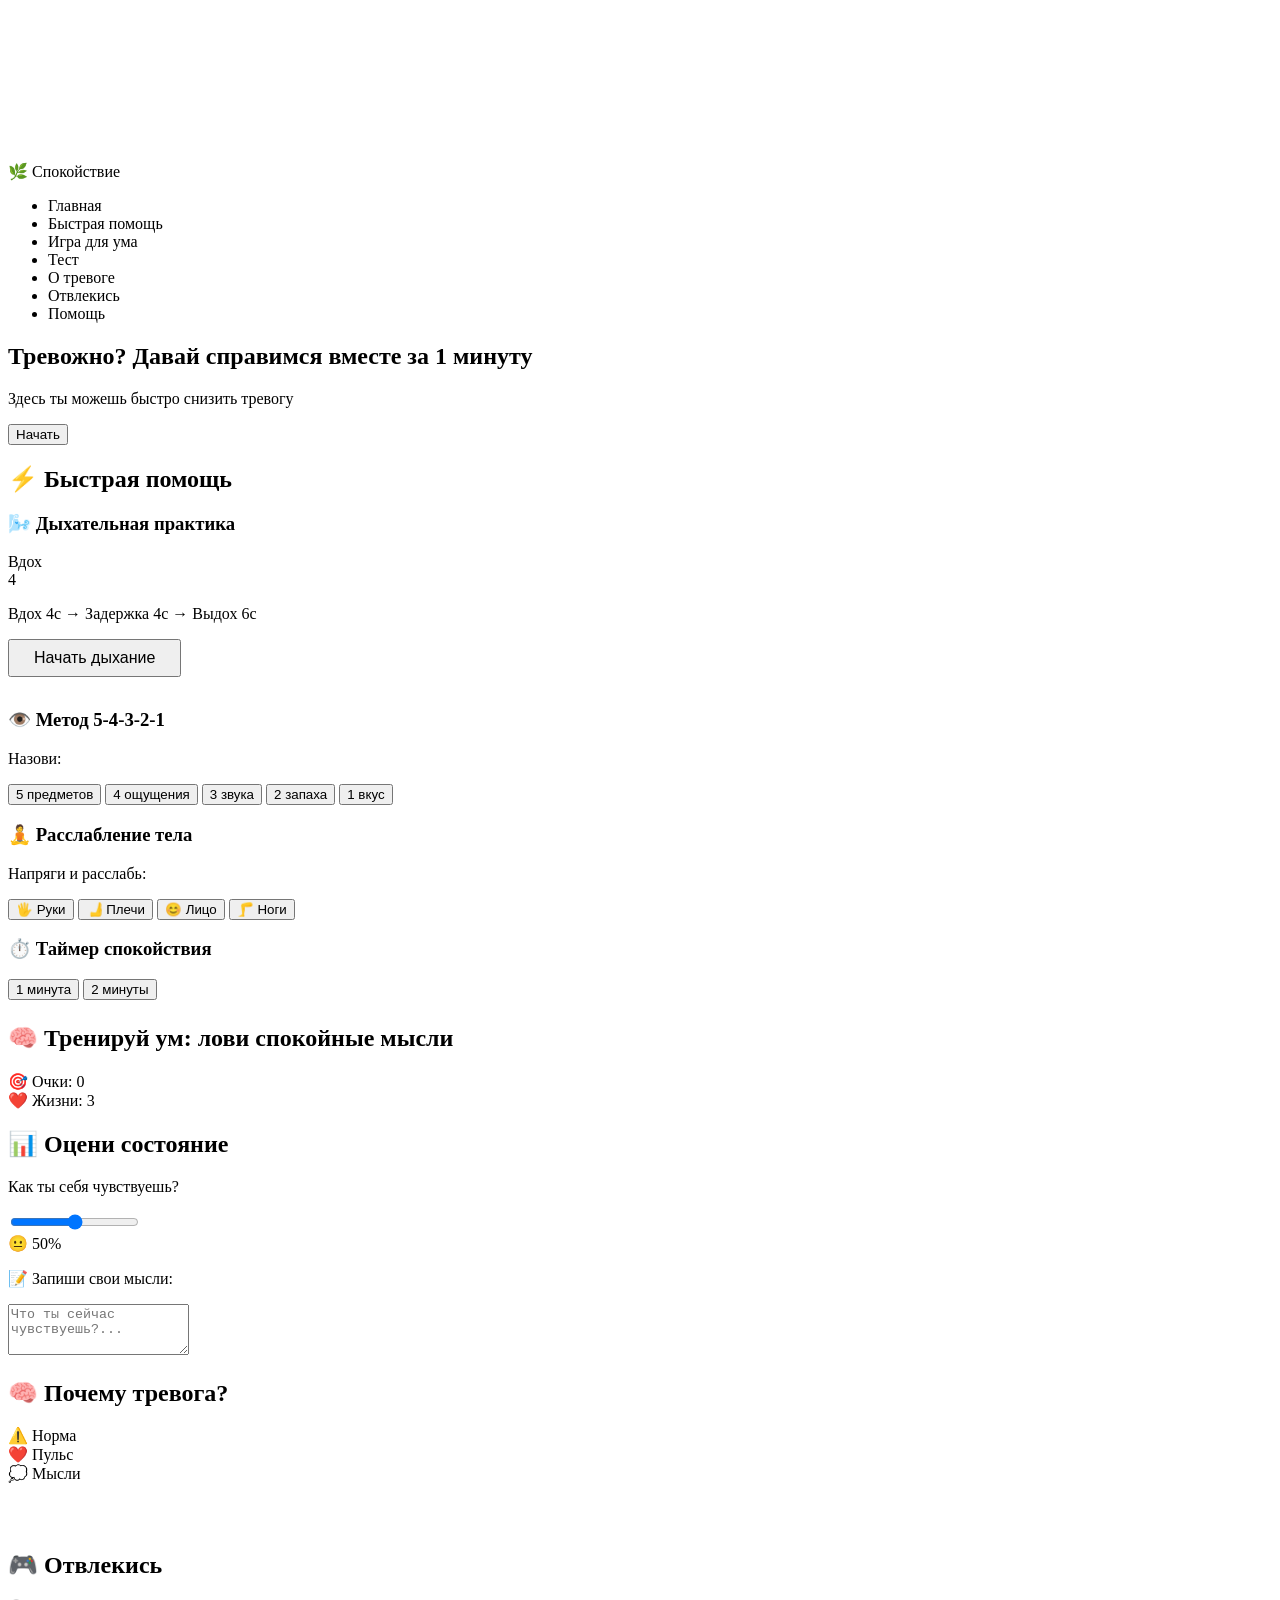
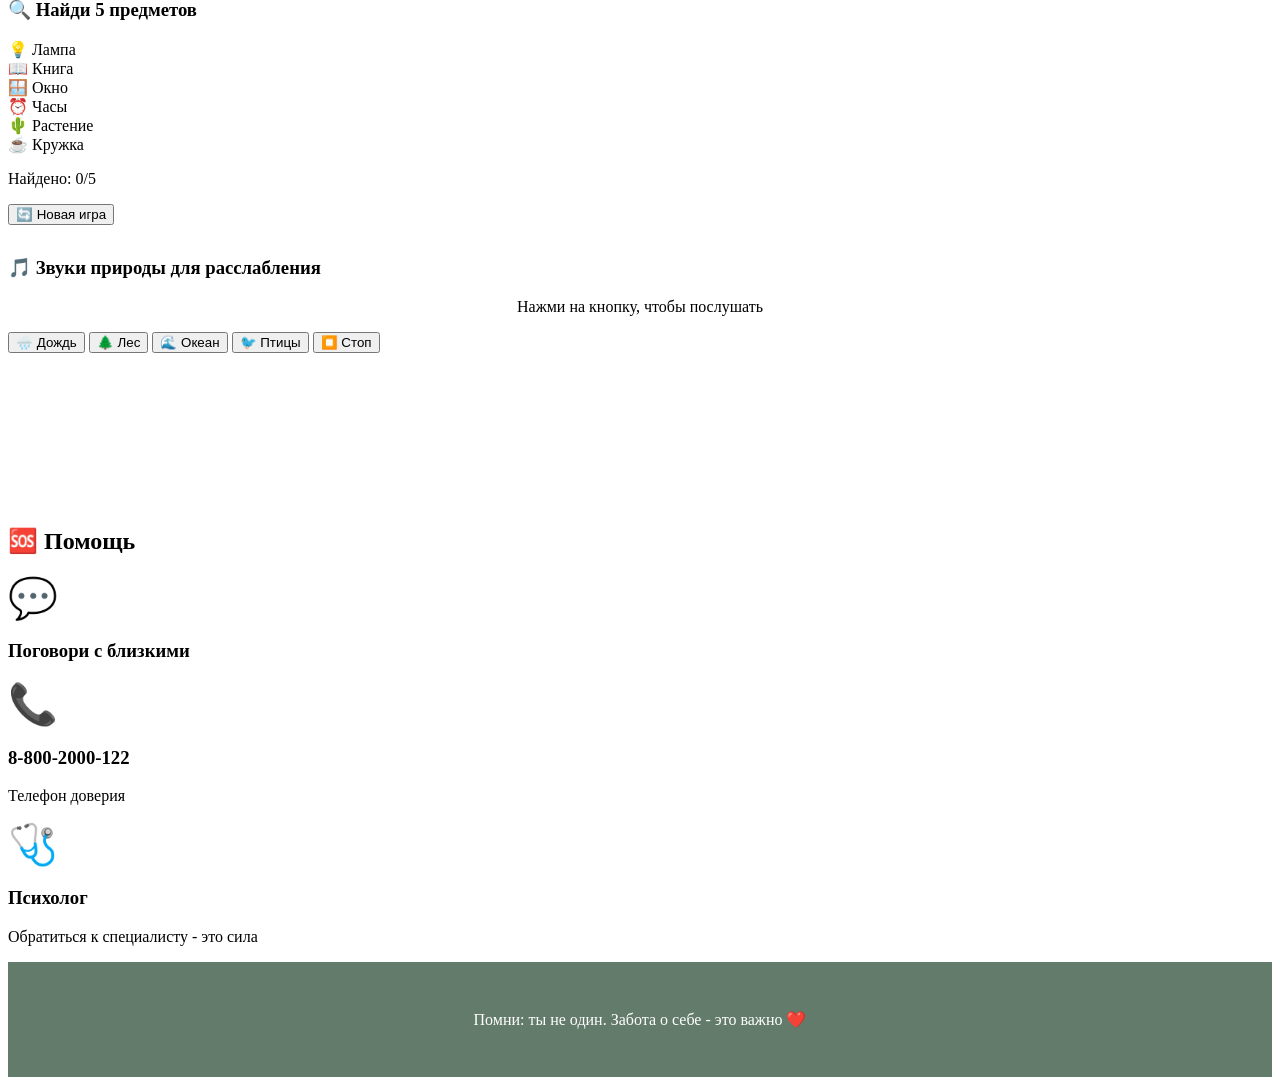
==== commit e904ed6e: "Update index.html" ====
--- a/index.html
+++ b/index.html
@@ -5,874 +5,7 @@
     <meta name="viewport" content="width=device-width, initial-scale=1.0, user-scalable=no">
     <title>Спокойствие - Помощь при тревоге</title>
     <link href="https://fonts.googleapis.com/css2?family=Nunito:wght@300;400;600;700;800&display=swap" rel="stylesheet">
-    
-    <style>
-    * {
-        margin: 0;
-        padding: 0;
-        box-sizing: border-box;
-    }
-
-    body {
-        font-family: 'Nunito', sans-serif;
-        min-height: 100vh;
-        overflow-x: hidden;
-        position: relative;
-    }
-
-    /* Канвас для частиц */
-    #particleCanvas {
-        position: fixed;
-        top: 0;
-        left: 0;
-        width: 100%;
-        height: 100%;
-        z-index: -2;
-        pointer-events: none;
-    }
-
-    /* Градиентный фон */
-    .gradient-bg {
-        position: fixed;
-        top: 0;
-        left: 0;
-        width: 100%;
-        height: 100%;
-        z-index: -3;
-        background: linear-gradient(135deg, 
-            #fdf4e3 0%,
-            #f0e6d2 15%,
-            #e8d5c4 30%,
-            #d4e2d4 50%,
-            #c5d9e8 70%,
-            #e8d5c4 85%,
-            #f0e6d2 100%);
-        background-size: 400% 400%;
-        animation: gradientFlow 20s ease infinite;
-    }
-
-    @keyframes gradientFlow {
-        0% { background-position: 0% 50%; }
-        25% { background-position: 50% 100%; }
-        50% { background-position: 100% 50%; }
-        75% { background-position: 50% 0%; }
-        100% { background-position: 0% 50%; }
-    }
-
-    /* Плавающие облака */
-    .cloud {
-        position: fixed;
-        background: rgba(255, 255, 255, 0.7);
-        border-radius: 1000px;
-        filter: blur(20px);
-        pointer-events: none;
-        z-index: -1;
-        animation: floatCloud 30s infinite linear;
-    }
-
-    @keyframes floatCloud {
-        0% { transform: translateX(-20%) translateY(0); }
-        50% { transform: translateX(20%) translateY(-20px); }
-        100% { transform: translateX(-20%) translateY(0); }
-    }
-
-    /* Плавающие пузырьки */
-    .bubble-particle {
-        position: fixed;
-        background: radial-gradient(circle, rgba(255,255,255,0.6), rgba(255,255,255,0.1));
-        border-radius: 50%;
-        pointer-events: none;
-        z-index: -1;
-        animation: floatBubble var(--duration, 15s) infinite ease-in-out;
-    }
-
-    @keyframes floatBubble {
-        0% { transform: translateY(100vh) scale(0); opacity: 0; }
-        20% { opacity: 0.6; }
-        80% { opacity: 0.3; }
-        100% { transform: translateY(-20vh) scale(1); opacity: 0; }
-    }
-
-    /* Навигация */
-    .navbar {
-        position: fixed;
-        top: 0;
-        width: 100%;
-        background: rgba(255, 255, 255, 0.85);
-        backdrop-filter: blur(15px);
-        padding: 1rem 5%;
-        display: flex;
-        justify-content: space-between;
-        align-items: center;
-        z-index: 1000;
-        box-shadow: 0 2px 20px rgba(0,0,0,0.05);
-        transition: all 0.3s;
-    }
-
-    .navbar.scrolled {
-        background: rgba(255, 255, 255, 0.95);
-        padding: 0.7rem 5%;
-    }
-
-    .logo {
-        font-size: 1.6rem;
-        font-weight: 700;
-        background: linear-gradient(135deg, #7B9E87, #A8C3B2);
-        -webkit-background-clip: text;
-        background-clip: text;
-        color: transparent;
-        transition: all 0.3s;
-    }
-
-    .logo:hover {
-        transform: scale(1.05);
-    }
-
-    .nav-links {
-        display: flex;
-        gap: 2rem;
-        list-style: none;
-    }
-
-    .nav-links a {
-        text-decoration: none;
-        color: #4A5B4E;
-        font-weight: 600;
-        transition: all 0.3s;
-        cursor: pointer;
-        position: relative;
-    }
-
-    .nav-links a::after {
-        content: '';
-        position: absolute;
-        bottom: -5px;
-        left: 50%;
-        transform: translateX(-50%);
-        width: 0;
-        height: 2px;
-        background: #7B9E87;
-        transition: width 0.3s;
-    }
-
-    .nav-links a:hover::after {
-        width: 100%;
-    }
-
-    .nav-links a:hover { color: #7B9E87; }
-
-    .hamburger {
-        display: none;
-        flex-direction: column;
-        gap: 5px;
-        cursor: pointer;
-    }
-
-    .hamburger span {
-        width: 25px;
-        height: 3px;
-        background: #4A5B4E;
-        transition: 0.3s;
-    }
-
-    /* Главный экран */
-    .hero {
-        min-height: 100vh;
-        display: flex;
-        align-items: center;
-        justify-content: center;
-        text-align: center;
-        padding: 2rem;
-    }
-
-    .hero-card {
-        background: rgba(255, 255, 255, 0.25);
-        backdrop-filter: blur(20px);
-        border-radius: 2rem;
-        padding: 3rem;
-        max-width: 600px;
-        animation: fadeInUp 0.8s ease;
-        border: 1px solid rgba(255,255,255,0.4);
-        transition: all 0.3s;
-    }
-
-    .hero-card:hover {
-        transform: translateY(-5px);
-        background: rgba(255, 255, 255, 0.3);
-        box-shadow: 0 20px 40px rgba(0,0,0,0.1);
-    }
-
-    .hero h1 {
-        font-size: 2.2rem;
-        background: linear-gradient(135deg, #3D5A45, #7B9E87);
-        -webkit-background-clip: text;
-        background-clip: text;
-        color: transparent;
-        margin-bottom: 1rem;
-    }
-
-    .hero p {
-        font-size: 1.2rem;
-        color: #5A6B5E;
-        margin-bottom: 2rem;
-    }
-
-    .start-btn {
-        background: linear-gradient(135deg, #7B9E87, #A8C3B2);
-        color: white;
-        border: none;
-        padding: 1rem 2.5rem;
-        font-size: 1.2rem;
-        border-radius: 50px;
-        cursor: pointer;
-        transition: all 0.3s;
-        font-weight: 700;
-        position: relative;
-        overflow: hidden;
-    }
-
-    .start-btn::before {
-        content: '';
-        position: absolute;
-        top: 50%;
-        left: 50%;
-        width: 0;
-        height: 0;
-        border-radius: 50%;
-        background: rgba(255,255,255,0.3);
-        transform: translate(-50%, -50%);
-        transition: width 0.6s, height 0.6s;
-    }
-
-    .start-btn:hover::before {
-        width: 300px;
-        height: 300px;
-    }
-
-    .start-btn:hover {
-        transform: translateY(-3px);
-        box-shadow: 0 10px 25px rgba(123,158,135,0.4);
-    }
-
-    /* Секции */
-    .section {
-        padding: 5rem 5%;
-        position: relative;
-    }
-
-    .container {
-        max-width: 1200px;
-        margin: 0 auto;
-    }
-
-    .section-title {
-        text-align: center;
-        font-size: 2.2rem;
-        color: #3D5A45;
-        margin-bottom: 2rem;
-        position: relative;
-        display: inline-block;
-        width: 100%;
-    }
-
-    .section-title::after {
-        content: '';
-        position: absolute;
-        bottom: -10px;
-        left: 50%;
-        transform: translateX(-50%);
-        width: 60px;
-        height: 3px;
-        background: linear-gradient(90deg, #7B9E87, #A8C3B2);
-        border-radius: 3px;
-    }
-
-    /* Дыхательная практика */
-    .breath-card {
-        background: rgba(255,255,255,0.3);
-        backdrop-filter: blur(15px);
-        border-radius: 2rem;
-        padding: 2rem;
-        text-align: center;
-        max-width: 500px;
-        margin: 0 auto;
-        transition: all 0.3s;
-    }
-
-    .breath-card:hover {
-        transform: scale(1.02);
-        background: rgba(255,255,255,0.4);
-    }
-
-    .breath-circle {
-        width: 250px;
-        height: 250px;
-        margin: 2rem auto;
-        background: linear-gradient(135deg, #A8C3B2, #7B9E87);
-        border-radius: 50%;
-        display: flex;
-        align-items: center;
-        justify-content: center;
-        transition: transform 0.1s ease;
-        cursor: pointer;
-        box-shadow: 0 15px 35px rgba(0,0,0,0.1);
-        position: relative;
-    }
-
-    .breath-circle::before {
-        content: '';
-        position: absolute;
-        top: -10px;
-        left: -10px;
-        right: -10px;
-        bottom: -10px;
-        border-radius: 50%;
-        background: linear-gradient(135deg, #A8C3B2, #7B9E87);
-        opacity: 0.3;
-        z-index: -1;
-        transition: all 0.3s;
-    }
-
-    .breath-circle:hover::before {
-        top: -15px;
-        left: -15px;
-        right: -15px;
-        bottom: -15px;
-        opacity: 0.5;
-    }
-
-    .circle-inner {
-        width: 200px;
-        height: 200px;
-        background: rgba(255,255,255,0.95);
-        border-radius: 50%;
-        display: flex;
-        flex-direction: column;
-        align-items: center;
-        justify-content: center;
-    }
-
-    .breath-text {
-        font-size: 1.8rem;
-        font-weight: 700;
-        background: linear-gradient(135deg, #7B9E87, #A8C3B2);
-        -webkit-background-clip: text;
-        background-clip: text;
-        color: transparent;
-    }
-
-    .breath-timer {
-        font-size: 3rem;
-        font-weight: 300;
-        color: #4A5B4E;
-    }
-
-    /* Карточки методов */
-    .method-card {
-        background: rgba(255,255,255,0.3);
-        backdrop-filter: blur(15px);
-        border-radius: 1.5rem;
-        padding: 1.5rem;
-        margin: 1rem 0;
-        transition: all 0.3s;
-    }
-
-    .method-card:hover {
-        transform: translateX(5px);
-        background: rgba(255,255,255,0.4);
-    }
-
-    .sense-buttons {
-        display: flex;
-        flex-wrap: wrap;
-        gap: 1rem;
-        margin-top: 1rem;
-        justify-content: center;
-    }
-
-    .sense-btn {
-        background: linear-gradient(135deg, rgba(123,158,135,0.8), rgba(168,195,178,0.8));
-        color: white;
-        border: none;
-        padding: 0.8rem 1.2rem;
-        border-radius: 25px;
-        cursor: pointer;
-        transition: all 0.2s;
-        position: relative;
-        overflow: hidden;
-    }
-
-    .sense-btn:hover {
-        transform: scale(1.05);
-        background: linear-gradient(135deg, #7B9E87, #A8C3B2);
-    }
-
-    .sense-btn:active {
-        transform: scale(0.95);
-    }
-
-    /* Игра - Лови спокойные мысли */
-    .game-container {
-        background: rgba(255,255,255,0.3);
-        backdrop-filter: blur(15px);
-        border-radius: 2rem;
-        padding: 1.5rem;
-        text-align: center;
-        position: relative;
-        min-height: 500px;
-        overflow: hidden;
-    }
-
-    .game-stats {
-        display: flex;
-        justify-content: space-between;
-        align-items: center;
-        padding: 0.5rem 1rem;
-        background: rgba(255,255,255,0.5);
-        border-radius: 1rem;
-        margin-bottom: 1rem;
-        flex-wrap: wrap;
-        gap: 0.5rem;
-    }
-
-    .score-box, .lives-box {
-        font-size: 1.3rem;
-        font-weight: 700;
-        color: #3D5A45;
-    }
-
-    .score-box span, .lives-box span {
-        color: #7B9E87;
-        font-size: 1.8rem;
-    }
-
-    .game-area {
-        position: relative;
-        height: 400px;
-        overflow: hidden;
-        border-radius: 1rem;
-        background: rgba(255,255,255,0.2);
-        cursor: pointer;
-    }
-
-    .falling-thought {
-        position: absolute;
-        background: linear-gradient(135deg, rgba(123,158,135,0.95), rgba(168,195,178,0.95));
-        color: white;
-        padding: 0.6rem 1.2rem;
-        border-radius: 2rem;
-        font-size: 0.9rem;
-        font-weight: 600;
-        cursor: pointer;
-        white-space: nowrap;
-        box-shadow: 0 4px 15px rgba(0,0,0,0.2);
-        animation: bounce 0.3s ease;
-        z-index: 10;
-        transition: all 0.1s;
-    }
-
-    .falling-thought.anxious {
-        background: linear-gradient(135deg, rgba(200,120,120,0.95), rgba(180,100,100,0.95));
-    }
-
-    .falling-thought:hover {
-        transform: scale(1.05);
-    }
-
-    /* Анимация рассыпания в пыль */
-    @keyframes dustExplosion {
-        0% {
-            transform: scale(1);
-            opacity: 1;
-        }
-        30% {
-            transform: scale(1.3);
-            opacity: 0.8;
-        }
-        100% {
-            transform: scale(0);
-            opacity: 0;
-        }
-    }
-
-    @keyframes dustFly {
-        0% {
-            transform: translate(0, 0) scale(1);
-            opacity: 0.8;
-        }
-        100% {
-            transform: translate(var(--dx, 50px), var(--dy, -50px)) scale(0);
-            opacity: 0;
-        }
-    }
-
-    .falling-thought.dust-effect {
-        animation: dustExplosion 0.3s ease-out forwards;
-        pointer-events: none;
-    }
-
-    .dust-particle {
-        position: fixed;
-        width: 5px;
-        height: 5px;
-        background: radial-gradient(circle, #e8d5a8, #c4a87a);
-        border-radius: 50%;
-        pointer-events: none;
-        z-index: 1000;
-        box-shadow: 0 0 3px rgba(255,215,150,0.5);
-    }
-
-    @keyframes bounce {
-        0% { transform: scale(0); opacity: 0; }
-        80% { transform: scale(1.1); }
-        100% { transform: scale(1); opacity: 1; }
-    }
-
-    .game-message {
-        position: absolute;
-        top: 50%;
-        left: 50%;
-        transform: translate(-50%, -50%);
-        background: rgba(255,255,255,0.95);
-        padding: 1rem 2rem;
-        border-radius: 2rem;
-        font-weight: 700;
-        color: #3D5A45;
-        text-align: center;
-        z-index: 20;
-        pointer-events: none;
-        animation: fadeOutMsg 2s forwards;
-    }
-
-    @keyframes fadeOutMsg {
-        0% { opacity: 1; transform: translate(-50%, -50%) scale(1); }
-        80% { opacity: 1; }
-        100% { opacity: 0; transform: translate(-50%, -50%) scale(0.8); visibility: hidden; }
-    }
-
-    .game-over-panel {
-        position: absolute;
-        top: 50%;
-        left: 50%;
-        transform: translate(-50%, -50%);
-        background: rgba(255,255,255,0.98);
-        backdrop-filter: blur(10px);
-        padding: 2rem;
-        border-radius: 2rem;
-        text-align: center;
-        z-index: 30;
-        min-width: 280px;
-        box-shadow: 0 20px 40px rgba(0,0,0,0.2);
-    }
-
-    .game-over-panel h3 {
-        font-size: 1.8rem;
-        color: #3D5A45;
-        margin-bottom: 1rem;
-    }
-
-    .game-over-panel p {
-        margin: 0.5rem 0;
-        font-size: 1.1rem;
-    }
-
-    .game-over-panel .final-score {
-        font-size: 2rem;
-        font-weight: 700;
-        color: #7B9E87;
-        margin: 1rem 0;
-    }
-
-    .restart-btn {
-        background: #7B9E87;
-        color: white;
-        border: none;
-        padding: 0.8rem 1.5rem;
-        border-radius: 2rem;
-        font-size: 1rem;
-        cursor: pointer;
-        margin-top: 1rem;
-        transition: all 0.2s;
-    }
-
-    .restart-btn:hover {
-        transform: scale(1.05);
-        background: #6B8E77;
-    }
-
-    /* Шкала */
-    .scale-container {
-        background: rgba(255,255,255,0.3);
-        backdrop-filter: blur(15px);
-        border-radius: 2rem;
-        padding: 2rem;
-        transition: all 0.3s;
-    }
-
-    .scale-container:hover {
-        transform: translateY(-3px);
-        background: rgba(255,255,255,0.4);
-    }
-
-    .slider {
-        width: 100%;
-        height: 8px;
-        -webkit-appearance: none;
-        background: #D4C4A8;
-        border-radius: 5px;
-        outline: none;
-    }
-
-    .slider::-webkit-slider-thumb {
-        -webkit-appearance: none;
-        width: 25px;
-        height: 25px;
-        background: #7B9E87;
-        border-radius: 50%;
-        cursor: pointer;
-        box-shadow: 0 2px 10px rgba(0,0,0,0.2);
-        transition: all 0.2s;
-    }
-
-    .slider::-webkit-slider-thumb:hover {
-        transform: scale(1.2);
-    }
-
-    .scale-value {
-        text-align: center;
-        font-size: 1.5rem;
-        margin: 1rem 0;
-        color: #3D5A45;
-    }
-
-    .journal-area {
-        margin-top: 2rem;
-    }
-
-    .journal-area textarea {
-        width: 100%;
-        padding: 1rem;
-        border: none;
-        border-radius: 1rem;
-        background: rgba(255,255,255,0.7);
-        font-family: inherit;
-        resize: vertical;
-        transition: all 0.3s;
-    }
-
-    .journal-area textarea:focus {
-        outline: none;
-        background: rgba(255,255,255,0.9);
-        transform: scale(1.01);
-    }
-
-    /* Голова */
-    .head-container {
-        text-align: center;
-        position: relative;
-        min-height: 400px;
-    }
-
-    .animated-head {
-        width: 150px;
-        height: 150px;
-        background: radial-gradient(circle at 30% 35%, #FFE4C4, #F0C9A0);
-        border-radius: 50%;
-        margin: 0 auto 2rem;
-        position: relative;
-        animation: headBob 3s ease-in-out infinite;
-        box-shadow: 0 10px 25px rgba(0,0,0,0.1);
-        cursor: pointer;
-        transition: all 0.3s;
-    }
-
-    .animated-head:hover {
-        transform: scale(1.05);
-    }
-
-    @keyframes headBob {
-        0%, 100% { transform: translateY(0); }
-        50% { transform: translateY(-10px); }
-    }
-
-    .eyes {
-        position: absolute;
-        top: 40px;
-        left: 50%;
-        transform: translateX(-50%);
-        display: flex;
-        gap: 30px;
-    }
-
-    .eye {
-        width: 20px;
-        height: 20px;
-        background: #4A5B4E;
-        border-radius: 50%;
-        animation: blink 4s infinite;
-        transition: all 0.1s;
-    }
-
-    .animated-head:hover .eye {
-        transform: scale(1.3);
-    }
-
-    @keyframes blink {
-        0%, 94%, 100% { height: 20px; }
-        97% { height: 2px; }
-    }
-
-    .info-bubbles {
-        display: flex;
-        flex-wrap: wrap;
-        justify-content: center;
-        gap: 1rem;
-        margin-top: 2rem;
-    }
-
-    .info-bubble {
-        background: rgba(255,255,255,0.5);
-        backdrop-filter: blur(10px);
-        padding: 1rem;
-        border-radius: 2rem;
-        max-width: 200px;
-        animation: floatInfo 3s ease-in-out infinite;
-        cursor: pointer;
-        transition: all 0.3s;
-    }
-
-    .info-bubble:hover {
-        transform: scale(1.1);
-        background: rgba(255,255,255,0.7);
-    }
-
-    .info-bubble:nth-child(2) { animation-delay: 0.5s; }
-    .info-bubble:nth-child(3) { animation-delay: 1s; }
-
-    @keyframes floatInfo {
-        0%, 100% { transform: translateY(0); }
-        50% { transform: translateY(-8px); }
-    }
-
-    /* Игра "Найди предметы" */
-    .game-card {
-        background: rgba(255,255,255,0.3);
-        backdrop-filter: blur(15px);
-        border-radius: 2rem;
-        padding: 2rem;
-        text-align: center;
-    }
-
-    .game-area-find {
-        display: grid;
-        grid-template-columns: repeat(4, 1fr);
-        gap: 1rem;
-        margin: 2rem 0;
-    }
-
-    .game-item {
-        background: linear-gradient(135deg, rgba(123,158,135,0.8), rgba(168,195,178,0.8));
-        padding: 1rem;
-        border-radius: 1rem;
-        cursor: pointer;
-        transition: all 0.3s;
-        color: white;
-    }
-
-    .game-item:hover {
-        transform: translateY(-3px) scale(1.05);
-        background: linear-gradient(135deg, #7B9E87, #A8C3B2);
-    }
-
-    .game-item.found { 
-        opacity: 0.4; 
-        cursor: default;
-        transform: scale(0.95);
-    }
-
-    /* Видео плеер */
-    .video-player {
-        width: 100%;
-        max-width: 500px;
-        margin: 1rem auto 0;
-        border-radius: 1rem;
-        overflow: hidden;
-        box-shadow: 0 10px 25px rgba(0,0,0,0.15);
-        background: rgba(0,0,0,0.1);
-    }
-
-    .video-player iframe {
-        width: 100%;
-        height: 280px;
-        border: none;
-        display: block;
-    }
-
-    /* Помощь */
-    .help-grid {
-        display: grid;
-        grid-template-columns: repeat(auto-fit, minmax(280px, 1fr));
-        gap: 1.5rem;
-    }
-
-    .help-card {
-        background: rgba(255,255,255,0.4);
-        backdrop-filter: blur(12px);
-        border-radius: 1.5rem;
-        padding: 1.5rem;
-        text-align: center;
-        transition: all 0.3s;
-    }
-
-    .help-card:hover {
-        transform: translateY(-5px);
-        background: rgba(255,255,255,0.6);
-        box-shadow: 0 10px 25px rgba(0,0,0,0.1);
-    }
-
-    /* Уведомление */
-    .notification {
-        position: fixed;
-        bottom: 20px;
-        right: 20px;
-        background: rgba(255,255,255,0.95);
-        backdrop-filter: blur(10px);
-        padding: 1rem 1.5rem;
-        border-radius: 1rem;
-        box-shadow: 0 5px 20px rgba(0,0,0,0.15);
-        z-index: 2000;
-        animation: notificationPop 0.5s ease;
-        border-left: 4px solid #7B9E87;
-        font-weight: 500;
-        color: #3D5A45;
-    }
-
-    @keyframes notificationPop {
-        0% { transform: scale(0) translateY(20px); opacity: 0; }
-        50% { transform: scale(1.1) translateY(-10px); }
-        100% { transform: scale(1) translateY(0); opacity: 1; }
-    }
-
-    @media (max-width: 768px) {
-        .nav-links { display: none; }
-        .hamburger { display: flex; }
-        .nav-links.active { display: flex; flex-direction: column; position: absolute; top: 100%; left: 0; width: 100%; background: rgba(255,255,255,0.98); padding: 1rem; gap: 1rem; }
-        .hero h1 { font-size: 1.5rem; }
-        .breath-circle { width: 200px; height: 200px; }
-        .circle-inner { width: 160px; height: 160px; }
-        .game-area-find { grid-template-columns: repeat(2, 1fr); }
-        .video-player iframe { height: 200px; }
-        .falling-thought { font-size: 0.7rem; padding: 0.4rem 0.8rem; white-space: nowrap; }
-    }
-
-    @keyframes fadeInUp {
-        from { opacity: 0; transform: translateY(30px); }
-        to { opacity: 1; transform: translateY(0); }
-    }
-
-    button { cursor: pointer; transition: all 0.2s; }
-    button:active { transform: scale(0.98); }
-    </style>
+    <link rel="stylesheet" href="css/style.css">
 </head>
 <body>
     <canvas id="particleCanvas"></canvas>
@@ -956,7 +89,6 @@
         </div>
     </section>
 
-    <!-- ИГРА: ЛОВИ СПОКОЙНЫЕ МЫСЛИ -->
     <section id="mindGame" class="section">
         <div class="container">
             <h2 class="section-title">🧠 Тренируй ум: лови спокойные мысли</h2>
@@ -965,9 +97,7 @@
                     <div class="score-box">🎯 Очки: <span id="gameScore">0</span></div>
                     <div class="lives-box">❤️ Жизни: <span id="gameLives">3</span></div>
                 </div>
-                <div class="game-area" id="gameArea">
-                    <!-- Сюда будут падать мысли -->
-                </div>
+                <div class="game-area" id="gameArea"></div>
             </div>
         </div>
     </section>
@@ -1055,628 +185,6 @@
         <p>Помни: ты не один. Забота о себе - это важно ❤️</p>
     </footer>
 
-    <script>
-    // ========== ЖИВОЙ ФОН ==========
-    const canvas = document.getElementById('particleCanvas');
-    const ctx = canvas.getContext('2d');
-    let particles = [];
-    let mouseX = 0, mouseY = 0;
-    let animationId = null;
-
-    function resizeCanvas() {
-        canvas.width = window.innerWidth;
-        canvas.height = window.innerHeight;
-    }
-
-    class Particle {
-        constructor() {
-            this.x = Math.random() * canvas.width;
-            this.y = Math.random() * canvas.height;
-            this.size = Math.random() * 3 + 1;
-            this.speedX = Math.random() * 0.5 - 0.25;
-            this.speedY = Math.random() * 0.5 - 0.25;
-            this.color = `rgba(123, 158, 135, ${Math.random() * 0.3 + 0.1})`;
-        }
-        update() {
-            this.x += this.speedX;
-            this.y += this.speedY;
-            const dx = mouseX - this.x;
-            const dy = mouseY - this.y;
-            const distance = Math.sqrt(dx * dx + dy * dy);
-            if (distance < 100) {
-                const angle = Math.atan2(dy, dx);
-                const force = (100 - distance) / 1500;
-                this.x -= Math.cos(angle) * force;
-                this.y -= Math.sin(angle) * force;
-            }
-            if (this.x < 0) this.x = canvas.width;
-            if (this.x > canvas.width) this.x = 0;
-            if (this.y < 0) this.y = canvas.height;
-            if (this.y > canvas.height) this.y = 0;
-        }
-        draw() {
-            ctx.fillStyle = this.color;
-            ctx.beginPath();
-            ctx.arc(this.x, this.y, this.size, 0, Math.PI * 2);
-            ctx.fill();
-        }
-    }
-
-    function initParticles() {
-        particles = [];
-        for (let i = 0; i < 80; i++) {
-            particles.push(new Particle());
-        }
-    }
-
-    function animateParticles() {
-        if (!ctx) return;
-        ctx.clearRect(0, 0, canvas.width, canvas.height);
-        particles.forEach(p => { p.update(); p.draw(); });
-        animationId = requestAnimationFrame(animateParticles);
-    }
-
-    function createClouds() {
-        const container = document.getElementById('clouds');
-        if (!container) return;
-        container.innerHTML = '';
-        for (let i = 0; i < 4; i++) {
-            const cloud = document.createElement('div');
-            cloud.className = 'cloud';
-            const size = Math.random() * 180 + 80;
-            cloud.style.width = size + 'px';
-            cloud.style.height = (size * 0.6) + 'px';
-            cloud.style.top = Math.random() * 100 + '%';
-            cloud.style.left = Math.random() * 100 + '%';
-            cloud.style.animationDelay = Math.random() * 10 + 's';
-            cloud.style.animationDuration = Math.random() * 20 + 20 + 's';
-            container.appendChild(cloud);
-        }
-    }
-
-    function createBubbles() {
-        const container = document.getElementById('bubblesContainer');
-        if (!container) return;
-        container.innerHTML = '';
-        for (let i = 0; i < 25; i++) {
-            const bubble = document.createElement('div');
-            bubble.className = 'bubble-particle';
-            const size = Math.random() * 50 + 15;
-            bubble.style.width = size + 'px';
-            bubble.style.height = size + 'px';
-            bubble.style.left = Math.random() * 100 + '%';
-            bubble.style.setProperty('--duration', Math.random() * 15 + 10 + 's');
-            bubble.style.animationDelay = Math.random() * 10 + 's';
-            container.appendChild(bubble);
-        }
-    }
-
-    function showNotification(message, emoji = '✨') {
-        const notification = document.createElement('div');
-        notification.className = 'notification';
-        notification.innerHTML = `${emoji} ${message}`;
-        document.body.appendChild(notification);
-        setTimeout(() => {
-            if (notification.parentNode) notification.remove();
-        }, 2500);
-    }
-
-    // ========== ИГРА: ЛОВИ СПОКОЙНЫЕ МЫСЛИ ==========
-    let gameActive = true;
-    let gameScore = 0;
-    let gameLives = 3;
-    let gameInterval = null;
-    let gameThoughts = [];
-    
-    const calmThoughts = [
-        "✨ Я в безопасности", "🌸 Всё хорошо", "💪 Я справлюсь", 
-        "🌊 Это пройдет", "🍃 Дыши спокойно", "🌟 Я сильнее тревоги",
-        "💖 Я себя люблю", "🌙 Сейчас здесь и сейчас", "🕊️ Отпускаю страх",
-        "🌈 Всё наладится", "🌿 Я спокойна", "⭐ Я достойна счастья"
-    ];
-    
-    const anxiousThoughts = [
-        "😰 Вдруг случится что-то плохое?", "😥 Я не справлюсь", 
-        "😨 Всё идет не так", "😞 Я недостаточно хороша", 
-        "😖 А если они обо мне плохо подумают?", "😩 Я не вывожу",
-        "😭 Всё бессмысленно"
-    ];
-    
-    function getRandomThought() {
-        const isCalm = Math.random() > 0.5;
-        const list = isCalm ? calmThoughts : anxiousThoughts;
-        const thought = list[Math.floor(Math.random() * list.length)];
-        return { text: thought, type: isCalm ? 'calm' : 'anxious' };
-    }
-    
-    function createDustExplosion(element, isCalm) {
-        const rect = element.getBoundingClientRect();
-        const centerX = rect.left + rect.width / 2;
-        const centerY = rect.top + rect.height / 2;
-        
-        element.classList.add('dust-effect');
-        
-        const dustColor = isCalm ? 
-            ['#7B9E87', '#A8C3B2', '#8BAB97', '#6B8E77', '#9BC0A8'] : 
-            ['#c87a7a', '#e8a0a0', '#b86565', '#d48a8a'];
-        
-        const particleCount = Math.min(isCalm ? 25 : 20, 30);
-        
-        for (let i = 0; i < particleCount; i++) {
-            const particle = document.createElement('div');
-            particle.className = 'dust-particle';
-            
-            const angle = Math.random() * Math.PI * 2;
-            const distance = 40 + Math.random() * 70;
-            const dx = Math.cos(angle) * distance;
-            const dy = Math.sin(angle) * distance - 30;
-            
-            const size = 3 + Math.random() * 5;
-            particle.style.width = size + 'px';
-            particle.style.height = size + 'px';
-            particle.style.background = `radial-gradient(circle, ${dustColor[Math.floor(Math.random() * dustColor.length)]}, ${dustColor[0]})`;
-            particle.style.left = (centerX - size/2) + 'px';
-            particle.style.top = (centerY - size/2) + 'px';
-            particle.style.setProperty('--dx', dx + 'px');
-            particle.style.setProperty('--dy', dy + 'px');
-            
-            const duration = 0.4 + Math.random() * 0.3;
-            particle.style.animation = `dustFly ${duration}s ease-out forwards`;
-            particle.style.animationDelay = (Math.random() * 0.1) + 's';
-            
-            document.body.appendChild(particle);
-            setTimeout(() => { if (particle.parentNode) particle.remove(); }, duration * 1000);
-        }
-    }
-    
-    function createFallingThought() {
-        if (!gameActive) return;
-        
-        const gameArea = document.getElementById('gameArea');
-        if (!gameArea) return;
-        
-        const thought = getRandomThought();
-        const thoughtEl = document.createElement('div');
-        thoughtEl.className = 'falling-thought';
-        if (thought.type === 'anxious') {
-            thoughtEl.classList.add('anxious');
-        }
-        thoughtEl.textContent = thought.text;
-        const maxLeft = Math.max(0, gameArea.clientWidth - 150);
-        thoughtEl.style.left = Math.random() * maxLeft + 'px';
-        thoughtEl.style.top = '-50px';
-        
-        thoughtEl.onclick = (e) => {
-            e.stopPropagation();
-            if (!gameActive) return;
-            
-            createDustExplosion(thoughtEl, thought.type === 'calm');
-            
-            if (thought.type === 'calm') {
-                gameScore += 10;
-                updateGameUI();
-                showGameMessage('+10 🌟', '#7B9E87');
-            } else {
-                gameLives--;
-                updateGameUI();
-                showGameMessage('❌ -1 жизнь', '#c87a7a');
-                if (gameLives <= 0) {
-                    setTimeout(() => endGame(), 200);
-                }
-            }
-            
-            if (thoughtEl.fallInterval) clearInterval(thoughtEl.fallInterval);
-            setTimeout(() => {
-                if (thoughtEl.parentNode) thoughtEl.remove();
-                const index = gameThoughts.indexOf(thoughtEl);
-                if (index > -1) gameThoughts.splice(index, 1);
-            }, 300);
-        };
-        
-        gameArea.appendChild(thoughtEl);
-        gameThoughts.push(thoughtEl);
-        
-        let posY = -50;
-        const speed = 1.2 + Math.random() * 1.2;
-        const fallInterval = setInterval(() => {
-            if (!thoughtEl.parentNode) {
-                clearInterval(fallInterval);
-                return;
-            }
-            posY += speed;
-            thoughtEl.style.top = posY + 'px';
-            
-            if (posY > gameArea.clientHeight - 60) {
-                clearInterval(fallInterval);
-                if (thoughtEl.parentNode) {
-                    if (thoughtEl.classList.contains('anxious')) {
-                        gameLives--;
-                        updateGameUI();
-                        showGameMessage('⚠️ Тревожная мысль упала -1 жизнь', '#c87a7a');
-                        if (gameLives <= 0) endGame();
-                    } else {
-                        showGameMessage('😔 Ты пропустила поддержку...', '#e8a87c');
-                    }
-                    thoughtEl.remove();
-                    const index = gameThoughts.indexOf(thoughtEl);
-                    if (index > -1) gameThoughts.splice(index, 1);
-                }
-            }
-        }, 16);
-        
-        thoughtEl.fallInterval = fallInterval;
-    }
-    
-    function updateGameUI() {
-        const scoreEl = document.getElementById('gameScore');
-        const livesEl = document.getElementById('gameLives');
-        if (scoreEl) scoreEl.innerText = gameScore;
-        if (livesEl) livesEl.innerText = gameLives;
-    }
-    
-    function showGameMessage(text, color = '#7B9E87') {
-        const gameArea = document.getElementById('gameArea');
-        if (!gameArea) return;
-        const msg = document.createElement('div');
-        msg.className = 'game-message';
-        msg.textContent = text;
-        msg.style.color = color;
-        gameArea.appendChild(msg);
-        setTimeout(() => {
-            if (msg.parentNode) msg.remove();
-        }, 1500);
-    }
-    
-    function endGame() {
-        gameActive = false;
-        if (gameInterval) clearInterval(gameInterval);
-        
-        gameThoughts.forEach(thought => {
-            if (thought.fallInterval) clearInterval(thought.fallInterval);
-            if (thought.parentNode) thought.remove();
-        });
-        gameThoughts = [];
-        
-        const gameContainer = document.querySelector('.game-container');
-        if (gameContainer) {
-            let message = '';
-            let advice = '';
-            if (gameScore >= 100) {
-                message = '🎉 Отличный результат! 🎉';
-                advice = 'Ты хорошо умеешь отличать тревожные мысли от спокойных. Помни, что мысли — это не факты. Продолжай в том же духе! 💪';
-            } else if (gameScore >= 50) {
-                message = '👍 Хороший результат! 👍';
-                advice = 'Ты на правильном пути. Попробуй обращать больше внимания на спокойные, поддерживающие мысли. 🌿';
-            } else {
-                message = '🌱 Ты справилась! 🌱';
-                advice = 'Тревога часто заставляет нас верить негативным мыслям. Тренируйся замечать спокойные мысли — это важный навык. 💚';
-            }
-            
-            const existingPanel = document.querySelector('.game-over-panel');
-            if (existingPanel) existingPanel.remove();
-            
-            const panel = document.createElement('div');
-            panel.className = 'game-over-panel';
-            panel.innerHTML = `
-                <h3>${message}</h3>
-                <div class="final-score">Твой счёт: ${gameScore} очков</div>
-                <p>💭 ${advice}</p>
-                <button class="restart-btn" onclick="restartGame()">🎮 Играть снова</button>
-            `;
-            gameContainer.appendChild(panel);
-        }
-    }
-    
-    function restartGame() {
-        if (gameInterval) clearInterval(gameInterval);
-        gameThoughts.forEach(thought => {
-            if (thought.fallInterval) clearInterval(thought.fallInterval);
-            if (thought.parentNode) thought.remove();
-        });
-        gameThoughts = [];
-        
-        gameActive = true;
-        gameScore = 0;
-        gameLives = 3;
-        updateGameUI();
-        
-        const panel = document.querySelector('.game-over-panel');
-        if (panel) panel.remove();
-        
-        startGameLoop();
-    }
-    
-    function startGameLoop() {
-        if (gameInterval) clearInterval(gameInterval);
-        gameInterval = setInterval(() => {
-            if (gameActive) {
-                createFallingThought();
-            }
-        }, 1800);
-    }
-    
-    // ========== ВИДЕО СО ЗВУКАМИ ПРИРОДЫ ==========
-    const videoUrls = {
-        rain: 'https://rutube.ru/play/embed/da2ad72a4458ca5c96c512af707bd0e9',
-        forest: 'https://rutube.ru/play/embed/69a8e2aefcce232c75ab9be722f450af',
-        ocean: 'https://rutube.ru/play/embed/130c28ad909609c2ae4bb3e319a27542',
-        birds: 'https://rutube.ru/play/embed/deff4c5ee576ab9fd08efc08d5e5ea06'
-    };
-    
-    const videoTitles = {
-        rain: '🌧️ Шум дождя',
-        forest: '🌲 Звуки леса',
-        ocean: '🌊 Шум океана',
-        birds: '🐦 Пение птиц'
-    };
-    
-    const videoIframe = document.getElementById('rutubeFrame');
-    
-    function playVideo(type) {
-        const videoUrl = videoUrls[type];
-        if (!videoUrl || !videoIframe) return;
-        videoIframe.src = videoUrl + '?autoplay=1&loop=1';
-        const status = document.getElementById('soundStatus');
-        if (status) {
-            status.innerHTML = `🎵 Играет: ${videoTitles[type]} 🎵`;
-            status.style.color = '#7B9E87';
-        }
-        showNotification(`Включено: ${videoTitles[type]}`, '🎵');
-    }
-    
-    function stopVideo() {
-        if (videoIframe) {
-            videoIframe.src = 'https://rutube.ru/play/embed/da2ad72a4458ca5c96c512af707bd0e9';
-        }
-        const status = document.getElementById('soundStatus');
-        if (status) {
-            status.innerHTML = '🔇 Видео остановлено';
-            status.style.color = '';
-        }
-        showNotification('Видео остановлено', '🔇');
-    }
-
-    // ========== ОСТАЛЬНЫЕ ФУНКЦИИ ==========
-    let senseItems = [];
-    let timerInterval = null;
-    let findCount = 0;
-    
-    function addSense(item) {
-        if(!senseItems.includes(item)) {
-            senseItems.push(item);
-            const feedback = document.getElementById('senseFeedback');
-            if(feedback) {
-                feedback.innerHTML = `✓ Найдено: ${senseItems.join(', ')}<br>Отлично! Ты заземляешься.`;
-                showNotification(`+ ${item}`, '👁️');
-                if(senseItems.length >= 5) {
-                    feedback.innerHTML += '<br>🎉 Молодец! Тревога снижается!';
-                    showNotification('Ты справилась! Тревога отступает!', '🎉');
-                }
-            }
-        }
-    }
-
-    function relaxBody(part) {
-        const feedback = document.getElementById('relaxFeedback');
-        if(feedback) {
-            feedback.innerHTML = `✨ Расслабь ${part}... Чувствуешь тепло? ✨`;
-            showNotification(`Расслабь ${part}`, '🧘');
-            setTimeout(() => { feedback.innerHTML = ''; }, 2000);
-        }
-    }
-
-    function showInfo(msg) {
-        const display = document.getElementById('infoDisplay');
-        if(display) {
-            display.innerText = msg;
-            showNotification(msg, '💡');
-        }
-    }
-
-    function showRandomFact() {
-        const facts = [
-            'Тревога - это способ организма защитить тебя',
-            'Глубокое дыхание активирует парасимпатическую нервную систему',
-            'Физическая активность помогает снизить тревогу',
-            'Ты не одна, многие люди испытывают тревогу'
-        ];
-        const randomFact = facts[Math.floor(Math.random() * facts.length)];
-        showInfo(randomFact);
-    }
-
-    function startTimer(seconds) {
-        if(timerInterval) clearInterval(timerInterval);
-        let remaining = seconds;
-        const display = document.getElementById('timerDisplay');
-        if(display) {
-            display.innerText = `⏱️ ${remaining} сек`;
-            showNotification(`Таймер на ${seconds/60} минуту запущен`, '⏱️');
-            timerInterval = setInterval(() => {
-                remaining--;
-                display.innerText = `⏱️ ${remaining} сек`;
-                if(remaining <= 0) {
-                    clearInterval(timerInterval);
-                    display.innerText = '✅ Время вышло! Ты справилась.';
-                    showNotification('Время вышло! Ты молодец!', '✅');
-                }
-            }, 1000);
-        }
-    }
-    
-    function initFindGame() {
-        const items = document.querySelectorAll('.game-item');
-        findCount = 0;
-        items.forEach(el => {
-            el.classList.remove('found');
-            el.onclick = () => {
-                if(!el.classList.contains('found')) {
-                    el.classList.add('found');
-                    findCount++;
-                    const countSpan = document.getElementById('foundCount');
-                    if(countSpan) countSpan.innerText = findCount;
-                    showNotification(`Найден предмет: ${el.getAttribute('data-item')}`, '🔍');
-                    if(findCount === 5) {
-                        showNotification('Поздравляю! Ты отлично справилась!', '🏆');
-                    }
-                }
-            };
-        });
-        const countSpan = document.getElementById('foundCount');
-        if(countSpan) countSpan.innerText = '0';
-    }
-
-    function resetFindGame() {
-        findCount = 0;
-        const countSpan = document.getElementById('foundCount');
-        if(countSpan) countSpan.innerText = '0';
-        const items = document.querySelectorAll('.game-item');
-        items.forEach(el => el.classList.remove('found'));
-        showNotification('Игра перезапущена!', '🔄');
-    }
-
-    function initMoodScale() {
-        const scale = document.getElementById('moodScale');
-        const scaleVal = document.getElementById('scaleValue');
-        if(scale && scaleVal) {
-            scale.oninput = () => {
-                const val = scale.value;
-                let emoji;
-                if(val < 20) emoji = '😊';
-                else if(val < 40) emoji = '🙂';
-                else if(val < 60) emoji = '😐';
-                else if(val < 80) emoji = '😟';
-                else emoji = '😰';
-                scaleVal.innerText = `${emoji} ${val}%`;
-                localStorage.setItem('lastMood', val);
-                if(val < 30) showNotification('Ты можешь справиться, я рядом', '💪');
-            };
-            const savedMood = localStorage.getItem('lastMood');
-            if(savedMood) {
-                scale.value = savedMood;
-                const val = savedMood;
-                let emoji;
-                if(val < 20) emoji = '😊';
-                else if(val < 40) emoji = '🙂';
-                else if(val < 60) emoji = '😐';
-                else if(val < 80) emoji = '😟';
-                else emoji = '😰';
-                scaleVal.innerText = `${emoji} ${val}%`;
-            }
-        }
-    }
-
-    function initJournal() {
-        const notes = document.getElementById('journalNotes');
-        if(notes) {
-            const savedNotes = localStorage.getItem('journalNotes');
-            if(savedNotes) notes.value = savedNotes;
-            notes.oninput = () => {
-                localStorage.setItem('journalNotes', notes.value);
-                showNotification('Мысли сохранены', '📝');
-            };
-        }
-    }
-
-    function scrollToSection(id) {
-        const element = document.getElementById(id);
-        if(element) element.scrollIntoView({ behavior: 'smooth' });
-    }
-
-    function toggleMenu() {
-        const navLinks = document.querySelector('.nav-links');
-        if(navLinks) navLinks.classList.toggle('active');
-    }
-
-    // Дыхательная практика
-    let breathingActive = false;
-    let breathIntervalId = null;
-    let breathPhase = 0;
-
-    const breathPatterns = [
-        { text: 'Вдох', duration: 4, scale: 1.3 },
-        { text: 'Задержка', duration: 4, scale: 1.3 },
-        { text: 'Выдох', duration: 6, scale: 1 }
-    ];
-
-    function toggleBreathing() {
-        if(breathingActive) {
-            if(breathIntervalId) clearInterval(breathIntervalId);
-            breathingActive = false;
-            const breathText = document.getElementById('breathText');
-            if(breathText) breathText.innerText = 'Готов';
-            showNotification('Дыхание остановлено', '🌬️');
-        } else {
-            breathingActive = true;
-            breathPhase = 0;
-            runBreathCycle();
-            showNotification('Начинаем дыхательную практику', '🌬️');
-        }
-    }
-
-    function runBreathCycle() {
-        if(!breathingActive) return;
-        const pattern = breathPatterns[breathPhase];
-        const circle = document.getElementById('breathCircle');
-        const textEl = document.getElementById('breathText');
-        const timerEl = document.getElementById('breathTimer');
-        
-        if(textEl) textEl.innerText = pattern.text;
-        if(circle) circle.style.transform = `scale(${pattern.scale})`;
-        let timeLeft = pattern.duration;
-        if(timerEl) timerEl.innerText = timeLeft;
-        
-        const interval = setInterval(() => {
-            if(!breathingActive) { clearInterval(interval); return; }
-            timeLeft--;
-            if(timerEl) timerEl.innerText = timeLeft;
-            if(timeLeft <= 0) {
-                clearInterval(interval);
-                breathPhase = (breathPhase + 1) % breathPatterns.length;
-                runBreathCycle();
-            }
-        }, 1000);
-        breathIntervalId = interval;
-    }
-
-    // Запуск
-    document.addEventListener('DOMContentLoaded', () => {
-        resizeCanvas();
-        initParticles();
-        animateParticles();
-        createClouds();
-        createBubbles();
-        
-        window.addEventListener('resize', () => {
-            resizeCanvas();
-            initParticles();
-        });
-        
-        document.addEventListener('mousemove', (e) => {
-            mouseX = e.clientX;
-            mouseY = e.clientY;
-        });
-        
-        initMoodScale();
-        initJournal();
-        initFindGame();
-        
-        window.addEventListener('scroll', () => {
-            const navbar = document.getElementById('navbar');
-            if(window.scrollY > 50) {
-                navbar.classList.add('scrolled');
-            } else {
-                navbar.classList.remove('scrolled');
-            }
-        });
-        
-        startGameLoop();
-        
-        setTimeout(() => {
-            showNotification('Добро пожаловать! Я здесь, чтобы помочь ✨', '🌿');
-        }, 1000);
-    });
-    </script>
+    <script src="js/script.js"></script>
 </body>
 </html>
-</body>
-</html>
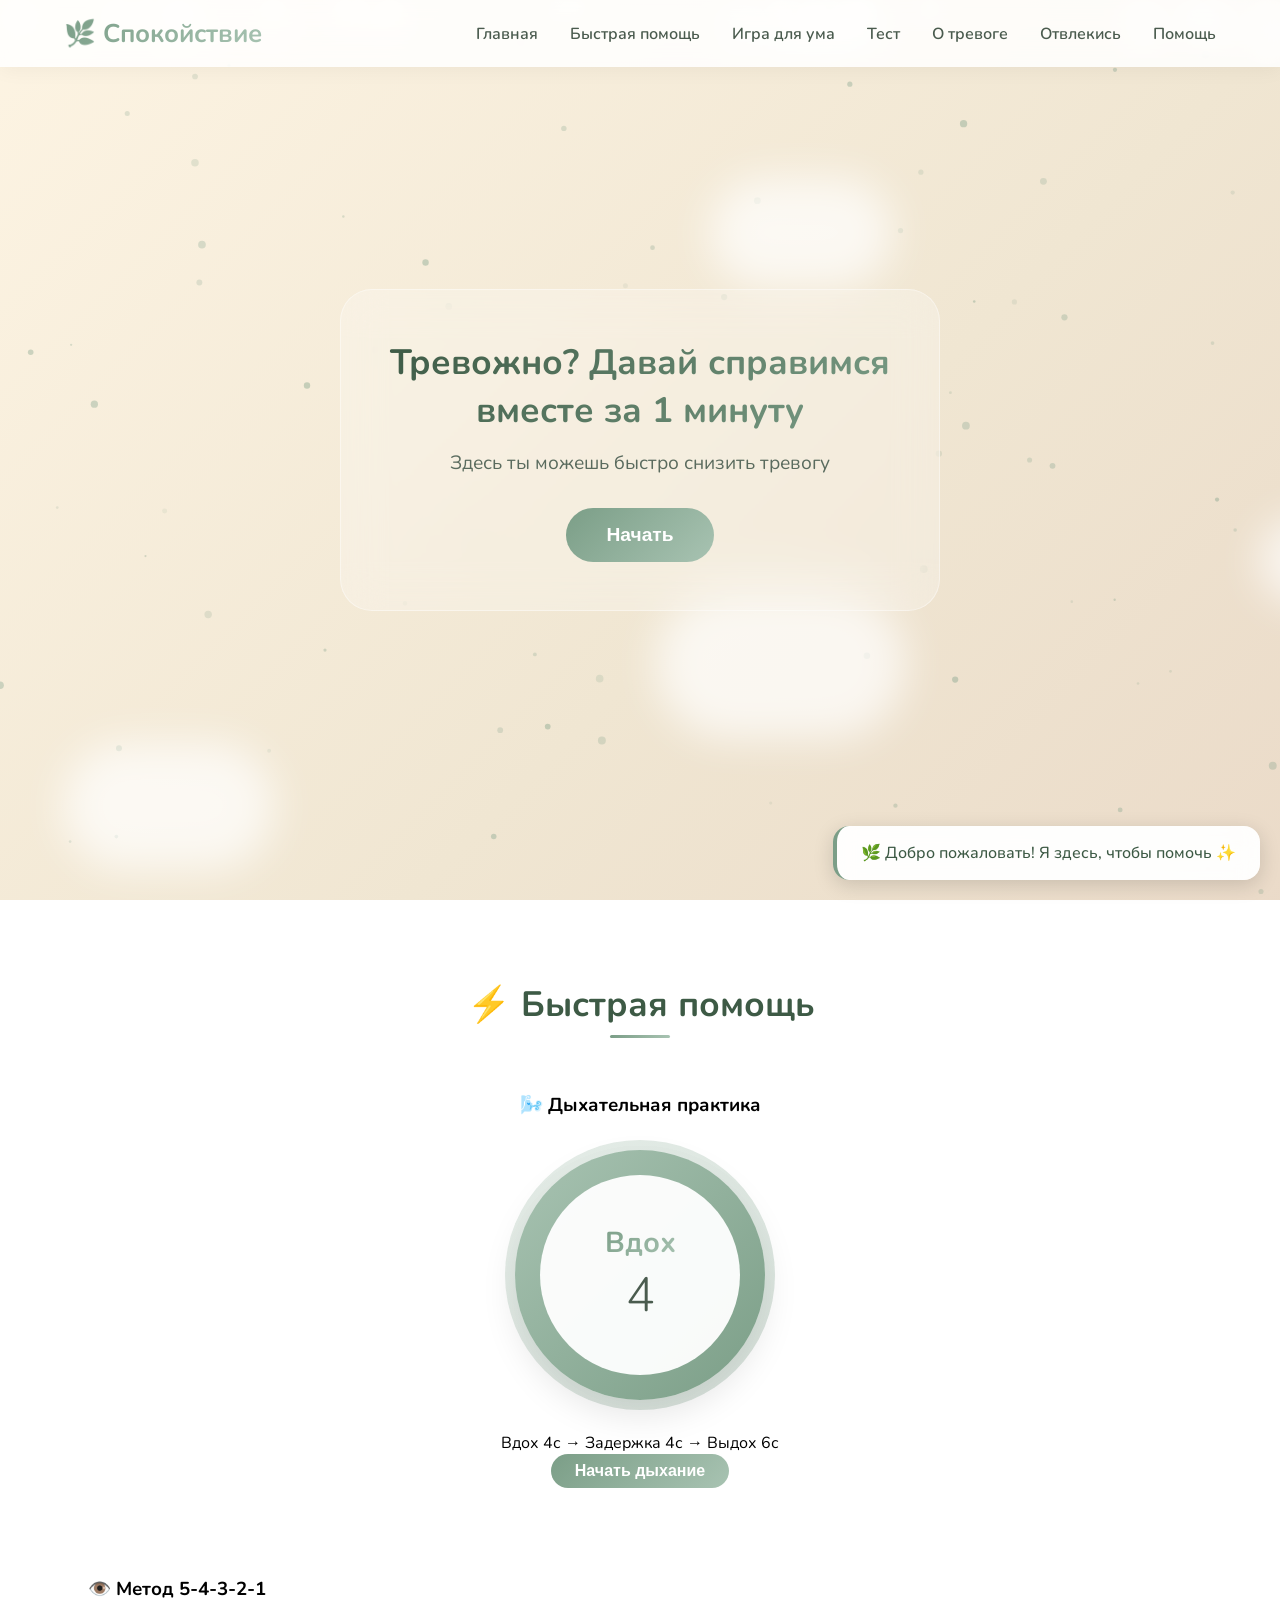
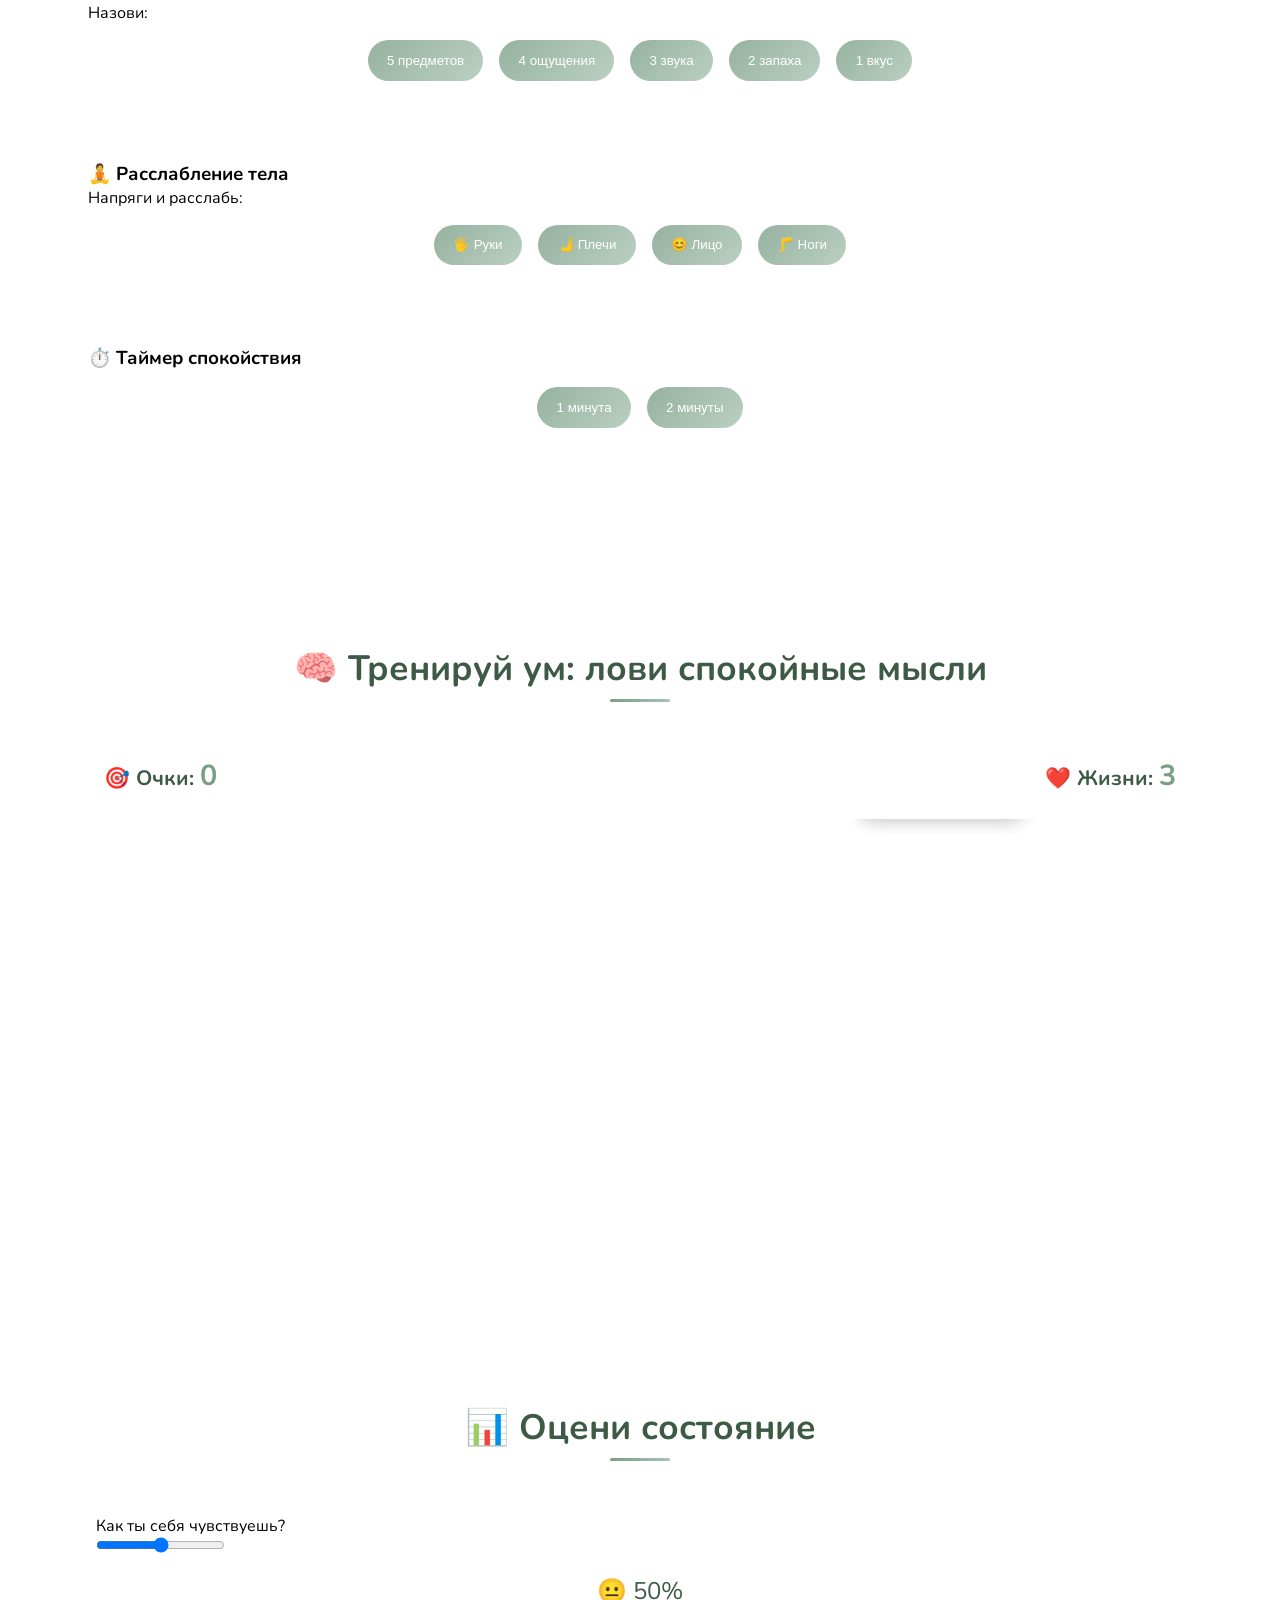
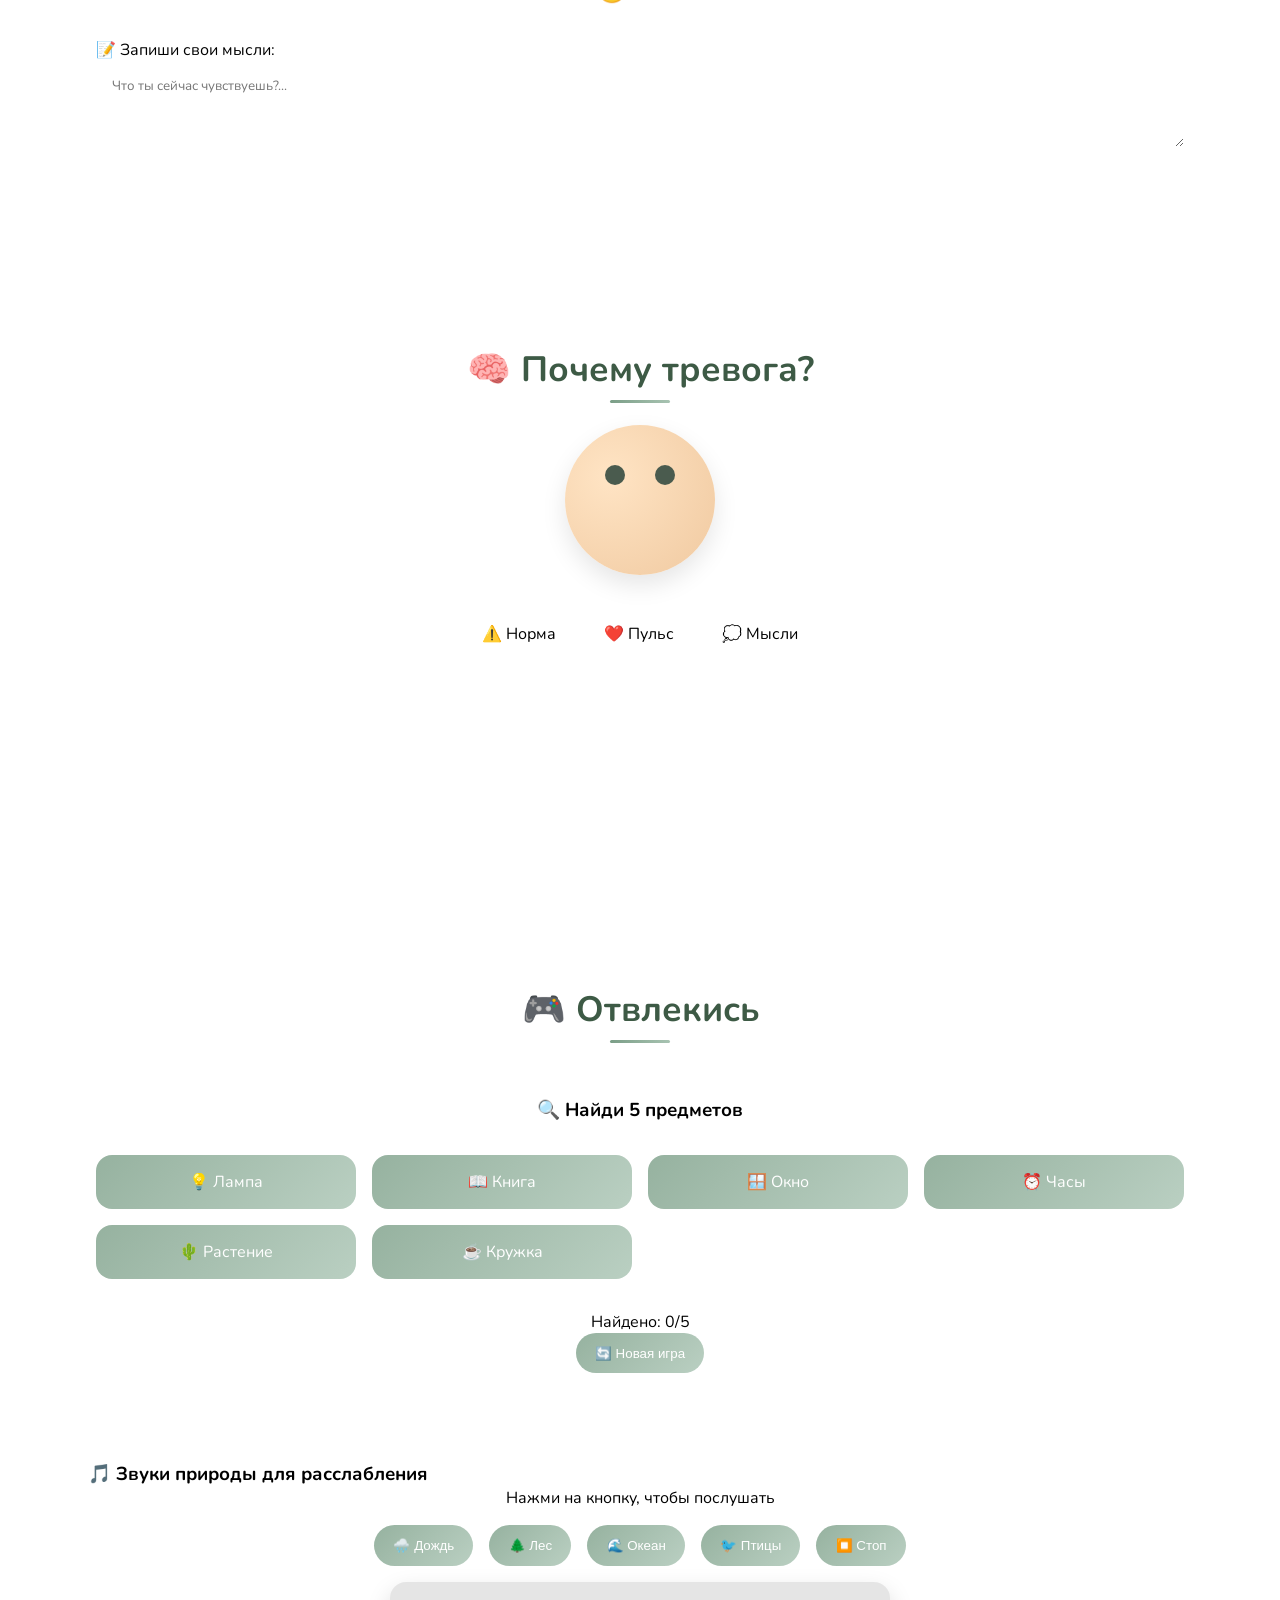
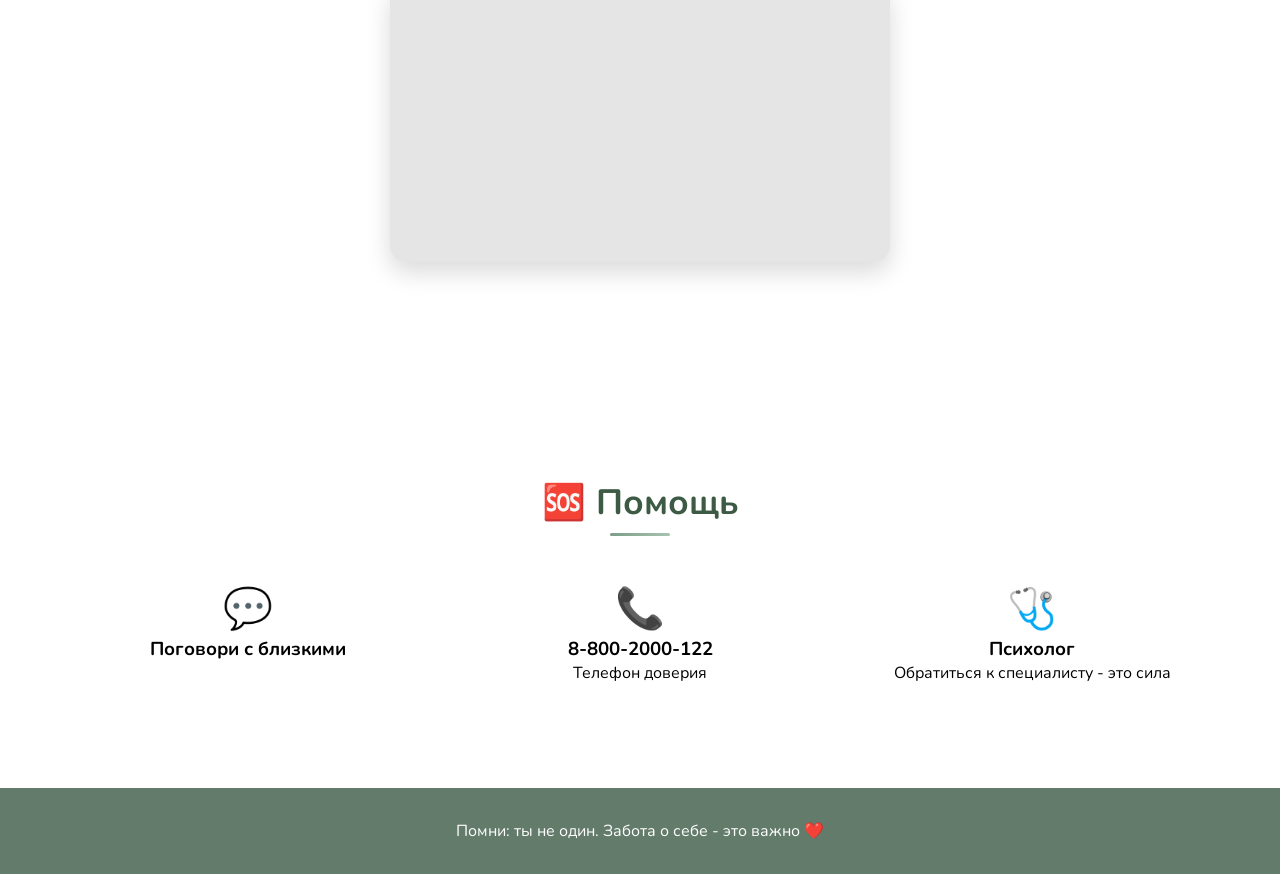
==== commit afac12a4: "Update index.html" ====
--- a/index.html
+++ b/index.html
@@ -5,7 +5,874 @@
     <meta name="viewport" content="width=device-width, initial-scale=1.0, user-scalable=no">
     <title>Спокойствие - Помощь при тревоге</title>
     <link href="https://fonts.googleapis.com/css2?family=Nunito:wght@300;400;600;700;800&display=swap" rel="stylesheet">
-    <link rel="stylesheet" href="css/style.css">
+    
+    <style>
+    * {
+        margin: 0;
+        padding: 0;
+        box-sizing: border-box;
+    }
+
+    body {
+        font-family: 'Nunito', sans-serif;
+        min-height: 100vh;
+        overflow-x: hidden;
+        position: relative;
+    }
+
+    /* Канвас для частиц */
+    #particleCanvas {
+        position: fixed;
+        top: 0;
+        left: 0;
+        width: 100%;
+        height: 100%;
+        z-index: -2;
+        pointer-events: none;
+    }
+
+    /* Градиентный фон */
+    .gradient-bg {
+        position: fixed;
+        top: 0;
+        left: 0;
+        width: 100%;
+        height: 100%;
+        z-index: -3;
+        background: linear-gradient(135deg, 
+            #fdf4e3 0%,
+            #f0e6d2 15%,
+            #e8d5c4 30%,
+            #d4e2d4 50%,
+            #c5d9e8 70%,
+            #e8d5c4 85%,
+            #f0e6d2 100%);
+        background-size: 400% 400%;
+        animation: gradientFlow 20s ease infinite;
+    }
+
+    @keyframes gradientFlow {
+        0% { background-position: 0% 50%; }
+        25% { background-position: 50% 100%; }
+        50% { background-position: 100% 50%; }
+        75% { background-position: 50% 0%; }
+        100% { background-position: 0% 50%; }
+    }
+
+    /* Плавающие облака */
+    .cloud {
+        position: fixed;
+        background: rgba(255, 255, 255, 0.7);
+        border-radius: 1000px;
+        filter: blur(20px);
+        pointer-events: none;
+        z-index: -1;
+        animation: floatCloud 30s infinite linear;
+    }
+
+    @keyframes floatCloud {
+        0% { transform: translateX(-20%) translateY(0); }
+        50% { transform: translateX(20%) translateY(-20px); }
+        100% { transform: translateX(-20%) translateY(0); }
+    }
+
+    /* Плавающие пузырьки */
+    .bubble-particle {
+        position: fixed;
+        background: radial-gradient(circle, rgba(255,255,255,0.6), rgba(255,255,255,0.1));
+        border-radius: 50%;
+        pointer-events: none;
+        z-index: -1;
+        animation: floatBubble var(--duration, 15s) infinite ease-in-out;
+    }
+
+    @keyframes floatBubble {
+        0% { transform: translateY(100vh) scale(0); opacity: 0; }
+        20% { opacity: 0.6; }
+        80% { opacity: 0.3; }
+        100% { transform: translateY(-20vh) scale(1); opacity: 0; }
+    }
+
+    /* Навигация */
+    .navbar {
+        position: fixed;
+        top: 0;
+        width: 100%;
+        background: rgba(255, 255, 255, 0.85);
+        backdrop-filter: blur(15px);
+        padding: 1rem 5%;
+        display: flex;
+        justify-content: space-between;
+        align-items: center;
+        z-index: 1000;
+        box-shadow: 0 2px 20px rgba(0,0,0,0.05);
+        transition: all 0.3s;
+    }
+
+    .navbar.scrolled {
+        background: rgba(255, 255, 255, 0.95);
+        padding: 0.7rem 5%;
+    }
+
+    .logo {
+        font-size: 1.6rem;
+        font-weight: 700;
+        background: linear-gradient(135deg, #7B9E87, #A8C3B2);
+        -webkit-background-clip: text;
+        background-clip: text;
+        color: transparent;
+        transition: all 0.3s;
+    }
+
+    .logo:hover {
+        transform: scale(1.05);
+    }
+
+    .nav-links {
+        display: flex;
+        gap: 2rem;
+        list-style: none;
+    }
+
+    .nav-links a {
+        text-decoration: none;
+        color: #4A5B4E;
+        font-weight: 600;
+        transition: all 0.3s;
+        cursor: pointer;
+        position: relative;
+    }
+
+    .nav-links a::after {
+        content: '';
+        position: absolute;
+        bottom: -5px;
+        left: 50%;
+        transform: translateX(-50%);
+        width: 0;
+        height: 2px;
+        background: #7B9E87;
+        transition: width 0.3s;
+    }
+
+    .nav-links a:hover::after {
+        width: 100%;
+    }
+
+    .nav-links a:hover { color: #7B9E87; }
+
+    .hamburger {
+        display: none;
+        flex-direction: column;
+        gap: 5px;
+        cursor: pointer;
+    }
+
+    .hamburger span {
+        width: 25px;
+        height: 3px;
+        background: #4A5B4E;
+        transition: 0.3s;
+    }
+
+    /* Главный экран */
+    .hero {
+        min-height: 100vh;
+        display: flex;
+        align-items: center;
+        justify-content: center;
+        text-align: center;
+        padding: 2rem;
+    }
+
+    .hero-card {
+        background: rgba(255, 255, 255, 0.25);
+        backdrop-filter: blur(20px);
+        border-radius: 2rem;
+        padding: 3rem;
+        max-width: 600px;
+        animation: fadeInUp 0.8s ease;
+        border: 1px solid rgba(255,255,255,0.4);
+        transition: all 0.3s;
+    }
+
+    .hero-card:hover {
+        transform: translateY(-5px);
+        background: rgba(255, 255, 255, 0.3);
+        box-shadow: 0 20px 40px rgba(0,0,0,0.1);
+    }
+
+    .hero h1 {
+        font-size: 2.2rem;
+        background: linear-gradient(135deg, #3D5A45, #7B9E87);
+        -webkit-background-clip: text;
+        background-clip: text;
+        color: transparent;
+        margin-bottom: 1rem;
+    }
+
+    .hero p {
+        font-size: 1.2rem;
+        color: #5A6B5E;
+        margin-bottom: 2rem;
+    }
+
+    .start-btn {
+        background: linear-gradient(135deg, #7B9E87, #A8C3B2);
+        color: white;
+        border: none;
+        padding: 1rem 2.5rem;
+        font-size: 1.2rem;
+        border-radius: 50px;
+        cursor: pointer;
+        transition: all 0.3s;
+        font-weight: 700;
+        position: relative;
+        overflow: hidden;
+    }
+
+    .start-btn::before {
+        content: '';
+        position: absolute;
+        top: 50%;
+        left: 50%;
+        width: 0;
+        height: 0;
+        border-radius: 50%;
+        background: rgba(255,255,255,0.3);
+        transform: translate(-50%, -50%);
+        transition: width 0.6s, height 0.6s;
+    }
+
+    .start-btn:hover::before {
+        width: 300px;
+        height: 300px;
+    }
+
+    .start-btn:hover {
+        transform: translateY(-3px);
+        box-shadow: 0 10px 25px rgba(123,158,135,0.4);
+    }
+
+    /* Секции */
+    .section {
+        padding: 5rem 5%;
+        position: relative;
+    }
+
+    .container {
+        max-width: 1200px;
+        margin: 0 auto;
+    }
+
+    .section-title {
+        text-align: center;
+        font-size: 2.2rem;
+        color: #3D5A45;
+        margin-bottom: 2rem;
+        position: relative;
+        display: inline-block;
+        width: 100%;
+    }
+
+    .section-title::after {
+        content: '';
+        position: absolute;
+        bottom: -10px;
+        left: 50%;
+        transform: translateX(-50%);
+        width: 60px;
+        height: 3px;
+        background: linear-gradient(90deg, #7B9E87, #A8C3B2);
+        border-radius: 3px;
+    }
+
+    /* Дыхательная практика */
+    .breath-card {
+        background: rgba(255,255,255,0.3);
+        backdrop-filter: blur(15px);
+        border-radius: 2rem;
+        padding: 2rem;
+        text-align: center;
+        max-width: 500px;
+        margin: 0 auto;
+        transition: all 0.3s;
+    }
+
+    .breath-card:hover {
+        transform: scale(1.02);
+        background: rgba(255,255,255,0.4);
+    }
+
+    .breath-circle {
+        width: 250px;
+        height: 250px;
+        margin: 2rem auto;
+        background: linear-gradient(135deg, #A8C3B2, #7B9E87);
+        border-radius: 50%;
+        display: flex;
+        align-items: center;
+        justify-content: center;
+        transition: transform 0.1s ease;
+        cursor: pointer;
+        box-shadow: 0 15px 35px rgba(0,0,0,0.1);
+        position: relative;
+    }
+
+    .breath-circle::before {
+        content: '';
+        position: absolute;
+        top: -10px;
+        left: -10px;
+        right: -10px;
+        bottom: -10px;
+        border-radius: 50%;
+        background: linear-gradient(135deg, #A8C3B2, #7B9E87);
+        opacity: 0.3;
+        z-index: -1;
+        transition: all 0.3s;
+    }
+
+    .breath-circle:hover::before {
+        top: -15px;
+        left: -15px;
+        right: -15px;
+        bottom: -15px;
+        opacity: 0.5;
+    }
+
+    .circle-inner {
+        width: 200px;
+        height: 200px;
+        background: rgba(255,255,255,0.95);
+        border-radius: 50%;
+        display: flex;
+        flex-direction: column;
+        align-items: center;
+        justify-content: center;
+    }
+
+    .breath-text {
+        font-size: 1.8rem;
+        font-weight: 700;
+        background: linear-gradient(135deg, #7B9E87, #A8C3B2);
+        -webkit-background-clip: text;
+        background-clip: text;
+        color: transparent;
+    }
+
+    .breath-timer {
+        font-size: 3rem;
+        font-weight: 300;
+        color: #4A5B4E;
+    }
+
+    /* Карточки методов */
+    .method-card {
+        background: rgba(255,255,255,0.3);
+        backdrop-filter: blur(15px);
+        border-radius: 1.5rem;
+        padding: 1.5rem;
+        margin: 1rem 0;
+        transition: all 0.3s;
+    }
+
+    .method-card:hover {
+        transform: translateX(5px);
+        background: rgba(255,255,255,0.4);
+    }
+
+    .sense-buttons {
+        display: flex;
+        flex-wrap: wrap;
+        gap: 1rem;
+        margin-top: 1rem;
+        justify-content: center;
+    }
+
+    .sense-btn {
+        background: linear-gradient(135deg, rgba(123,158,135,0.8), rgba(168,195,178,0.8));
+        color: white;
+        border: none;
+        padding: 0.8rem 1.2rem;
+        border-radius: 25px;
+        cursor: pointer;
+        transition: all 0.2s;
+        position: relative;
+        overflow: hidden;
+    }
+
+    .sense-btn:hover {
+        transform: scale(1.05);
+        background: linear-gradient(135deg, #7B9E87, #A8C3B2);
+    }
+
+    .sense-btn:active {
+        transform: scale(0.95);
+    }
+
+    /* Игра - Лови спокойные мысли */
+    .game-container {
+        background: rgba(255,255,255,0.3);
+        backdrop-filter: blur(15px);
+        border-radius: 2rem;
+        padding: 1.5rem;
+        text-align: center;
+        position: relative;
+        min-height: 500px;
+        overflow: hidden;
+    }
+
+    .game-stats {
+        display: flex;
+        justify-content: space-between;
+        align-items: center;
+        padding: 0.5rem 1rem;
+        background: rgba(255,255,255,0.5);
+        border-radius: 1rem;
+        margin-bottom: 1rem;
+        flex-wrap: wrap;
+        gap: 0.5rem;
+    }
+
+    .score-box, .lives-box {
+        font-size: 1.3rem;
+        font-weight: 700;
+        color: #3D5A45;
+    }
+
+    .score-box span, .lives-box span {
+        color: #7B9E87;
+        font-size: 1.8rem;
+    }
+
+    .game-area {
+        position: relative;
+        height: 400px;
+        overflow: hidden;
+        border-radius: 1rem;
+        background: rgba(255,255,255,0.2);
+        cursor: pointer;
+    }
+
+    .falling-thought {
+        position: absolute;
+        background: linear-gradient(135deg, rgba(123,158,135,0.95), rgba(168,195,178,0.95));
+        color: white;
+        padding: 0.6rem 1.2rem;
+        border-radius: 2rem;
+        font-size: 0.9rem;
+        font-weight: 600;
+        cursor: pointer;
+        white-space: nowrap;
+        box-shadow: 0 4px 15px rgba(0,0,0,0.2);
+        animation: bounce 0.3s ease;
+        z-index: 10;
+        transition: all 0.1s;
+    }
+
+    .falling-thought.anxious {
+        background: linear-gradient(135deg, rgba(200,120,120,0.95), rgba(180,100,100,0.95));
+    }
+
+    .falling-thought:hover {
+        transform: scale(1.05);
+    }
+
+    /* Анимация рассыпания в пыль */
+    @keyframes dustExplosion {
+        0% {
+            transform: scale(1);
+            opacity: 1;
+        }
+        30% {
+            transform: scale(1.3);
+            opacity: 0.8;
+        }
+        100% {
+            transform: scale(0);
+            opacity: 0;
+        }
+    }
+
+    @keyframes dustFly {
+        0% {
+            transform: translate(0, 0) scale(1);
+            opacity: 0.8;
+        }
+        100% {
+            transform: translate(var(--dx, 50px), var(--dy, -50px)) scale(0);
+            opacity: 0;
+        }
+    }
+
+    .falling-thought.dust-effect {
+        animation: dustExplosion 0.3s ease-out forwards;
+        pointer-events: none;
+    }
+
+    .dust-particle {
+        position: fixed;
+        width: 5px;
+        height: 5px;
+        background: radial-gradient(circle, #e8d5a8, #c4a87a);
+        border-radius: 50%;
+        pointer-events: none;
+        z-index: 1000;
+        box-shadow: 0 0 3px rgba(255,215,150,0.5);
+    }
+
+    @keyframes bounce {
+        0% { transform: scale(0); opacity: 0; }
+        80% { transform: scale(1.1); }
+        100% { transform: scale(1); opacity: 1; }
+    }
+
+    .game-message {
+        position: absolute;
+        top: 50%;
+        left: 50%;
+        transform: translate(-50%, -50%);
+        background: rgba(255,255,255,0.95);
+        padding: 1rem 2rem;
+        border-radius: 2rem;
+        font-weight: 700;
+        color: #3D5A45;
+        text-align: center;
+        z-index: 20;
+        pointer-events: none;
+        animation: fadeOutMsg 2s forwards;
+    }
+
+    @keyframes fadeOutMsg {
+        0% { opacity: 1; transform: translate(-50%, -50%) scale(1); }
+        80% { opacity: 1; }
+        100% { opacity: 0; transform: translate(-50%, -50%) scale(0.8); visibility: hidden; }
+    }
+
+    .game-over-panel {
+        position: absolute;
+        top: 50%;
+        left: 50%;
+        transform: translate(-50%, -50%);
+        background: rgba(255,255,255,0.98);
+        backdrop-filter: blur(10px);
+        padding: 2rem;
+        border-radius: 2rem;
+        text-align: center;
+        z-index: 30;
+        min-width: 280px;
+        box-shadow: 0 20px 40px rgba(0,0,0,0.2);
+    }
+
+    .game-over-panel h3 {
+        font-size: 1.8rem;
+        color: #3D5A45;
+        margin-bottom: 1rem;
+    }
+
+    .game-over-panel p {
+        margin: 0.5rem 0;
+        font-size: 1.1rem;
+    }
+
+    .game-over-panel .final-score {
+        font-size: 2rem;
+        font-weight: 700;
+        color: #7B9E87;
+        margin: 1rem 0;
+    }
+
+    .restart-btn {
+        background: #7B9E87;
+        color: white;
+        border: none;
+        padding: 0.8rem 1.5rem;
+        border-radius: 2rem;
+        font-size: 1rem;
+        cursor: pointer;
+        margin-top: 1rem;
+        transition: all 0.2s;
+    }
+
+    .restart-btn:hover {
+        transform: scale(1.05);
+        background: #6B8E77;
+    }
+
+    /* Шкала */
+    .scale-container {
+        background: rgba(255,255,255,0.3);
+        backdrop-filter: blur(15px);
+        border-radius: 2rem;
+        padding: 2rem;
+        transition: all 0.3s;
+    }
+
+    .scale-container:hover {
+        transform: translateY(-3px);
+        background: rgba(255,255,255,0.4);
+    }
+
+    .slider {
+        width: 100%;
+        height: 8px;
+        -webkit-appearance: none;
+        background: #D4C4A8;
+        border-radius: 5px;
+        outline: none;
+    }
+
+    .slider::-webkit-slider-thumb {
+        -webkit-appearance: none;
+        width: 25px;
+        height: 25px;
+        background: #7B9E87;
+        border-radius: 50%;
+        cursor: pointer;
+        box-shadow: 0 2px 10px rgba(0,0,0,0.2);
+        transition: all 0.2s;
+    }
+
+    .slider::-webkit-slider-thumb:hover {
+        transform: scale(1.2);
+    }
+
+    .scale-value {
+        text-align: center;
+        font-size: 1.5rem;
+        margin: 1rem 0;
+        color: #3D5A45;
+    }
+
+    .journal-area {
+        margin-top: 2rem;
+    }
+
+    .journal-area textarea {
+        width: 100%;
+        padding: 1rem;
+        border: none;
+        border-radius: 1rem;
+        background: rgba(255,255,255,0.7);
+        font-family: inherit;
+        resize: vertical;
+        transition: all 0.3s;
+    }
+
+    .journal-area textarea:focus {
+        outline: none;
+        background: rgba(255,255,255,0.9);
+        transform: scale(1.01);
+    }
+
+    /* Голова */
+    .head-container {
+        text-align: center;
+        position: relative;
+        min-height: 400px;
+    }
+
+    .animated-head {
+        width: 150px;
+        height: 150px;
+        background: radial-gradient(circle at 30% 35%, #FFE4C4, #F0C9A0);
+        border-radius: 50%;
+        margin: 0 auto 2rem;
+        position: relative;
+        animation: headBob 3s ease-in-out infinite;
+        box-shadow: 0 10px 25px rgba(0,0,0,0.1);
+        cursor: pointer;
+        transition: all 0.3s;
+    }
+
+    .animated-head:hover {
+        transform: scale(1.05);
+    }
+
+    @keyframes headBob {
+        0%, 100% { transform: translateY(0); }
+        50% { transform: translateY(-10px); }
+    }
+
+    .eyes {
+        position: absolute;
+        top: 40px;
+        left: 50%;
+        transform: translateX(-50%);
+        display: flex;
+        gap: 30px;
+    }
+
+    .eye {
+        width: 20px;
+        height: 20px;
+        background: #4A5B4E;
+        border-radius: 50%;
+        animation: blink 4s infinite;
+        transition: all 0.1s;
+    }
+
+    .animated-head:hover .eye {
+        transform: scale(1.3);
+    }
+
+    @keyframes blink {
+        0%, 94%, 100% { height: 20px; }
+        97% { height: 2px; }
+    }
+
+    .info-bubbles {
+        display: flex;
+        flex-wrap: wrap;
+        justify-content: center;
+        gap: 1rem;
+        margin-top: 2rem;
+    }
+
+    .info-bubble {
+        background: rgba(255,255,255,0.5);
+        backdrop-filter: blur(10px);
+        padding: 1rem;
+        border-radius: 2rem;
+        max-width: 200px;
+        animation: floatInfo 3s ease-in-out infinite;
+        cursor: pointer;
+        transition: all 0.3s;
+    }
+
+    .info-bubble:hover {
+        transform: scale(1.1);
+        background: rgba(255,255,255,0.7);
+    }
+
+    .info-bubble:nth-child(2) { animation-delay: 0.5s; }
+    .info-bubble:nth-child(3) { animation-delay: 1s; }
+
+    @keyframes floatInfo {
+        0%, 100% { transform: translateY(0); }
+        50% { transform: translateY(-8px); }
+    }
+
+    /* Игра "Найди предметы" */
+    .game-card {
+        background: rgba(255,255,255,0.3);
+        backdrop-filter: blur(15px);
+        border-radius: 2rem;
+        padding: 2rem;
+        text-align: center;
+    }
+
+    .game-area-find {
+        display: grid;
+        grid-template-columns: repeat(4, 1fr);
+        gap: 1rem;
+        margin: 2rem 0;
+    }
+
+    .game-item {
+        background: linear-gradient(135deg, rgba(123,158,135,0.8), rgba(168,195,178,0.8));
+        padding: 1rem;
+        border-radius: 1rem;
+        cursor: pointer;
+        transition: all 0.3s;
+        color: white;
+    }
+
+    .game-item:hover {
+        transform: translateY(-3px) scale(1.05);
+        background: linear-gradient(135deg, #7B9E87, #A8C3B2);
+    }
+
+    .game-item.found { 
+        opacity: 0.4; 
+        cursor: default;
+        transform: scale(0.95);
+    }
+
+    /* Видео плеер */
+    .video-player {
+        width: 100%;
+        max-width: 500px;
+        margin: 1rem auto 0;
+        border-radius: 1rem;
+        overflow: hidden;
+        box-shadow: 0 10px 25px rgba(0,0,0,0.15);
+        background: rgba(0,0,0,0.1);
+    }
+
+    .video-player iframe {
+        width: 100%;
+        height: 280px;
+        border: none;
+        display: block;
+    }
+
+    /* Помощь */
+    .help-grid {
+        display: grid;
+        grid-template-columns: repeat(auto-fit, minmax(280px, 1fr));
+        gap: 1.5rem;
+    }
+
+    .help-card {
+        background: rgba(255,255,255,0.4);
+        backdrop-filter: blur(12px);
+        border-radius: 1.5rem;
+        padding: 1.5rem;
+        text-align: center;
+        transition: all 0.3s;
+    }
+
+    .help-card:hover {
+        transform: translateY(-5px);
+        background: rgba(255,255,255,0.6);
+        box-shadow: 0 10px 25px rgba(0,0,0,0.1);
+    }
+
+    /* Уведомление */
+    .notification {
+        position: fixed;
+        bottom: 20px;
+        right: 20px;
+        background: rgba(255,255,255,0.95);
+        backdrop-filter: blur(10px);
+        padding: 1rem 1.5rem;
+        border-radius: 1rem;
+        box-shadow: 0 5px 20px rgba(0,0,0,0.15);
+        z-index: 2000;
+        animation: notificationPop 0.5s ease;
+        border-left: 4px solid #7B9E87;
+        font-weight: 500;
+        color: #3D5A45;
+    }
+
+    @keyframes notificationPop {
+        0% { transform: scale(0) translateY(20px); opacity: 0; }
+        50% { transform: scale(1.1) translateY(-10px); }
+        100% { transform: scale(1) translateY(0); opacity: 1; }
+    }
+
+    @media (max-width: 768px) {
+        .nav-links { display: none; }
+        .hamburger { display: flex; }
+        .nav-links.active { display: flex; flex-direction: column; position: absolute; top: 100%; left: 0; width: 100%; background: rgba(255,255,255,0.98); padding: 1rem; gap: 1rem; }
+        .hero h1 { font-size: 1.5rem; }
+        .breath-circle { width: 200px; height: 200px; }
+        .circle-inner { width: 160px; height: 160px; }
+        .game-area-find { grid-template-columns: repeat(2, 1fr); }
+        .video-player iframe { height: 200px; }
+        .falling-thought { font-size: 0.7rem; padding: 0.4rem 0.8rem; white-space: nowrap; }
+    }
+
+    @keyframes fadeInUp {
+        from { opacity: 0; transform: translateY(30px); }
+        to { opacity: 1; transform: translateY(0); }
+    }
+
+    button { cursor: pointer; transition: all 0.2s; }
+    button:active { transform: scale(0.98); }
+    </style>
 </head>
 <body>
     <canvas id="particleCanvas"></canvas>
@@ -89,6 +956,7 @@
         </div>
     </section>
 
+    <!-- ИГРА: ЛОВИ СПОКОЙНЫЕ МЫСЛИ -->
     <section id="mindGame" class="section">
         <div class="container">
             <h2 class="section-title">🧠 Тренируй ум: лови спокойные мысли</h2>
@@ -97,7 +965,9 @@
                     <div class="score-box">🎯 Очки: <span id="gameScore">0</span></div>
                     <div class="lives-box">❤️ Жизни: <span id="gameLives">3</span></div>
                 </div>
-                <div class="game-area" id="gameArea"></div>
+                <div class="game-area" id="gameArea">
+                    <!-- Сюда будут падать мысли -->
+                </div>
             </div>
         </div>
     </section>
@@ -185,6 +1055,628 @@
         <p>Помни: ты не один. Забота о себе - это важно ❤️</p>
     </footer>
 
-    <script src="js/script.js"></script>
+    <script>
+    // ========== ЖИВОЙ ФОН ==========
+    const canvas = document.getElementById('particleCanvas');
+    const ctx = canvas.getContext('2d');
+    let particles = [];
+    let mouseX = 0, mouseY = 0;
+    let animationId = null;
+
+    function resizeCanvas() {
+        canvas.width = window.innerWidth;
+        canvas.height = window.innerHeight;
+    }
+
+    class Particle {
+        constructor() {
+            this.x = Math.random() * canvas.width;
+            this.y = Math.random() * canvas.height;
+            this.size = Math.random() * 3 + 1;
+            this.speedX = Math.random() * 0.5 - 0.25;
+            this.speedY = Math.random() * 0.5 - 0.25;
+            this.color = `rgba(123, 158, 135, ${Math.random() * 0.3 + 0.1})`;
+        }
+        update() {
+            this.x += this.speedX;
+            this.y += this.speedY;
+            const dx = mouseX - this.x;
+            const dy = mouseY - this.y;
+            const distance = Math.sqrt(dx * dx + dy * dy);
+            if (distance < 100) {
+                const angle = Math.atan2(dy, dx);
+                const force = (100 - distance) / 1500;
+                this.x -= Math.cos(angle) * force;
+                this.y -= Math.sin(angle) * force;
+            }
+            if (this.x < 0) this.x = canvas.width;
+            if (this.x > canvas.width) this.x = 0;
+            if (this.y < 0) this.y = canvas.height;
+            if (this.y > canvas.height) this.y = 0;
+        }
+        draw() {
+            ctx.fillStyle = this.color;
+            ctx.beginPath();
+            ctx.arc(this.x, this.y, this.size, 0, Math.PI * 2);
+            ctx.fill();
+        }
+    }
+
+    function initParticles() {
+        particles = [];
+        for (let i = 0; i < 80; i++) {
+            particles.push(new Particle());
+        }
+    }
+
+    function animateParticles() {
+        if (!ctx) return;
+        ctx.clearRect(0, 0, canvas.width, canvas.height);
+        particles.forEach(p => { p.update(); p.draw(); });
+        animationId = requestAnimationFrame(animateParticles);
+    }
+
+    function createClouds() {
+        const container = document.getElementById('clouds');
+        if (!container) return;
+        container.innerHTML = '';
+        for (let i = 0; i < 4; i++) {
+            const cloud = document.createElement('div');
+            cloud.className = 'cloud';
+            const size = Math.random() * 180 + 80;
+            cloud.style.width = size + 'px';
+            cloud.style.height = (size * 0.6) + 'px';
+            cloud.style.top = Math.random() * 100 + '%';
+            cloud.style.left = Math.random() * 100 + '%';
+            cloud.style.animationDelay = Math.random() * 10 + 's';
+            cloud.style.animationDuration = Math.random() * 20 + 20 + 's';
+            container.appendChild(cloud);
+        }
+    }
+
+    function createBubbles() {
+        const container = document.getElementById('bubblesContainer');
+        if (!container) return;
+        container.innerHTML = '';
+        for (let i = 0; i < 25; i++) {
+            const bubble = document.createElement('div');
+            bubble.className = 'bubble-particle';
+            const size = Math.random() * 50 + 15;
+            bubble.style.width = size + 'px';
+            bubble.style.height = size + 'px';
+            bubble.style.left = Math.random() * 100 + '%';
+            bubble.style.setProperty('--duration', Math.random() * 15 + 10 + 's');
+            bubble.style.animationDelay = Math.random() * 10 + 's';
+            container.appendChild(bubble);
+        }
+    }
+
+    function showNotification(message, emoji = '✨') {
+        const notification = document.createElement('div');
+        notification.className = 'notification';
+        notification.innerHTML = `${emoji} ${message}`;
+        document.body.appendChild(notification);
+        setTimeout(() => {
+            if (notification.parentNode) notification.remove();
+        }, 2500);
+    }
+
+    // ========== ИГРА: ЛОВИ СПОКОЙНЫЕ МЫСЛИ ==========
+    let gameActive = true;
+    let gameScore = 0;
+    let gameLives = 3;
+    let gameInterval = null;
+    let gameThoughts = [];
+    
+    const calmThoughts = [
+        "✨ Я в безопасности", "🌸 Всё хорошо", "💪 Я справлюсь", 
+        "🌊 Это пройдет", "🍃 Дыши спокойно", "🌟 Я сильнее тревоги",
+        "💖 Я себя люблю", "🌙 Сейчас здесь и сейчас", "🕊️ Отпускаю страх",
+        "🌈 Всё наладится", "🌿 Я спокойна", "⭐ Я достойна счастья"
+    ];
+    
+    const anxiousThoughts = [
+        "😰 Вдруг случится что-то плохое?", "😥 Я не справлюсь", 
+        "😨 Всё идет не так", "😞 Я недостаточно хороша", 
+        "😖 А если они обо мне плохо подумают?", "😩 Я не вывожу",
+        "😭 Всё бессмысленно"
+    ];
+    
+    function getRandomThought() {
+        const isCalm = Math.random() > 0.5;
+        const list = isCalm ? calmThoughts : anxiousThoughts;
+        const thought = list[Math.floor(Math.random() * list.length)];
+        return { text: thought, type: isCalm ? 'calm' : 'anxious' };
+    }
+    
+    function createDustExplosion(element, isCalm) {
+        const rect = element.getBoundingClientRect();
+        const centerX = rect.left + rect.width / 2;
+        const centerY = rect.top + rect.height / 2;
+        
+        element.classList.add('dust-effect');
+        
+        const dustColor = isCalm ? 
+            ['#7B9E87', '#A8C3B2', '#8BAB97', '#6B8E77', '#9BC0A8'] : 
+            ['#c87a7a', '#e8a0a0', '#b86565', '#d48a8a'];
+        
+        const particleCount = Math.min(isCalm ? 25 : 20, 30);
+        
+        for (let i = 0; i < particleCount; i++) {
+            const particle = document.createElement('div');
+            particle.className = 'dust-particle';
+            
+            const angle = Math.random() * Math.PI * 2;
+            const distance = 40 + Math.random() * 70;
+            const dx = Math.cos(angle) * distance;
+            const dy = Math.sin(angle) * distance - 30;
+            
+            const size = 3 + Math.random() * 5;
+            particle.style.width = size + 'px';
+            particle.style.height = size + 'px';
+            particle.style.background = `radial-gradient(circle, ${dustColor[Math.floor(Math.random() * dustColor.length)]}, ${dustColor[0]})`;
+            particle.style.left = (centerX - size/2) + 'px';
+            particle.style.top = (centerY - size/2) + 'px';
+            particle.style.setProperty('--dx', dx + 'px');
+            particle.style.setProperty('--dy', dy + 'px');
+            
+            const duration = 0.4 + Math.random() * 0.3;
+            particle.style.animation = `dustFly ${duration}s ease-out forwards`;
+            particle.style.animationDelay = (Math.random() * 0.1) + 's';
+            
+            document.body.appendChild(particle);
+            setTimeout(() => { if (particle.parentNode) particle.remove(); }, duration * 1000);
+        }
+    }
+    
+    function createFallingThought() {
+        if (!gameActive) return;
+        
+        const gameArea = document.getElementById('gameArea');
+        if (!gameArea) return;
+        
+        const thought = getRandomThought();
+        const thoughtEl = document.createElement('div');
+        thoughtEl.className = 'falling-thought';
+        if (thought.type === 'anxious') {
+            thoughtEl.classList.add('anxious');
+        }
+        thoughtEl.textContent = thought.text;
+        const maxLeft = Math.max(0, gameArea.clientWidth - 150);
+        thoughtEl.style.left = Math.random() * maxLeft + 'px';
+        thoughtEl.style.top = '-50px';
+        
+        thoughtEl.onclick = (e) => {
+            e.stopPropagation();
+            if (!gameActive) return;
+            
+            createDustExplosion(thoughtEl, thought.type === 'calm');
+            
+            if (thought.type === 'calm') {
+                gameScore += 10;
+                updateGameUI();
+                showGameMessage('+10 🌟', '#7B9E87');
+            } else {
+                gameLives--;
+                updateGameUI();
+                showGameMessage('❌ -1 жизнь', '#c87a7a');
+                if (gameLives <= 0) {
+                    setTimeout(() => endGame(), 200);
+                }
+            }
+            
+            if (thoughtEl.fallInterval) clearInterval(thoughtEl.fallInterval);
+            setTimeout(() => {
+                if (thoughtEl.parentNode) thoughtEl.remove();
+                const index = gameThoughts.indexOf(thoughtEl);
+                if (index > -1) gameThoughts.splice(index, 1);
+            }, 300);
+        };
+        
+        gameArea.appendChild(thoughtEl);
+        gameThoughts.push(thoughtEl);
+        
+        let posY = -50;
+        const speed = 1.2 + Math.random() * 1.2;
+        const fallInterval = setInterval(() => {
+            if (!thoughtEl.parentNode) {
+                clearInterval(fallInterval);
+                return;
+            }
+            posY += speed;
+            thoughtEl.style.top = posY + 'px';
+            
+            if (posY > gameArea.clientHeight - 60) {
+                clearInterval(fallInterval);
+                if (thoughtEl.parentNode) {
+                    if (thoughtEl.classList.contains('anxious')) {
+                        gameLives--;
+                        updateGameUI();
+                        showGameMessage('⚠️ Тревожная мысль упала -1 жизнь', '#c87a7a');
+                        if (gameLives <= 0) endGame();
+                    } else {
+                        showGameMessage('😔 Ты пропустила поддержку...', '#e8a87c');
+                    }
+                    thoughtEl.remove();
+                    const index = gameThoughts.indexOf(thoughtEl);
+                    if (index > -1) gameThoughts.splice(index, 1);
+                }
+            }
+        }, 16);
+        
+        thoughtEl.fallInterval = fallInterval;
+    }
+    
+    function updateGameUI() {
+        const scoreEl = document.getElementById('gameScore');
+        const livesEl = document.getElementById('gameLives');
+        if (scoreEl) scoreEl.innerText = gameScore;
+        if (livesEl) livesEl.innerText = gameLives;
+    }
+    
+    function showGameMessage(text, color = '#7B9E87') {
+        const gameArea = document.getElementById('gameArea');
+        if (!gameArea) return;
+        const msg = document.createElement('div');
+        msg.className = 'game-message';
+        msg.textContent = text;
+        msg.style.color = color;
+        gameArea.appendChild(msg);
+        setTimeout(() => {
+            if (msg.parentNode) msg.remove();
+        }, 1500);
+    }
+    
+    function endGame() {
+        gameActive = false;
+        if (gameInterval) clearInterval(gameInterval);
+        
+        gameThoughts.forEach(thought => {
+            if (thought.fallInterval) clearInterval(thought.fallInterval);
+            if (thought.parentNode) thought.remove();
+        });
+        gameThoughts = [];
+        
+        const gameContainer = document.querySelector('.game-container');
+        if (gameContainer) {
+            let message = '';
+            let advice = '';
+            if (gameScore >= 100) {
+                message = '🎉 Отличный результат! 🎉';
+                advice = 'Ты хорошо умеешь отличать тревожные мысли от спокойных. Помни, что мысли — это не факты. Продолжай в том же духе! 💪';
+            } else if (gameScore >= 50) {
+                message = '👍 Хороший результат! 👍';
+                advice = 'Ты на правильном пути. Попробуй обращать больше внимания на спокойные, поддерживающие мысли. 🌿';
+            } else {
+                message = '🌱 Ты справилась! 🌱';
+                advice = 'Тревога часто заставляет нас верить негативным мыслям. Тренируйся замечать спокойные мысли — это важный навык. 💚';
+            }
+            
+            const existingPanel = document.querySelector('.game-over-panel');
+            if (existingPanel) existingPanel.remove();
+            
+            const panel = document.createElement('div');
+            panel.className = 'game-over-panel';
+            panel.innerHTML = `
+                <h3>${message}</h3>
+                <div class="final-score">Твой счёт: ${gameScore} очков</div>
+                <p>💭 ${advice}</p>
+                <button class="restart-btn" onclick="restartGame()">🎮 Играть снова</button>
+            `;
+            gameContainer.appendChild(panel);
+        }
+    }
+    
+    function restartGame() {
+        if (gameInterval) clearInterval(gameInterval);
+        gameThoughts.forEach(thought => {
+            if (thought.fallInterval) clearInterval(thought.fallInterval);
+            if (thought.parentNode) thought.remove();
+        });
+        gameThoughts = [];
+        
+        gameActive = true;
+        gameScore = 0;
+        gameLives = 3;
+        updateGameUI();
+        
+        const panel = document.querySelector('.game-over-panel');
+        if (panel) panel.remove();
+        
+        startGameLoop();
+    }
+    
+    function startGameLoop() {
+        if (gameInterval) clearInterval(gameInterval);
+        gameInterval = setInterval(() => {
+            if (gameActive) {
+                createFallingThought();
+            }
+        }, 1800);
+    }
+    
+    // ========== ВИДЕО СО ЗВУКАМИ ПРИРОДЫ ==========
+    const videoUrls = {
+        rain: 'https://rutube.ru/play/embed/da2ad72a4458ca5c96c512af707bd0e9',
+        forest: 'https://rutube.ru/play/embed/69a8e2aefcce232c75ab9be722f450af',
+        ocean: 'https://rutube.ru/play/embed/130c28ad909609c2ae4bb3e319a27542',
+        birds: 'https://rutube.ru/play/embed/deff4c5ee576ab9fd08efc08d5e5ea06'
+    };
+    
+    const videoTitles = {
+        rain: '🌧️ Шум дождя',
+        forest: '🌲 Звуки леса',
+        ocean: '🌊 Шум океана',
+        birds: '🐦 Пение птиц'
+    };
+    
+    const videoIframe = document.getElementById('rutubeFrame');
+    
+    function playVideo(type) {
+        const videoUrl = videoUrls[type];
+        if (!videoUrl || !videoIframe) return;
+        videoIframe.src = videoUrl + '?autoplay=1&loop=1';
+        const status = document.getElementById('soundStatus');
+        if (status) {
+            status.innerHTML = `🎵 Играет: ${videoTitles[type]} 🎵`;
+            status.style.color = '#7B9E87';
+        }
+        showNotification(`Включено: ${videoTitles[type]}`, '🎵');
+    }
+    
+    function stopVideo() {
+        if (videoIframe) {
+            videoIframe.src = 'https://rutube.ru/play/embed/da2ad72a4458ca5c96c512af707bd0e9';
+        }
+        const status = document.getElementById('soundStatus');
+        if (status) {
+            status.innerHTML = '🔇 Видео остановлено';
+            status.style.color = '';
+        }
+        showNotification('Видео остановлено', '🔇');
+    }
+
+    // ========== ОСТАЛЬНЫЕ ФУНКЦИИ ==========
+    let senseItems = [];
+    let timerInterval = null;
+    let findCount = 0;
+    
+    function addSense(item) {
+        if(!senseItems.includes(item)) {
+            senseItems.push(item);
+            const feedback = document.getElementById('senseFeedback');
+            if(feedback) {
+                feedback.innerHTML = `✓ Найдено: ${senseItems.join(', ')}<br>Отлично! Ты заземляешься.`;
+                showNotification(`+ ${item}`, '👁️');
+                if(senseItems.length >= 5) {
+                    feedback.innerHTML += '<br>🎉 Молодец! Тревога снижается!';
+                    showNotification('Ты справилась! Тревога отступает!', '🎉');
+                }
+            }
+        }
+    }
+
+    function relaxBody(part) {
+        const feedback = document.getElementById('relaxFeedback');
+        if(feedback) {
+            feedback.innerHTML = `✨ Расслабь ${part}... Чувствуешь тепло? ✨`;
+            showNotification(`Расслабь ${part}`, '🧘');
+            setTimeout(() => { feedback.innerHTML = ''; }, 2000);
+        }
+    }
+
+    function showInfo(msg) {
+        const display = document.getElementById('infoDisplay');
+        if(display) {
+            display.innerText = msg;
+            showNotification(msg, '💡');
+        }
+    }
+
+    function showRandomFact() {
+        const facts = [
+            'Тревога - это способ организма защитить тебя',
+            'Глубокое дыхание активирует парасимпатическую нервную систему',
+            'Физическая активность помогает снизить тревогу',
+            'Ты не одна, многие люди испытывают тревогу'
+        ];
+        const randomFact = facts[Math.floor(Math.random() * facts.length)];
+        showInfo(randomFact);
+    }
+
+    function startTimer(seconds) {
+        if(timerInterval) clearInterval(timerInterval);
+        let remaining = seconds;
+        const display = document.getElementById('timerDisplay');
+        if(display) {
+            display.innerText = `⏱️ ${remaining} сек`;
+            showNotification(`Таймер на ${seconds/60} минуту запущен`, '⏱️');
+            timerInterval = setInterval(() => {
+                remaining--;
+                display.innerText = `⏱️ ${remaining} сек`;
+                if(remaining <= 0) {
+                    clearInterval(timerInterval);
+                    display.innerText = '✅ Время вышло! Ты справилась.';
+                    showNotification('Время вышло! Ты молодец!', '✅');
+                }
+            }, 1000);
+        }
+    }
+    
+    function initFindGame() {
+        const items = document.querySelectorAll('.game-item');
+        findCount = 0;
+        items.forEach(el => {
+            el.classList.remove('found');
+            el.onclick = () => {
+                if(!el.classList.contains('found')) {
+                    el.classList.add('found');
+                    findCount++;
+                    const countSpan = document.getElementById('foundCount');
+                    if(countSpan) countSpan.innerText = findCount;
+                    showNotification(`Найден предмет: ${el.getAttribute('data-item')}`, '🔍');
+                    if(findCount === 5) {
+                        showNotification('Поздравляю! Ты отлично справилась!', '🏆');
+                    }
+                }
+            };
+        });
+        const countSpan = document.getElementById('foundCount');
+        if(countSpan) countSpan.innerText = '0';
+    }
+
+    function resetFindGame() {
+        findCount = 0;
+        const countSpan = document.getElementById('foundCount');
+        if(countSpan) countSpan.innerText = '0';
+        const items = document.querySelectorAll('.game-item');
+        items.forEach(el => el.classList.remove('found'));
+        showNotification('Игра перезапущена!', '🔄');
+    }
+
+    function initMoodScale() {
+        const scale = document.getElementById('moodScale');
+        const scaleVal = document.getElementById('scaleValue');
+        if(scale && scaleVal) {
+            scale.oninput = () => {
+                const val = scale.value;
+                let emoji;
+                if(val < 20) emoji = '😊';
+                else if(val < 40) emoji = '🙂';
+                else if(val < 60) emoji = '😐';
+                else if(val < 80) emoji = '😟';
+                else emoji = '😰';
+                scaleVal.innerText = `${emoji} ${val}%`;
+                localStorage.setItem('lastMood', val);
+                if(val < 30) showNotification('Ты можешь справиться, я рядом', '💪');
+            };
+            const savedMood = localStorage.getItem('lastMood');
+            if(savedMood) {
+                scale.value = savedMood;
+                const val = savedMood;
+                let emoji;
+                if(val < 20) emoji = '😊';
+                else if(val < 40) emoji = '🙂';
+                else if(val < 60) emoji = '😐';
+                else if(val < 80) emoji = '😟';
+                else emoji = '😰';
+                scaleVal.innerText = `${emoji} ${val}%`;
+            }
+        }
+    }
+
+    function initJournal() {
+        const notes = document.getElementById('journalNotes');
+        if(notes) {
+            const savedNotes = localStorage.getItem('journalNotes');
+            if(savedNotes) notes.value = savedNotes;
+            notes.oninput = () => {
+                localStorage.setItem('journalNotes', notes.value);
+                showNotification('Мысли сохранены', '📝');
+            };
+        }
+    }
+
+    function scrollToSection(id) {
+        const element = document.getElementById(id);
+        if(element) element.scrollIntoView({ behavior: 'smooth' });
+    }
+
+    function toggleMenu() {
+        const navLinks = document.querySelector('.nav-links');
+        if(navLinks) navLinks.classList.toggle('active');
+    }
+
+    // Дыхательная практика
+    let breathingActive = false;
+    let breathIntervalId = null;
+    let breathPhase = 0;
+
+    const breathPatterns = [
+        { text: 'Вдох', duration: 4, scale: 1.3 },
+        { text: 'Задержка', duration: 4, scale: 1.3 },
+        { text: 'Выдох', duration: 6, scale: 1 }
+    ];
+
+    function toggleBreathing() {
+        if(breathingActive) {
+            if(breathIntervalId) clearInterval(breathIntervalId);
+            breathingActive = false;
+            const breathText = document.getElementById('breathText');
+            if(breathText) breathText.innerText = 'Готов';
+            showNotification('Дыхание остановлено', '🌬️');
+        } else {
+            breathingActive = true;
+            breathPhase = 0;
+            runBreathCycle();
+            showNotification('Начинаем дыхательную практику', '🌬️');
+        }
+    }
+
+    function runBreathCycle() {
+        if(!breathingActive) return;
+        const pattern = breathPatterns[breathPhase];
+        const circle = document.getElementById('breathCircle');
+        const textEl = document.getElementById('breathText');
+        const timerEl = document.getElementById('breathTimer');
+        
+        if(textEl) textEl.innerText = pattern.text;
+        if(circle) circle.style.transform = `scale(${pattern.scale})`;
+        let timeLeft = pattern.duration;
+        if(timerEl) timerEl.innerText = timeLeft;
+        
+        const interval = setInterval(() => {
+            if(!breathingActive) { clearInterval(interval); return; }
+            timeLeft--;
+            if(timerEl) timerEl.innerText = timeLeft;
+            if(timeLeft <= 0) {
+                clearInterval(interval);
+                breathPhase = (breathPhase + 1) % breathPatterns.length;
+                runBreathCycle();
+            }
+        }, 1000);
+        breathIntervalId = interval;
+    }
+
+    // Запуск
+    document.addEventListener('DOMContentLoaded', () => {
+        resizeCanvas();
+        initParticles();
+        animateParticles();
+        createClouds();
+        createBubbles();
+        
+        window.addEventListener('resize', () => {
+            resizeCanvas();
+            initParticles();
+        });
+        
+        document.addEventListener('mousemove', (e) => {
+            mouseX = e.clientX;
+            mouseY = e.clientY;
+        });
+        
+        initMoodScale();
+        initJournal();
+        initFindGame();
+        
+        window.addEventListener('scroll', () => {
+            const navbar = document.getElementById('navbar');
+            if(window.scrollY > 50) {
+                navbar.classList.add('scrolled');
+            } else {
+                navbar.classList.remove('scrolled');
+            }
+        });
+        
+        startGameLoop();
+        
+        setTimeout(() => {
+            showNotification('Добро пожаловать! Я здесь, чтобы помочь ✨', '🌿');
+        }, 1000);
+    });
+    </script>
 </body>
 </html>
+</body>
+</html>
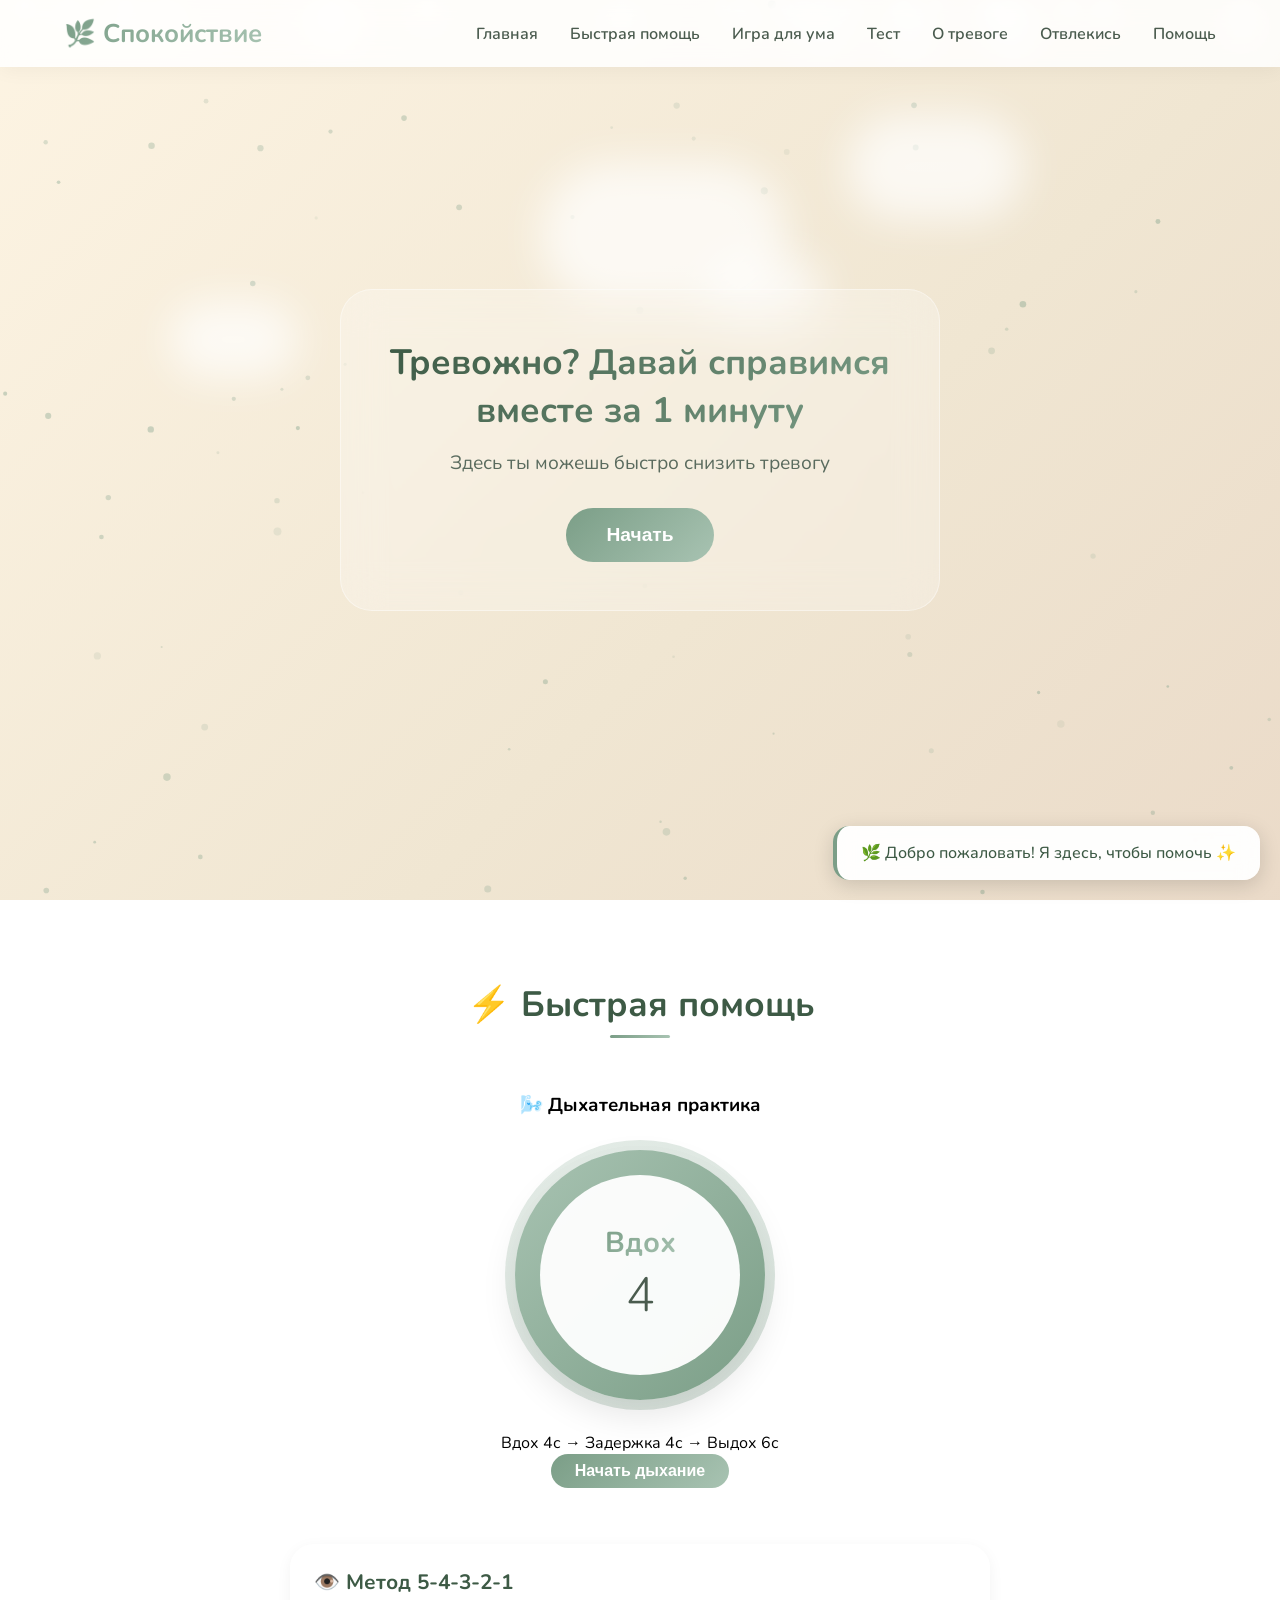
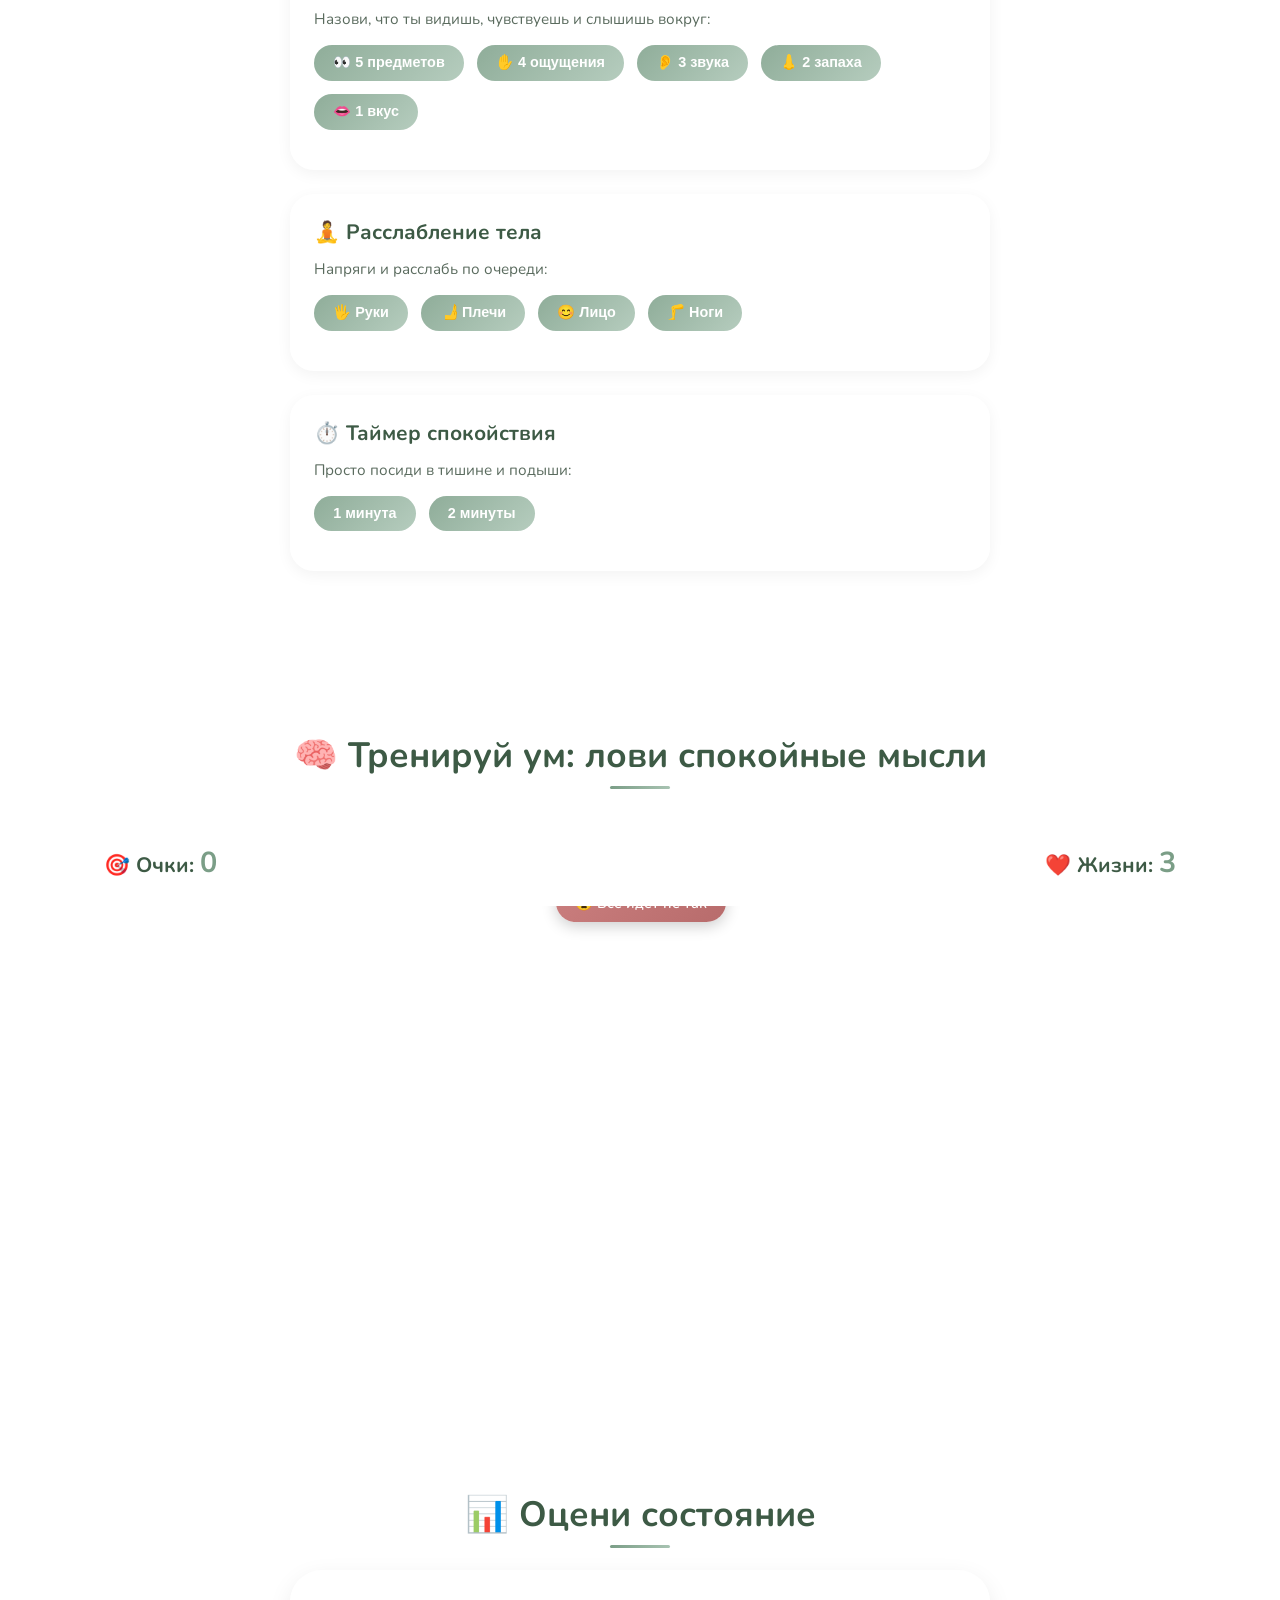
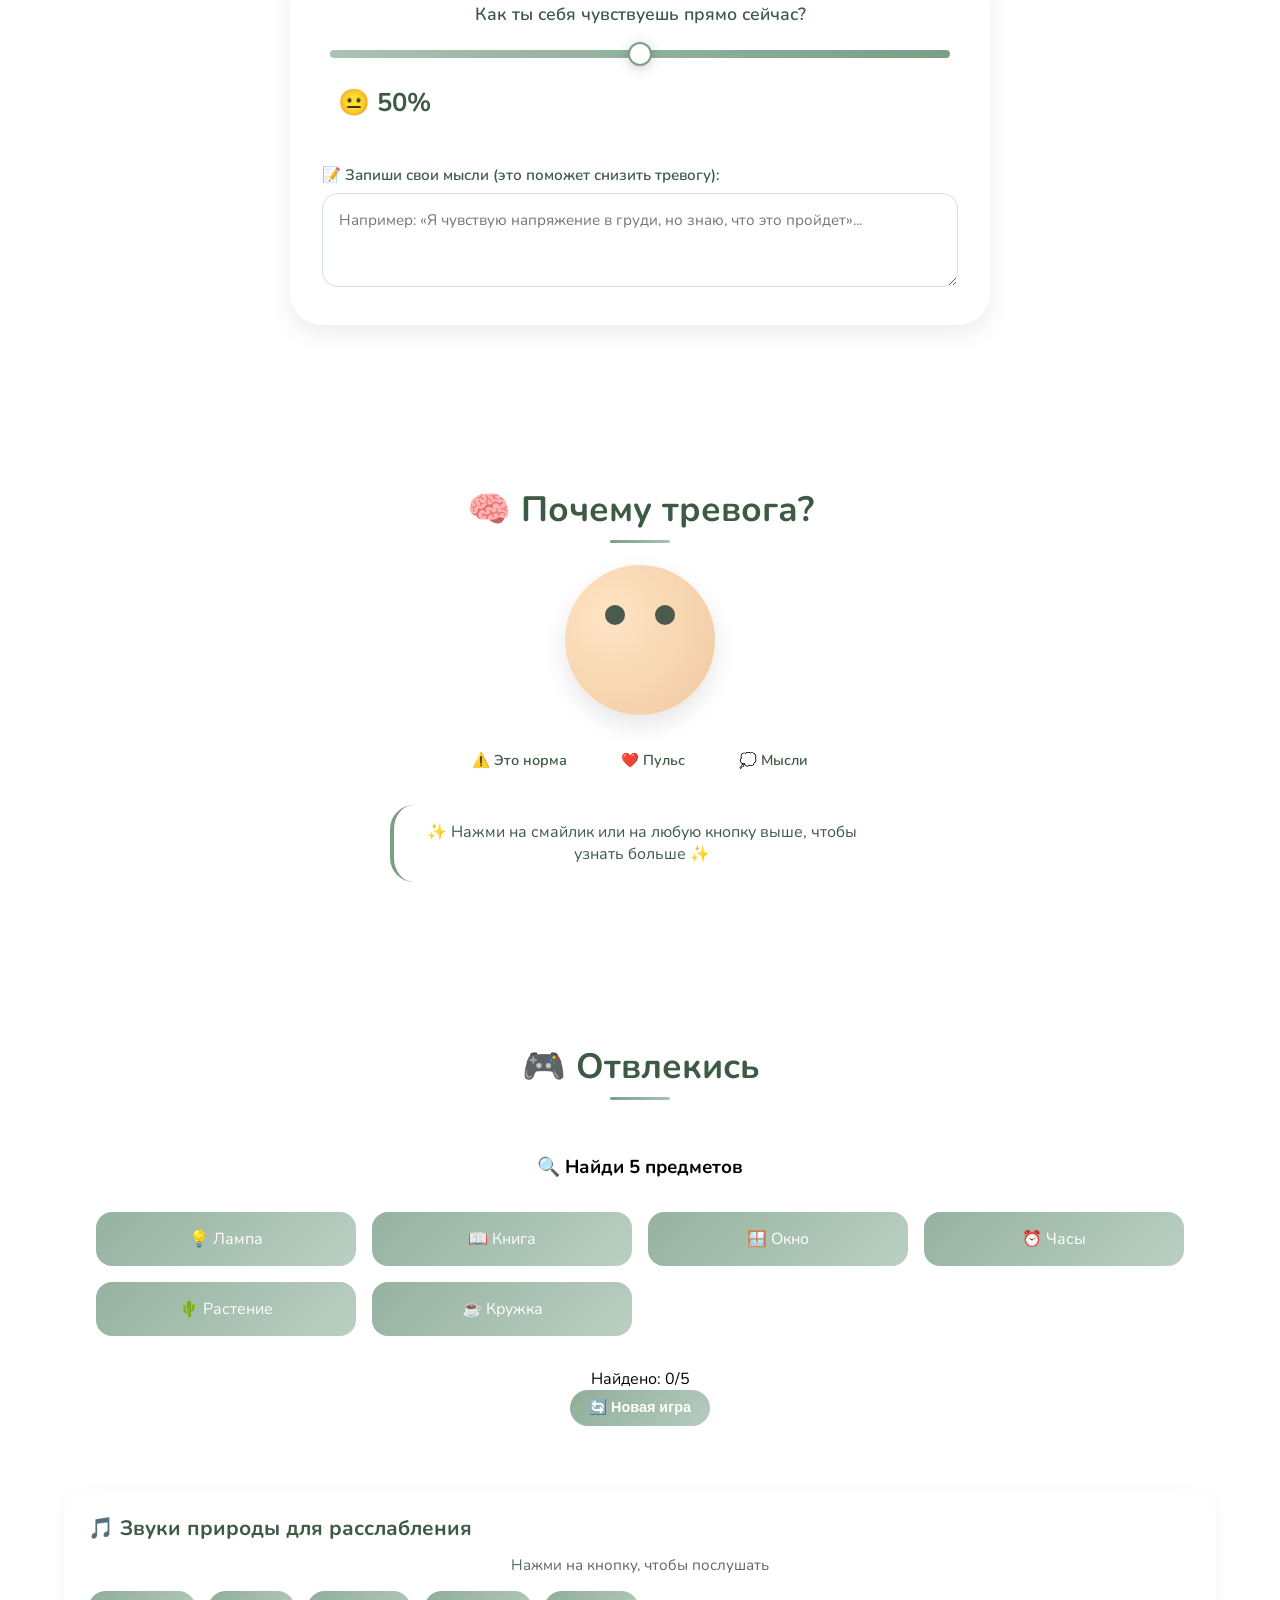
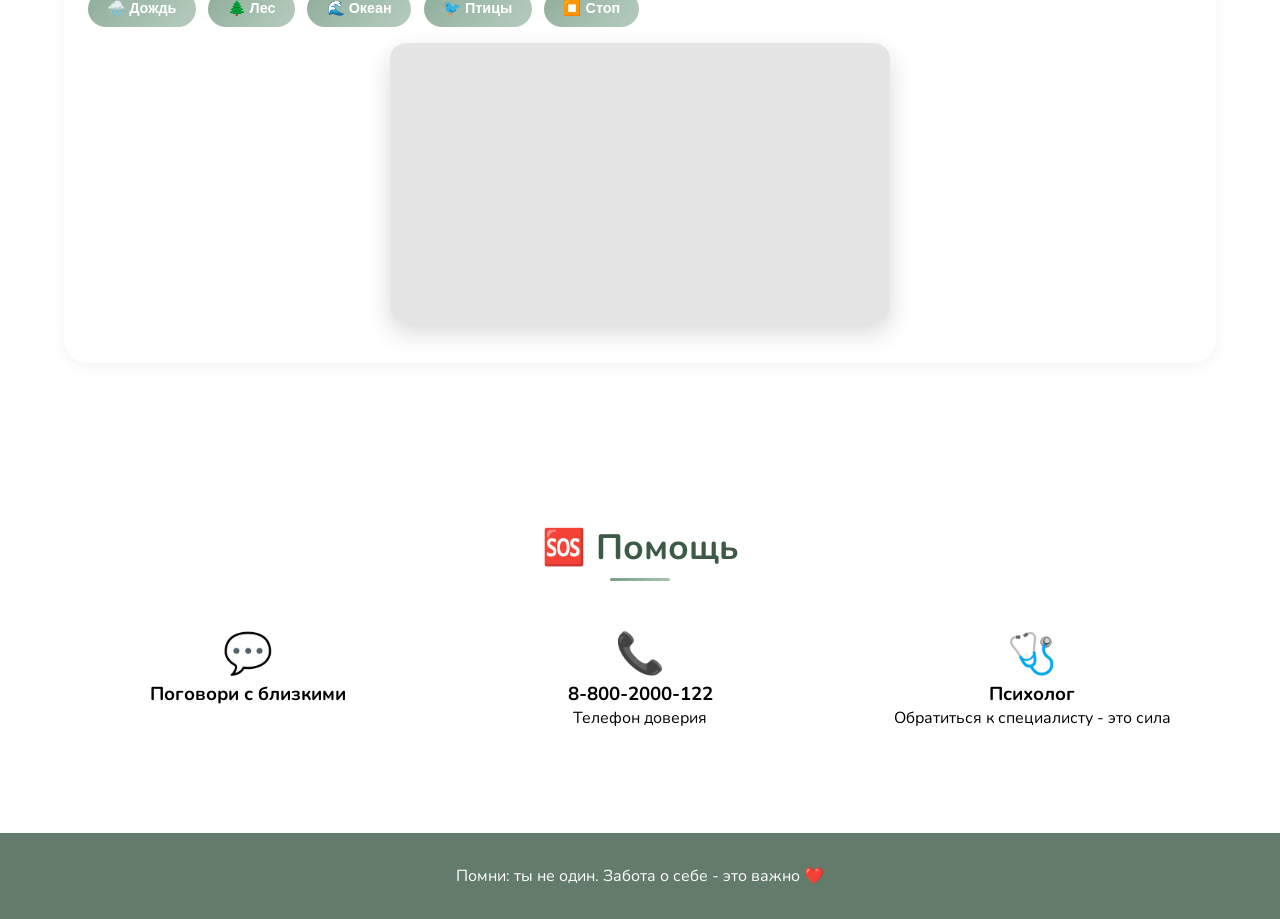
==== commit 8c89ccb2: "Update index.html" ====
--- a/index.html
+++ b/index.html
@@ -367,48 +367,73 @@
         color: #4A5B4E;
     }
 
-    /* Карточки методов */
+    /* ========== ИСПРАВЛЕНИЕ 1: Упорядоченные карточки методов ========== */
+    .methods-grid {
+        display: flex;
+        flex-direction: column;
+        gap: 1.5rem;
+        max-width: 700px;
+        margin: 0 auto;
+    }
+
     .method-card {
         background: rgba(255,255,255,0.3);
         backdrop-filter: blur(15px);
         border-radius: 1.5rem;
         padding: 1.5rem;
-        margin: 1rem 0;
         transition: all 0.3s;
+        box-shadow: 0 4px 15px rgba(0,0,0,0.05);
     }
 
     .method-card:hover {
-        transform: translateX(5px);
-        background: rgba(255,255,255,0.4);
+        transform: translateX(8px);
+        background: rgba(255,255,255,0.45);
+        box-shadow: 0 8px 25px rgba(0,0,0,0.1);
+    }
+
+    .method-card h3 {
+        color: #3D5A45;
+        margin-bottom: 0.8rem;
+        font-size: 1.3rem;
+        display: flex;
+        align-items: center;
+        gap: 8px;
+    }
+
+    .method-card p {
+        color: #5A6B5E;
+        margin-bottom: 1rem;
+        font-size: 0.95rem;
     }
 
     .sense-buttons {
         display: flex;
         flex-wrap: wrap;
-        gap: 1rem;
-        margin-top: 1rem;
-        justify-content: center;
+        gap: 0.8rem;
+        margin-top: 0.8rem;
+        justify-content: flex-start;
     }
 
     .sense-btn {
-        background: linear-gradient(135deg, rgba(123,158,135,0.8), rgba(168,195,178,0.8));
+        background: linear-gradient(135deg, rgba(123,158,135,0.85), rgba(168,195,178,0.85));
         color: white;
         border: none;
-        padding: 0.8rem 1.2rem;
-        border-radius: 25px;
+        padding: 0.6rem 1.2rem;
+        border-radius: 30px;
         cursor: pointer;
         transition: all 0.2s;
-        position: relative;
-        overflow: hidden;
+        font-weight: 600;
+        font-size: 0.9rem;
     }
 
     .sense-btn:hover {
         transform: scale(1.05);
         background: linear-gradient(135deg, #7B9E87, #A8C3B2);
+        box-shadow: 0 4px 12px rgba(123,158,135,0.3);
     }
 
     .sense-btn:active {
-        transform: scale(0.95);
+        transform: scale(0.98);
     }
 
     /* Игра - Лови спокойные мысли */
@@ -479,31 +504,15 @@
         transform: scale(1.05);
     }
 
-    /* Анимация рассыпания в пыль */
     @keyframes dustExplosion {
-        0% {
-            transform: scale(1);
-            opacity: 1;
-        }
-        30% {
-            transform: scale(1.3);
-            opacity: 0.8;
-        }
-        100% {
-            transform: scale(0);
-            opacity: 0;
-        }
+        0% { transform: scale(1); opacity: 1; }
+        30% { transform: scale(1.3); opacity: 0.8; }
+        100% { transform: scale(0); opacity: 0; }
     }
 
     @keyframes dustFly {
-        0% {
-            transform: translate(0, 0) scale(1);
-            opacity: 0.8;
-        }
-        100% {
-            transform: translate(var(--dx, 50px), var(--dy, -50px)) scale(0);
-            opacity: 0;
-        }
+        0% { transform: translate(0, 0) scale(1); opacity: 0.8; }
+        100% { transform: translate(var(--dx, 50px), var(--dy, -50px)) scale(0); opacity: 0; }
     }
 
     .falling-thought.dust-effect {
@@ -600,77 +609,118 @@
         background: #6B8E77;
     }
 
-    /* Шкала */
+    /* ========== ИСПРАВЛЕНИЕ 2: Улучшенный слайдер и текстовое поле ========== */
     .scale-container {
-        background: rgba(255,255,255,0.3);
+        background: rgba(255,255,255,0.35);
         backdrop-filter: blur(15px);
         border-radius: 2rem;
         padding: 2rem;
         transition: all 0.3s;
+        max-width: 700px;
+        margin: 0 auto;
+        box-shadow: 0 8px 25px rgba(0,0,0,0.08);
     }
 
     .scale-container:hover {
         transform: translateY(-3px);
-        background: rgba(255,255,255,0.4);
-    }
-
+        background: rgba(255,255,255,0.45);
+        box-shadow: 0 12px 30px rgba(0,0,0,0.12);
+    }
+
+    .scale-container p {
+        font-size: 1.1rem;
+        color: #3D5A45;
+        margin-bottom: 1rem;
+        font-weight: 600;
+        text-align: center;
+    }
+
+    /* Улучшенный слайдер (тумблер) */
+    .slider-wrapper {
+        padding: 0 0.5rem;
+    }
+    
     .slider {
         width: 100%;
         height: 8px;
         -webkit-appearance: none;
-        background: #D4C4A8;
-        border-radius: 5px;
+        background: linear-gradient(90deg, #A8C3B2, #7B9E87);
+        border-radius: 10px;
         outline: none;
+        cursor: pointer;
     }
 
     .slider::-webkit-slider-thumb {
         -webkit-appearance: none;
-        width: 25px;
-        height: 25px;
-        background: #7B9E87;
+        width: 24px;
+        height: 24px;
+        background: #ffffff;
         border-radius: 50%;
         cursor: pointer;
-        box-shadow: 0 2px 10px rgba(0,0,0,0.2);
+        box-shadow: 0 2px 12px rgba(0,0,0,0.2);
         transition: all 0.2s;
+        border: 2px solid #7B9E87;
     }
 
     .slider::-webkit-slider-thumb:hover {
         transform: scale(1.2);
+        background: #f0f9f0;
+        box-shadow: 0 4px 15px rgba(123,158,135,0.4);
     }
 
     .scale-value {
         text-align: center;
-        font-size: 1.5rem;
+        font-size: 1.6rem;
         margin: 1rem 0;
         color: #3D5A45;
-    }
-
+        font-weight: 700;
+        background: rgba(255,255,255,0.5);
+        display: inline-block;
+        width: auto;
+        padding: 0.3rem 1rem;
+        border-radius: 50px;
+        margin-left: auto;
+        margin-right: auto;
+    }
+
+    /* Улучшенное текстовое поле */
     .journal-area {
-        margin-top: 2rem;
+        margin-top: 1.5rem;
+    }
+
+    .journal-area p {
+        text-align: left;
+        margin-bottom: 0.5rem;
+        font-size: 0.95rem;
     }
 
     .journal-area textarea {
         width: 100%;
         padding: 1rem;
-        border: none;
+        border: 1px solid rgba(123,158,135,0.3);
         border-radius: 1rem;
-        background: rgba(255,255,255,0.7);
+        background: rgba(255,255,255,0.8);
         font-family: inherit;
         resize: vertical;
         transition: all 0.3s;
+        font-size: 0.95rem;
+        color: #3D5A45;
     }
 
     .journal-area textarea:focus {
         outline: none;
-        background: rgba(255,255,255,0.9);
+        background: rgba(255,255,255,0.95);
+        border-color: #7B9E87;
+        box-shadow: 0 4px 12px rgba(123,158,135,0.2);
         transform: scale(1.01);
     }
 
-    /* Голова */
+    /* ========== ИСПРАВЛЕНИЕ 3: Компактный блок "Почему тревога" ========== */
     .head-container {
         text-align: center;
         position: relative;
-        min-height: 400px;
+        max-width: 800px;
+        margin: 0 auto;
     }
 
     .animated-head {
@@ -678,7 +728,7 @@
         height: 150px;
         background: radial-gradient(circle at 30% 35%, #FFE4C4, #F0C9A0);
         border-radius: 50%;
-        margin: 0 auto 2rem;
+        margin: 0 auto 1.5rem;
         position: relative;
         animation: headBob 3s ease-in-out infinite;
         box-shadow: 0 10px 25px rgba(0,0,0,0.1);
@@ -727,31 +777,51 @@
         flex-wrap: wrap;
         justify-content: center;
         gap: 1rem;
-        margin-top: 2rem;
+        margin-bottom: 1.5rem;
     }
 
     .info-bubble {
         background: rgba(255,255,255,0.5);
         backdrop-filter: blur(10px);
-        padding: 1rem;
+        padding: 0.7rem 1.2rem;
         border-radius: 2rem;
-        max-width: 200px;
-        animation: floatInfo 3s ease-in-out infinite;
+        font-size: 0.9rem;
+        font-weight: 600;
         cursor: pointer;
         transition: all 0.3s;
+        color: #3D5A45;
+        display: inline-block;
     }
 
     .info-bubble:hover {
-        transform: scale(1.1);
+        transform: scale(1.05);
+        background: rgba(255,255,255,0.75);
+        box-shadow: 0 4px 12px rgba(0,0,0,0.1);
+    }
+
+    /* Компактное информационное окно */
+    .info-display-card {
+        background: rgba(255,255,255,0.5);
+        backdrop-filter: blur(12px);
+        padding: 1rem 1.5rem;
+        border-radius: 1.5rem;
+        text-align: center;
+        max-width: 500px;
+        margin: 0 auto;
+        border-left: 4px solid #7B9E87;
+        transition: all 0.3s;
+    }
+
+    .info-display-card p {
+        color: #3D5A45;
+        font-size: 1rem;
+        line-height: 1.4;
+        margin: 0;
+    }
+
+    .info-display-card:hover {
         background: rgba(255,255,255,0.7);
-    }
-
-    .info-bubble:nth-child(2) { animation-delay: 0.5s; }
-    .info-bubble:nth-child(3) { animation-delay: 1s; }
-
-    @keyframes floatInfo {
-        0%, 100% { transform: translateY(0); }
-        50% { transform: translateY(-8px); }
+        transform: translateY(-2px);
     }
 
     /* Игра "Найди предметы" */
@@ -863,6 +933,7 @@
         .game-area-find { grid-template-columns: repeat(2, 1fr); }
         .video-player iframe { height: 200px; }
         .falling-thought { font-size: 0.7rem; padding: 0.4rem 0.8rem; white-space: nowrap; }
+        .scale-value { font-size: 1.3rem; }
     }
 
     @keyframes fadeInUp {
@@ -904,54 +975,58 @@
         </div>
     </section>
 
+    <!-- ========== ИСПРАВЛЕНИЕ 1: Упорядоченные карточки ========== -->
     <section id="quickHelp" class="section">
         <div class="container">
             <h2 class="section-title">⚡ Быстрая помощь</h2>
             
-            <div class="breath-card" style="margin-bottom: 2rem;">
-                <h3>🌬️ Дыхательная практика</h3>
-                <div class="breath-circle" id="breathCircle" onclick="toggleBreathing()">
-                    <div class="circle-inner">
-                        <div class="breath-text" id="breathText">Вдох</div>
-                        <div class="breath-timer" id="breathTimer">4</div>
+            <div class="methods-grid">
+                <div class="breath-card" style="margin-bottom: 0;">
+                    <h3>🌬️ Дыхательная практика</h3>
+                    <div class="breath-circle" id="breathCircle" onclick="toggleBreathing()">
+                        <div class="circle-inner">
+                            <div class="breath-text" id="breathText">Вдох</div>
+                            <div class="breath-timer" id="breathTimer">4</div>
+                        </div>
                     </div>
+                    <p>Вдох 4с → Задержка 4с → Выдох 6с</p>
+                    <button class="start-btn" style="padding: 0.5rem 1.5rem; font-size: 1rem;" onclick="toggleBreathing()">Начать дыхание</button>
                 </div>
-                <p>Вдох 4с → Задержка 4с → Выдох 6с</p>
-                <button class="start-btn" style="padding: 0.5rem 1.5rem; font-size: 1rem;" onclick="toggleBreathing()">Начать дыхание</button>
-            </div>
-
-            <div class="method-card">
-                <h3>👁️ Метод 5-4-3-2-1</h3>
-                <p>Назови:</p>
-                <div class="sense-buttons">
-                    <button class="sense-btn" onclick="addSense('5 предметов')">5 предметов</button>
-                    <button class="sense-btn" onclick="addSense('4 ощущения')">4 ощущения</button>
-                    <button class="sense-btn" onclick="addSense('3 звука')">3 звука</button>
-                    <button class="sense-btn" onclick="addSense('2 запаха')">2 запаха</button>
-                    <button class="sense-btn" onclick="addSense('1 вкус')">1 вкус</button>
+
+                <div class="method-card">
+                    <h3>👁️ Метод 5-4-3-2-1</h3>
+                    <p>Назови, что ты видишь, чувствуешь и слышишь вокруг:</p>
+                    <div class="sense-buttons">
+                        <button class="sense-btn" onclick="addSense('5 предметов')">👀 5 предметов</button>
+                        <button class="sense-btn" onclick="addSense('4 ощущения')">✋ 4 ощущения</button>
+                        <button class="sense-btn" onclick="addSense('3 звука')">👂 3 звука</button>
+                        <button class="sense-btn" onclick="addSense('2 запаха')">👃 2 запаха</button>
+                        <button class="sense-btn" onclick="addSense('1 вкус')">👄 1 вкус</button>
+                    </div>
+                    <p id="senseFeedback" style="margin-top: 1rem; font-style: italic; font-size: 0.9rem; color: #4A5B4E;"></p>
                 </div>
-                <p id="senseFeedback" style="margin-top: 1rem; font-style: italic;"></p>
-            </div>
-
-            <div class="method-card">
-                <h3>🧘 Расслабление тела</h3>
-                <p>Напряги и расслабь:</p>
-                <div class="sense-buttons">
-                    <button class="sense-btn" onclick="relaxBody('руки')">🖐️ Руки</button>
-                    <button class="sense-btn" onclick="relaxBody('плечи')">🫸 Плечи</button>
-                    <button class="sense-btn" onclick="relaxBody('лицо')">😊 Лицо</button>
-                    <button class="sense-btn" onclick="relaxBody('ноги')">🦵 Ноги</button>
+
+                <div class="method-card">
+                    <h3>🧘 Расслабление тела</h3>
+                    <p>Напряги и расслабь по очереди:</p>
+                    <div class="sense-buttons">
+                        <button class="sense-btn" onclick="relaxBody('руки')">🖐️ Руки</button>
+                        <button class="sense-btn" onclick="relaxBody('плечи')">🫸 Плечи</button>
+                        <button class="sense-btn" onclick="relaxBody('лицо')">😊 Лицо</button>
+                        <button class="sense-btn" onclick="relaxBody('ноги')">🦵 Ноги</button>
+                    </div>
+                    <p id="relaxFeedback" style="margin-top: 1rem; font-size: 0.9rem;"></p>
                 </div>
-                <p id="relaxFeedback" style="margin-top: 1rem;"></p>
-            </div>
-
-            <div class="method-card">
-                <h3>⏱️ Таймер спокойствия</h3>
-                <div class="sense-buttons">
-                    <button class="sense-btn" onclick="startTimer(60)">1 минута</button>
-                    <button class="sense-btn" onclick="startTimer(120)">2 минуты</button>
+
+                <div class="method-card">
+                    <h3>⏱️ Таймер спокойствия</h3>
+                    <p>Просто посиди в тишине и подыши:</p>
+                    <div class="sense-buttons">
+                        <button class="sense-btn" onclick="startTimer(60)">1 минута</button>
+                        <button class="sense-btn" onclick="startTimer(120)">2 минуты</button>
+                    </div>
+                    <p id="timerDisplay" style="margin-top: 1rem; font-size: 1.3rem; font-weight: 600; color: #7B9E87;"></p>
                 </div>
-                <p id="timerDisplay" style="margin-top: 1rem; font-size: 1.5rem;"></p>
             </div>
         </div>
     </section>
@@ -972,21 +1047,25 @@
         </div>
     </section>
 
+    <!-- ========== ИСПРАВЛЕНИЕ 2: Улучшенный блок "Оцени состояние" ========== -->
     <section id="test" class="section">
         <div class="container">
             <h2 class="section-title">📊 Оцени состояние</h2>
             <div class="scale-container">
-                <p>Как ты себя чувствуешь?</p>
-                <input type="range" id="moodScale" min="0" max="100" value="50">
+                <p>Как ты себя чувствуешь прямо сейчас?</p>
+                <div class="slider-wrapper">
+                    <input type="range" id="moodScale" min="0" max="100" value="50" class="slider">
+                </div>
                 <div class="scale-value" id="scaleValue">😐 50%</div>
                 <div class="journal-area">
-                    <p>📝 Запиши свои мысли:</p>
-                    <textarea id="journalNotes" rows="3" placeholder="Что ты сейчас чувствуешь?..."></textarea>
+                    <p>📝 Запиши свои мысли (это поможет снизить тревогу):</p>
+                    <textarea id="journalNotes" rows="3" placeholder="Например: «Я чувствую напряжение в груди, но знаю, что это пройдет»..."></textarea>
                 </div>
             </div>
         </div>
     </section>
 
+    <!-- ========== ИСПРАВЛЕНИЕ 3: Компактный блок "Почему тревога" ========== -->
     <section id="why" class="section">
         <div class="container">
             <h2 class="section-title">🧠 Почему тревога?</h2>
@@ -995,11 +1074,14 @@
                     <div class="eyes"><div class="eye"></div><div class="eye"></div></div>
                 </div>
                 <div class="info-bubbles">
-                    <div class="info-bubble" onclick="showInfo('Тревога - нормальная реакция организма')">⚠️ Норма</div>
-                    <div class="info-bubble" onclick="showInfo('Пульс учащается, чтобы защитить тебя')">❤️ Пульс</div>
-                    <div class="info-bubble" onclick="showInfo('Мозг ищет угрозы для защиты')">💭 Мысли</div>
+                    <div class="info-bubble" onclick="showInfo('Тревога - нормальная реакция организма на стресс')">⚠️ Это норма</div>
+                    <div class="info-bubble" onclick="showInfo('Учащенный пульс — это способ мобилизовать силы')">❤️ Пульс</div>
+                    <div class="info-bubble" onclick="showInfo('Мозг ищет угрозы, чтобы защитить тебя')">💭 Мысли</div>
                 </div>
-                <p id="infoDisplay" style="background: rgba(255,255,255,0.5); padding: 1rem; border-radius: 1rem; text-align: center;"></p>
+                <!-- Компактное окно вместо растянутой полоски -->
+                <div class="info-display-card" id="infoDisplayCard">
+                    <p>✨ Нажми на смайлик или на любую кнопку выше, чтобы узнать больше ✨</p>
+                </div>
             </div>
         </div>
     </section>
@@ -1446,10 +1528,10 @@
             senseItems.push(item);
             const feedback = document.getElementById('senseFeedback');
             if(feedback) {
-                feedback.innerHTML = `✓ Найдено: ${senseItems.join(', ')}<br>Отлично! Ты заземляешься.`;
+                feedback.innerHTML = `✓ Найдено: ${senseItems.join(', ')}<br>✨ Отлично! Ты возвращаешься в настоящий момент. ✨`;
                 showNotification(`+ ${item}`, '👁️');
                 if(senseItems.length >= 5) {
-                    feedback.innerHTML += '<br>🎉 Молодец! Тревога снижается!';
+                    feedback.innerHTML += '<br>🎉 Молодец! Тревога снижается! 🎉';
                     showNotification('Ты справилась! Тревога отступает!', '🎉');
                 }
             }
@@ -1459,26 +1541,26 @@
     function relaxBody(part) {
         const feedback = document.getElementById('relaxFeedback');
         if(feedback) {
-            feedback.innerHTML = `✨ Расслабь ${part}... Чувствуешь тепло? ✨`;
+            feedback.innerHTML = `✨ Расслабь ${part}... Почувствуй, как уходит напряжение ✨`;
             showNotification(`Расслабь ${part}`, '🧘');
             setTimeout(() => { feedback.innerHTML = ''; }, 2000);
         }
     }
 
     function showInfo(msg) {
-        const display = document.getElementById('infoDisplay');
-        if(display) {
-            display.innerText = msg;
+        const displayCard = document.getElementById('infoDisplayCard');
+        if(displayCard) {
+            displayCard.innerHTML = `<p>💡 ${msg}</p>`;
             showNotification(msg, '💡');
         }
     }
 
     function showRandomFact() {
         const facts = [
-            'Тревога - это способ организма защитить тебя',
-            'Глубокое дыхание активирует парасимпатическую нервную систему',
-            'Физическая активность помогает снизить тревогу',
-            'Ты не одна, многие люди испытывают тревогу'
+            'Тревога - это способ организма защитить тебя от возможной опасности',
+            'Глубокое дыхание активирует парасимпатическую нервную систему и успокаивает',
+            'Физическая активность помогает снизить уровень гормонов стресса',
+            'Ты не одна, многие люди испытывают тревогу — это нормально'
         ];
         const randomFact = facts[Math.floor(Math.random() * facts.length)];
         showInfo(randomFact);
@@ -1548,7 +1630,7 @@
                 else emoji = '😰';
                 scaleVal.innerText = `${emoji} ${val}%`;
                 localStorage.setItem('lastMood', val);
-                if(val < 30) showNotification('Ты можешь справиться, я рядом', '💪');
+                if(val > 70) showNotification('Тревога сейчас сильна, но она пройдет. Подыши со мной 🌬️', '💚');
             };
             const savedMood = localStorage.getItem('lastMood');
             if(savedMood) {
@@ -1572,7 +1654,6 @@
             if(savedNotes) notes.value = savedNotes;
             notes.oninput = () => {
                 localStorage.setItem('journalNotes', notes.value);
-                showNotification('Мысли сохранены', '📝');
             };
         }
     }
@@ -1678,5 +1759,3 @@
     </script>
 </body>
 </html>
-</body>
-</html>
